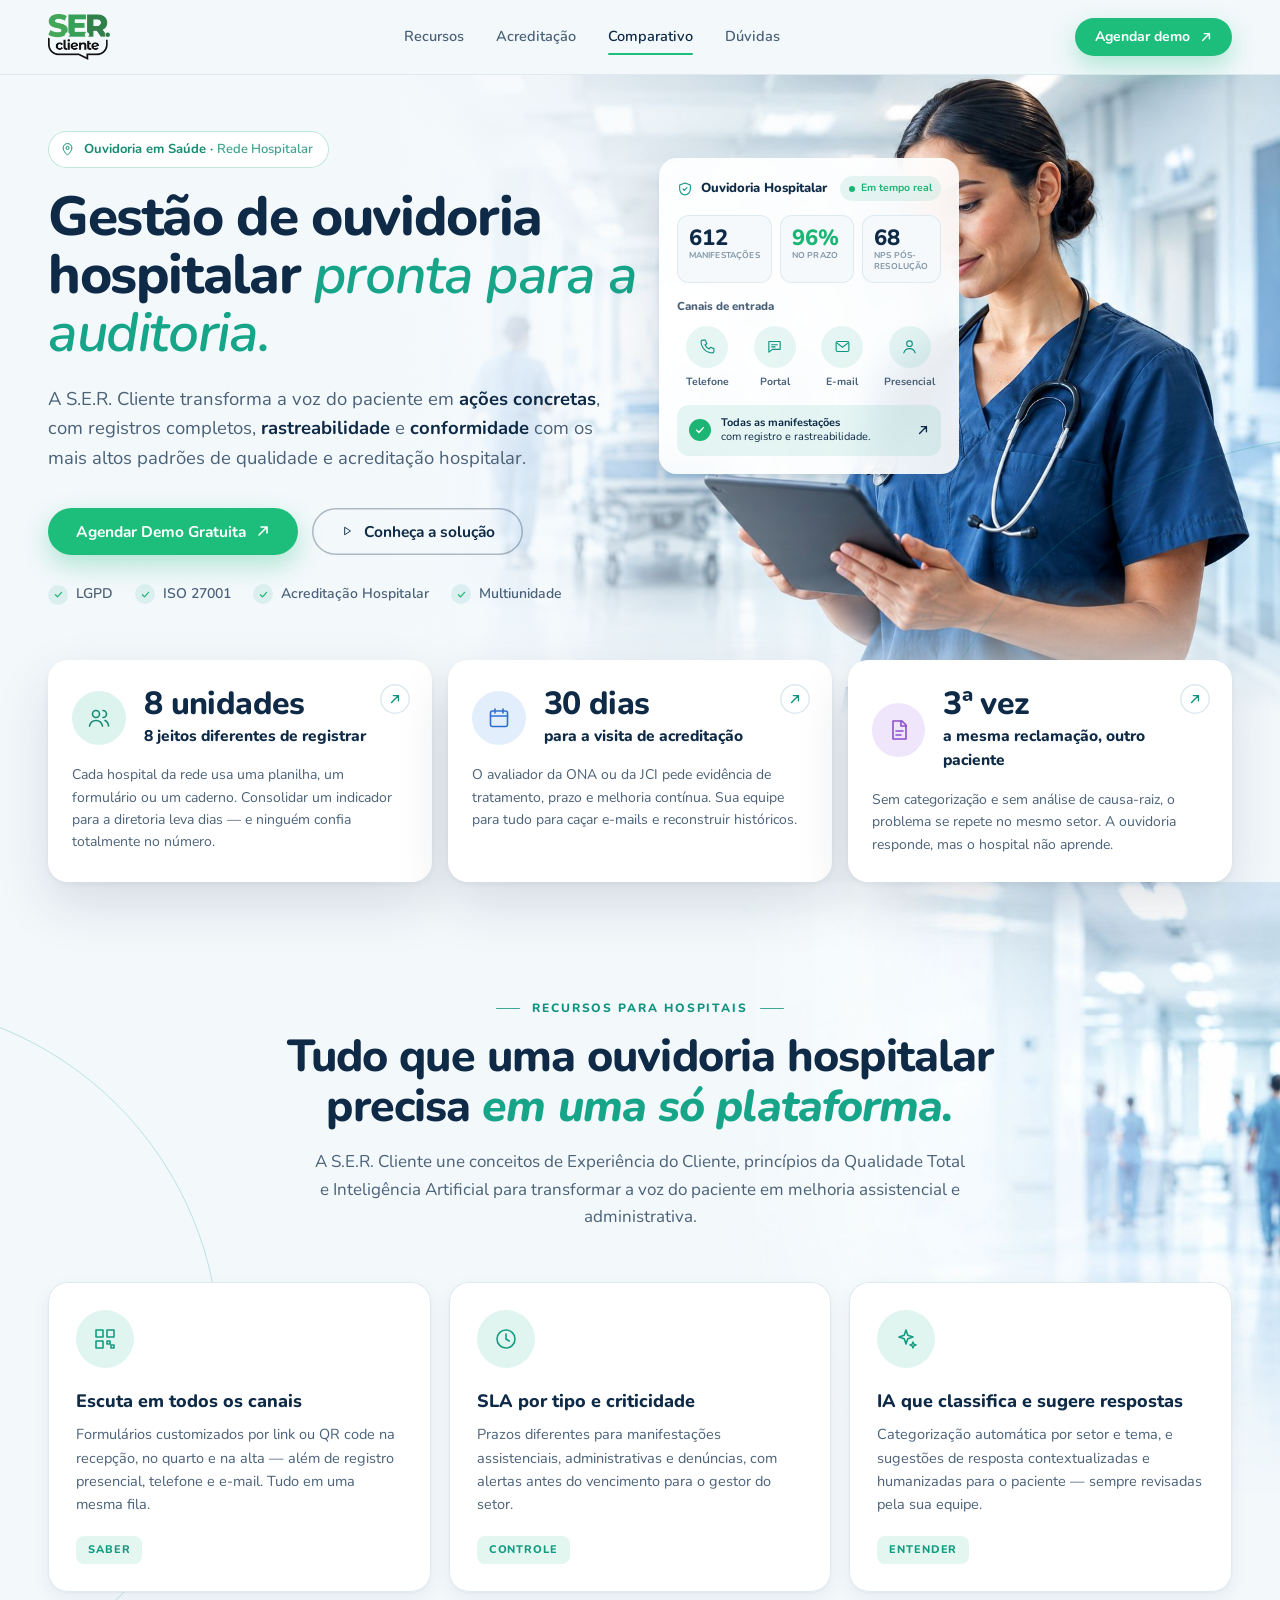
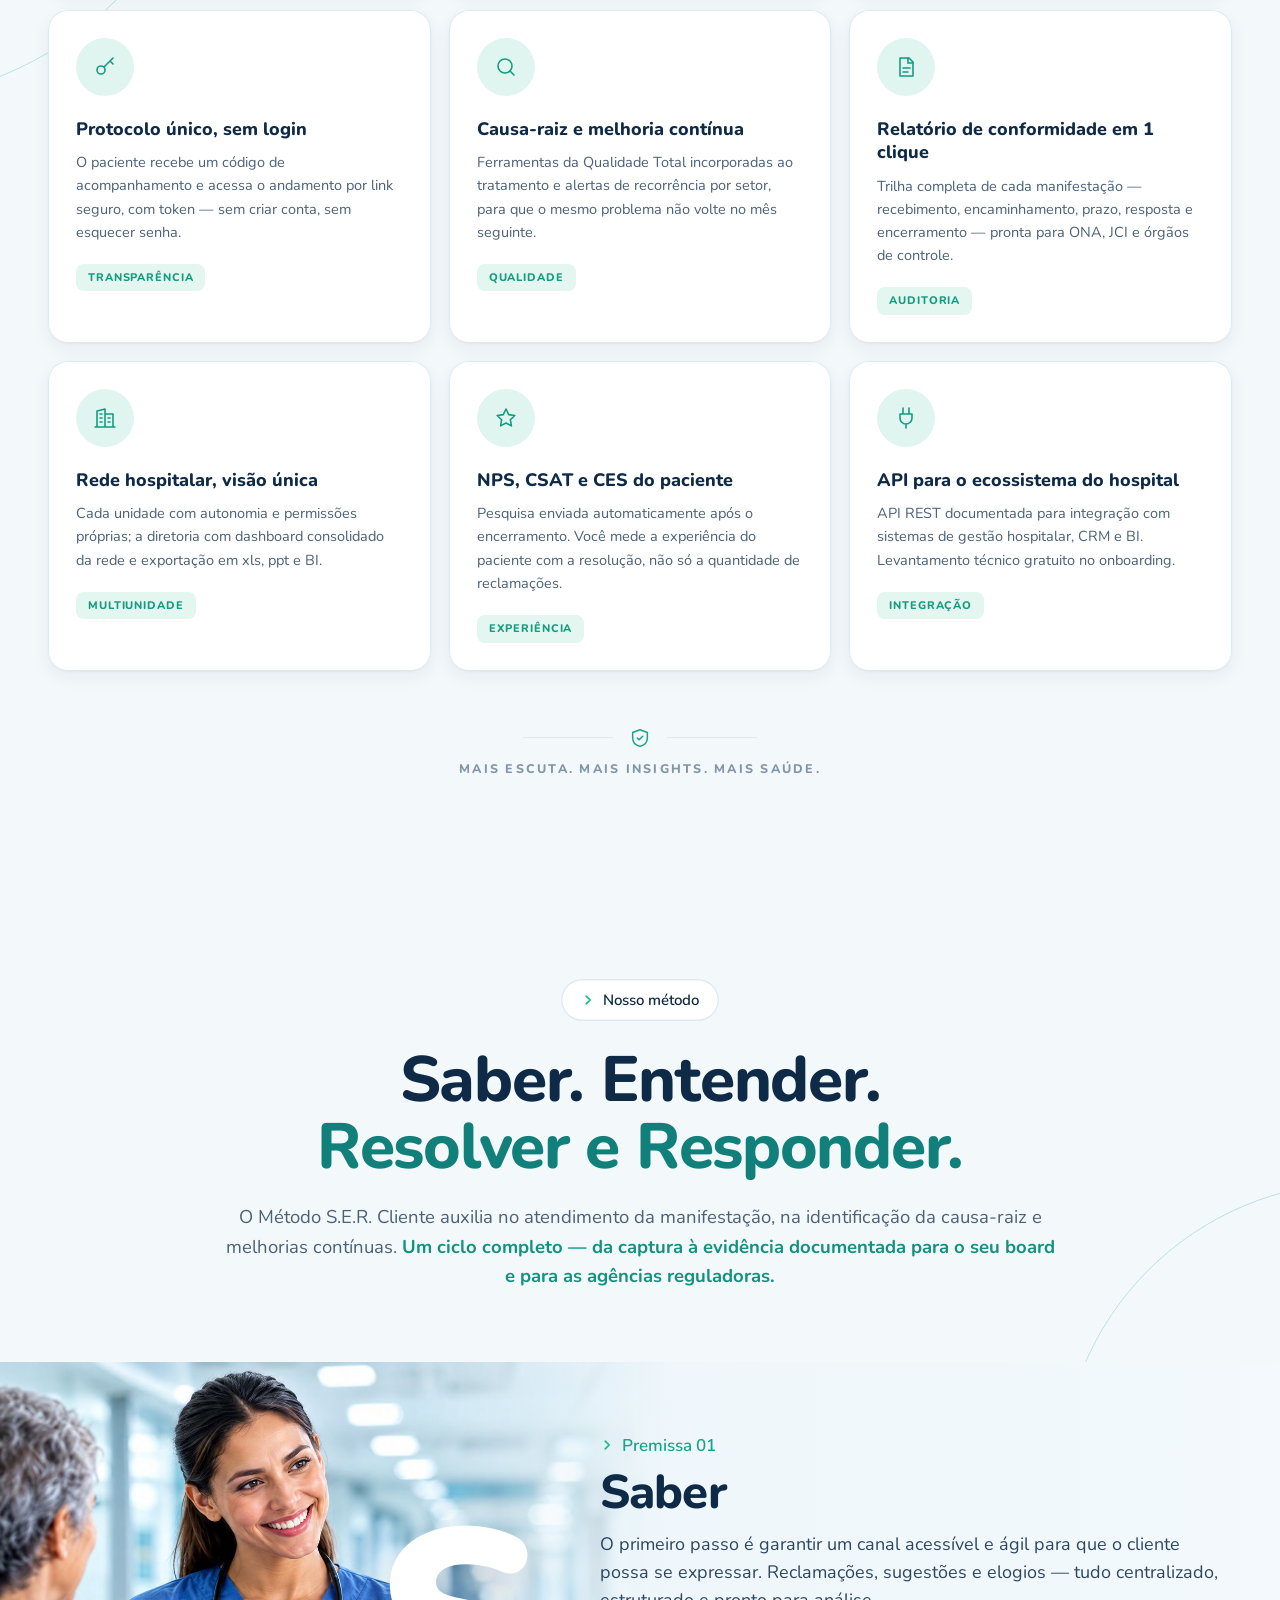
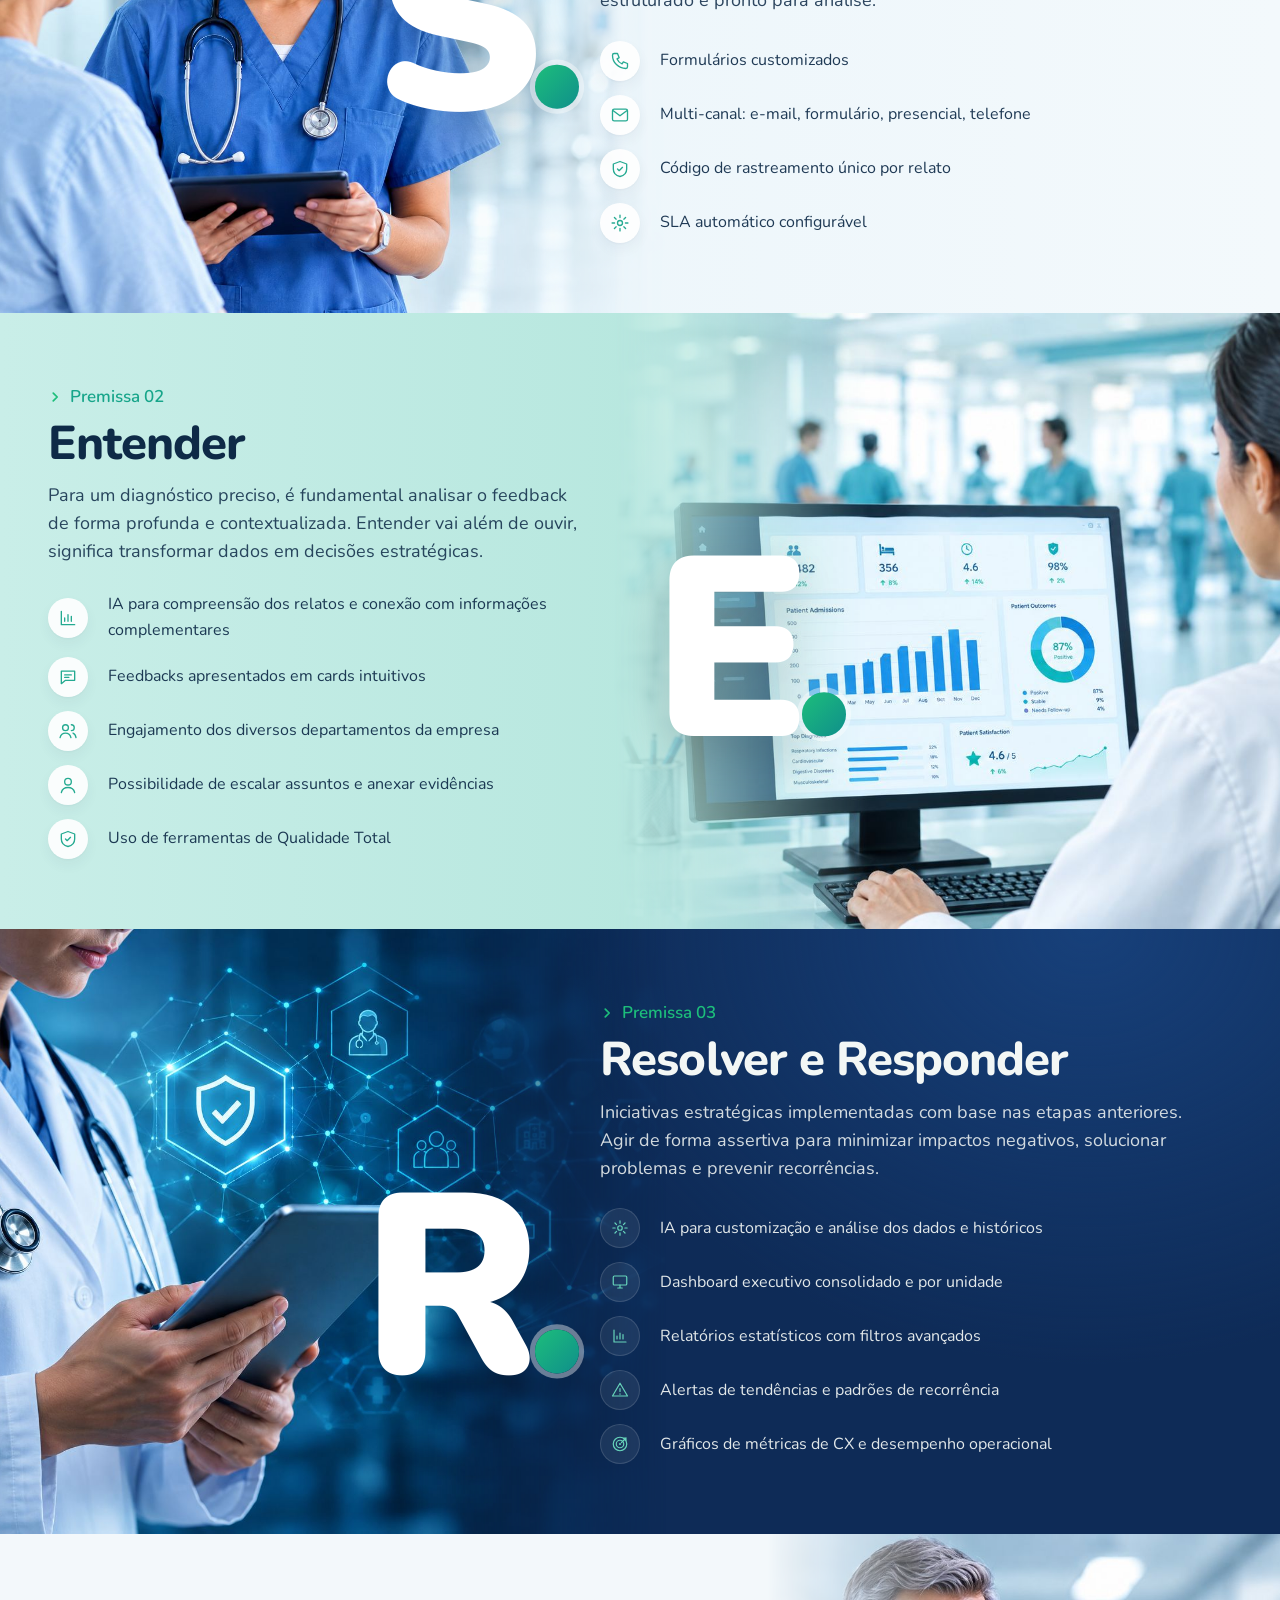
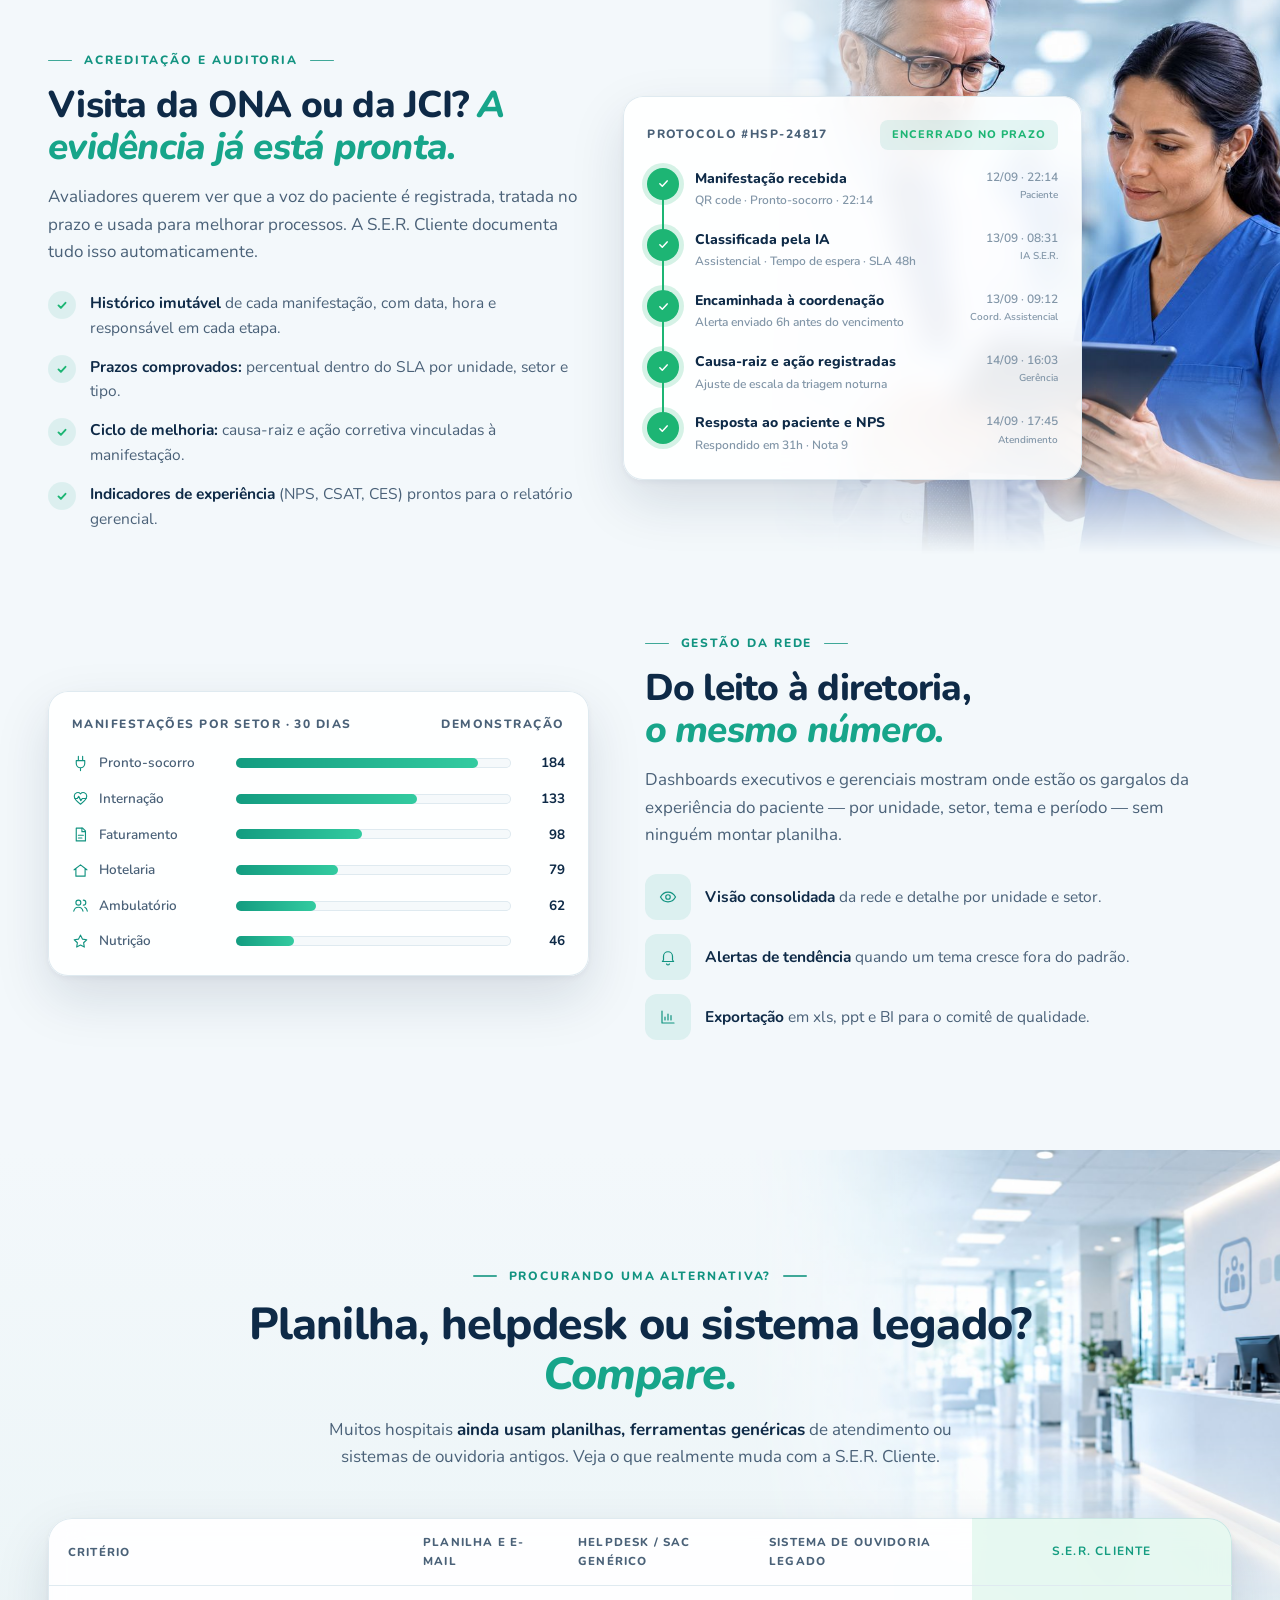
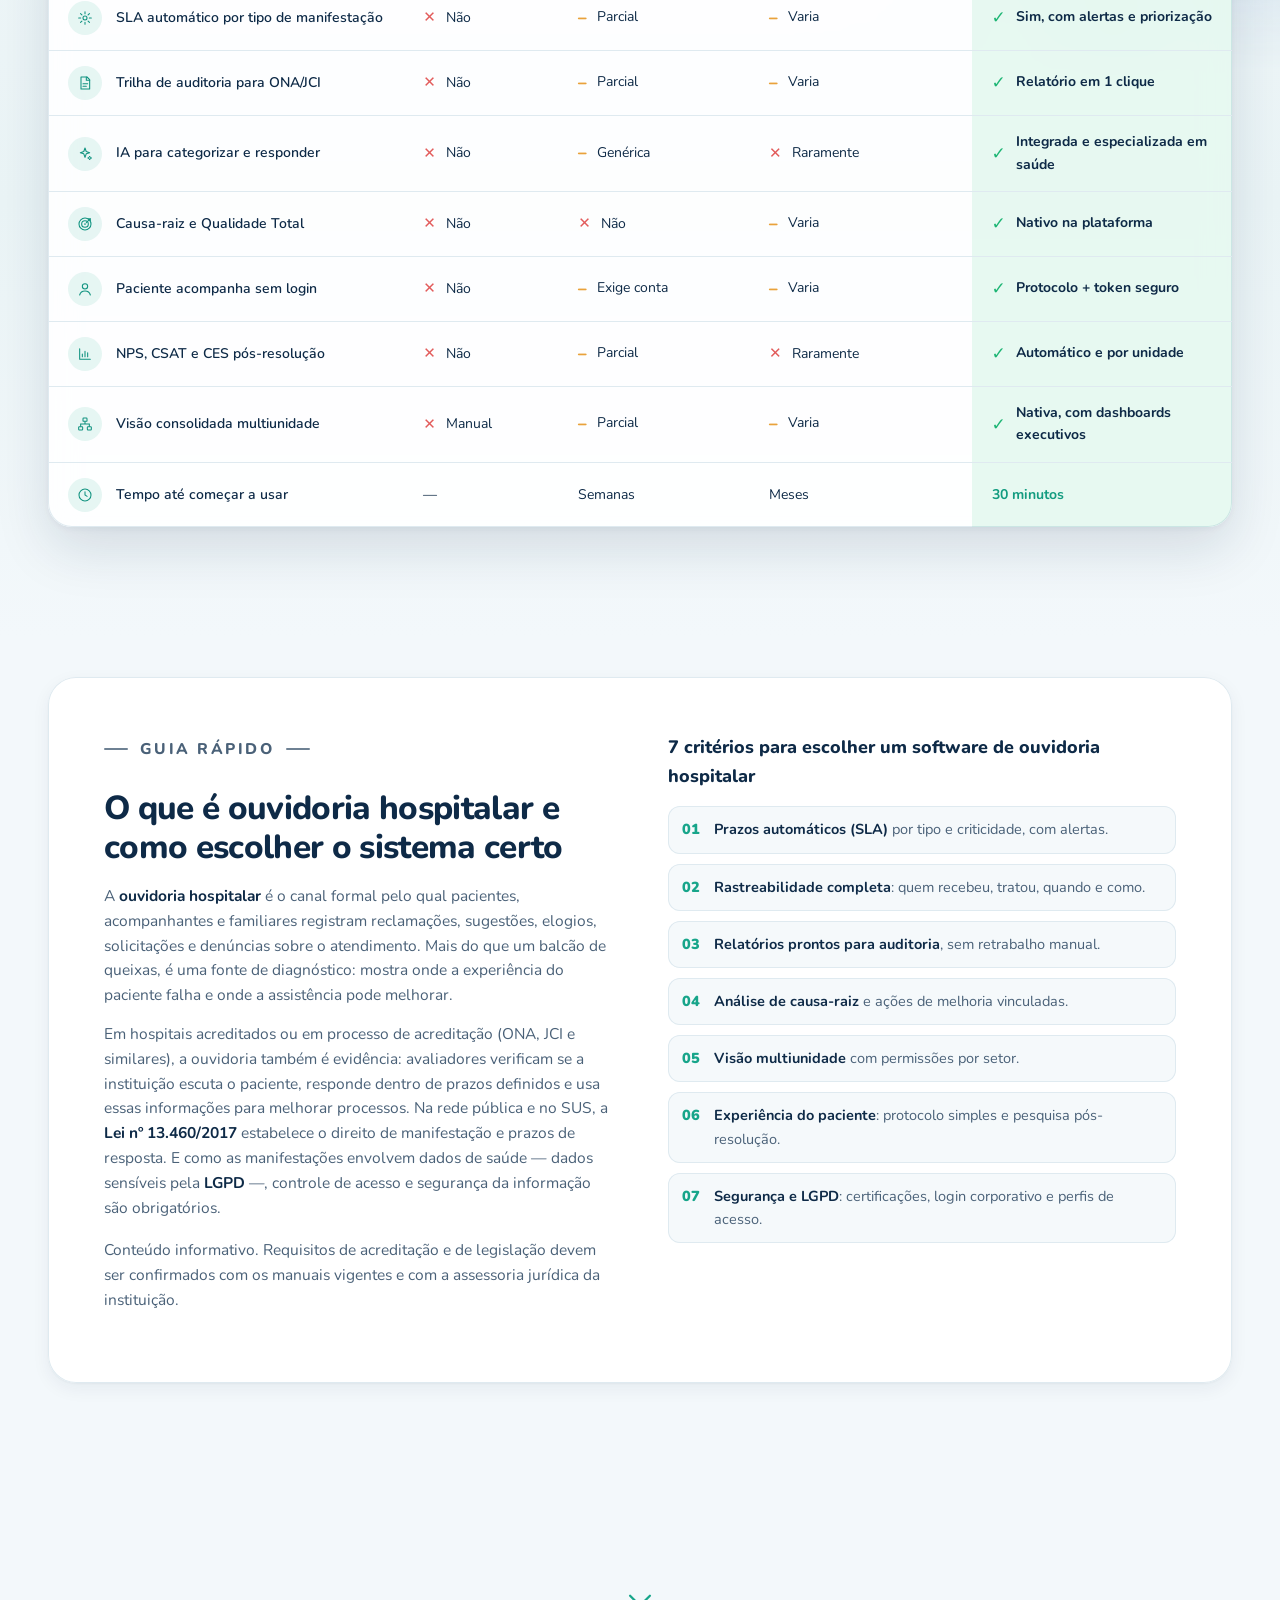
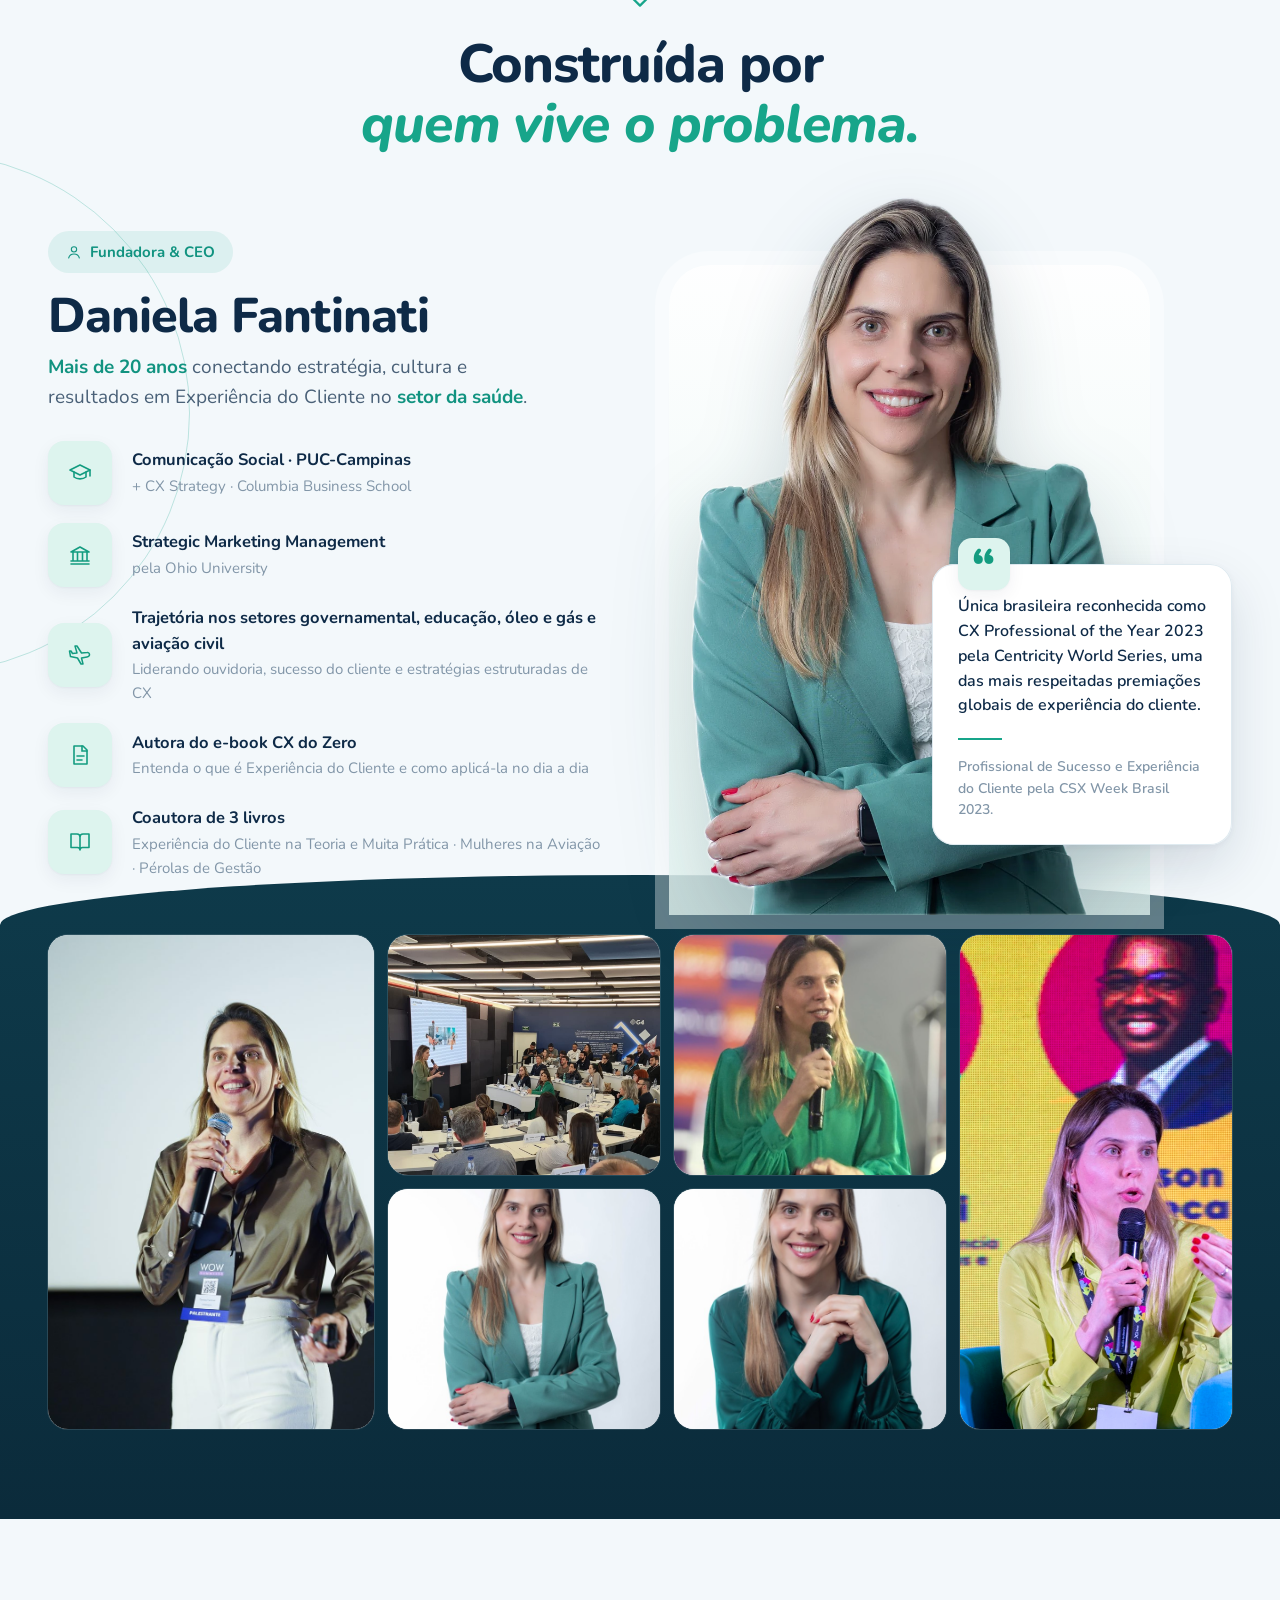
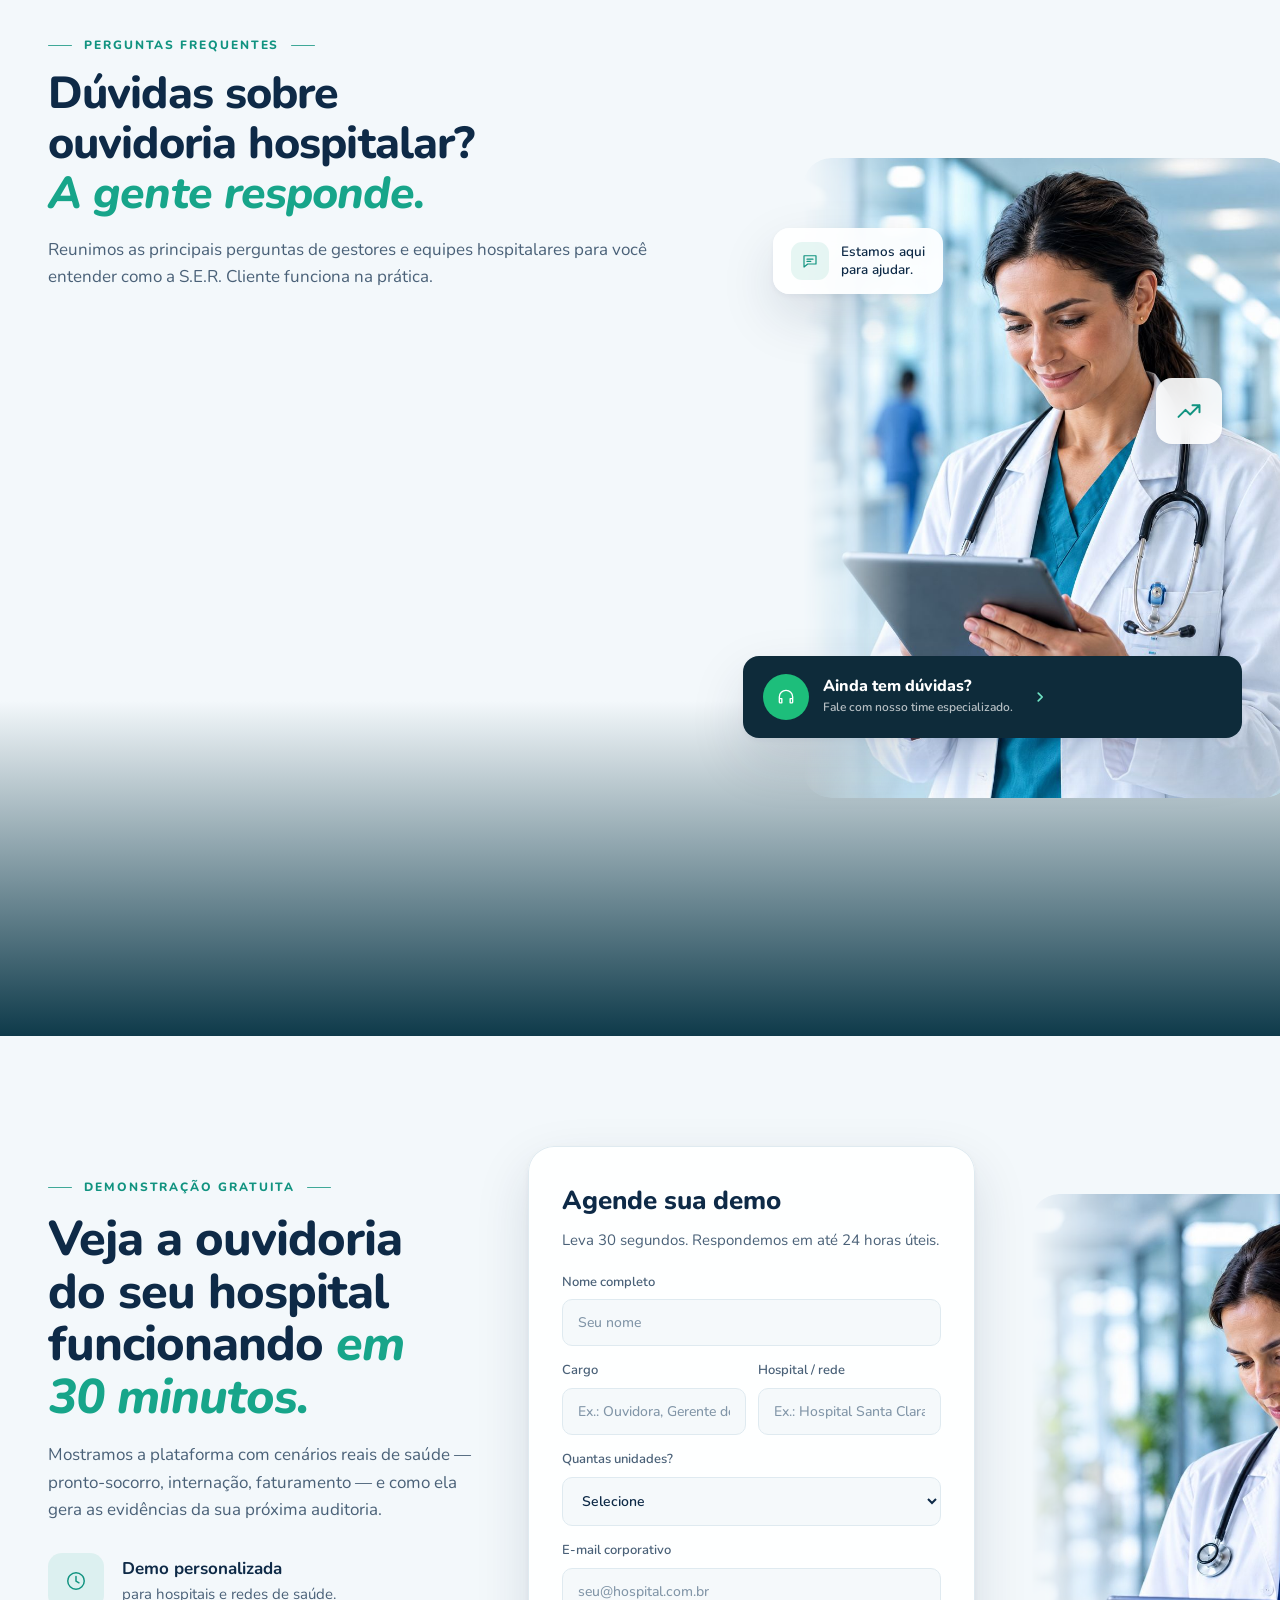
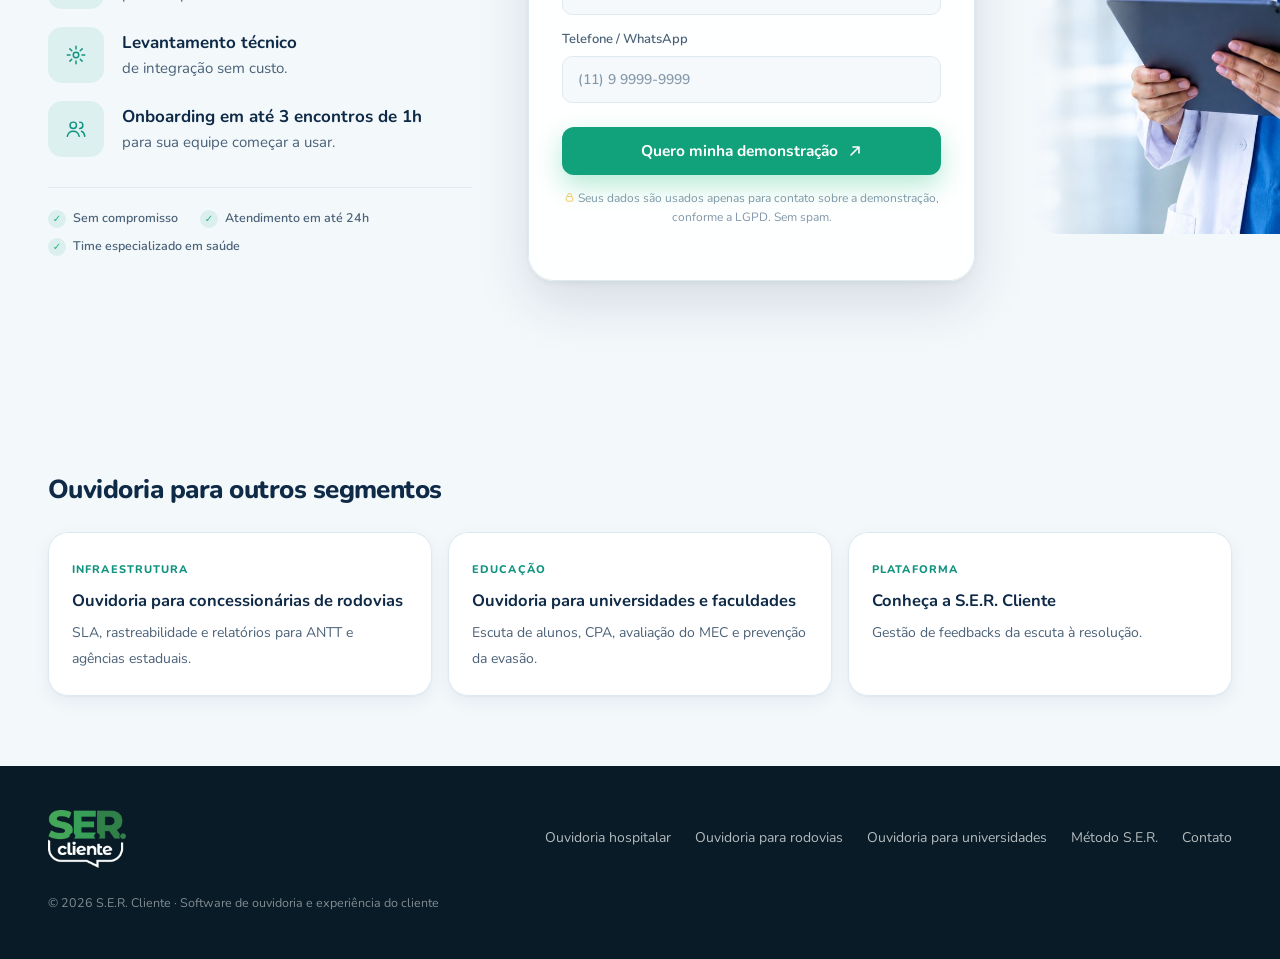
==== lp/hospitalar/index.html @ aada0c7a "Move LPs para /lp/<setor> no domínio www.sercliente.com - lp/hospitalar, lp/rodovias e lp/universida" ====
<!DOCTYPE html>
<html lang="pt-BR">
<head>
<meta charset="UTF-8">
<meta name="viewport" content="width=device-width, initial-scale=1.0">
<title>Sistema de Ouvidoria Hospitalar com IA | S.E.R. Cliente</title>
<meta name="description" content="Software de ouvidoria hospitalar pronto para ONA, JCI e SUS: SLA automático, trilha de auditoria, IA e NPS do paciente. Agende uma demo gratuita.">
<meta name="keywords" content="ouvidoria hospitalar, sistema de ouvidoria hospitalar, software de ouvidoria para hospitais, ouvidoria em saúde, gestão de reclamações de pacientes, acreditação ONA, JCI, experiência do paciente">
<link rel="canonical" href="https://www.sercliente.com/lp/hospitalar/">
<link rel="alternate" hreflang="pt-BR" href="https://www.sercliente.com/lp/hospitalar/">
<meta name="robots" content="index, follow, max-image-preview:large">
<meta name="theme-color" content="#F5FAF9">

<meta property="og:type" content="website">
<meta property="og:locale" content="pt_BR">
<meta property="og:site_name" content="S.E.R. Cliente">
<meta property="og:title" content="Sistema de Ouvidoria Hospitalar pronto para ONA e JCI | S.E.R. Cliente">
<meta property="og:description" content="Cada manifestação do paciente registrada, tratada no prazo e documentada para a auditoria. SLA automático, IA e NPS pós-resolução.">
<meta property="og:url" content="https://www.sercliente.com/lp/hospitalar/">
<meta property="og:image" content="https://www.sercliente.com/lp/assets/hospitalar/hero.jpg">
<meta name="twitter:card" content="summary_large_image">

<link rel="preconnect" href="https://fonts.googleapis.com">
<link rel="preconnect" href="https://fonts.gstatic.com" crossorigin>
<link href="https://fonts.googleapis.com/css2?family=Nunito:ital,wght@0,400;0,600;0,700;0,800;0,900;1,500;1,600;1,700;1,800&display=swap" rel="stylesheet">
<link rel="stylesheet" href="../assets/lp-ser.css">
<link rel="preload" as="image" href="../assets/hospitalar/hero.jpg">

<script type="application/ld+json">
{
  "@context": "https://schema.org",
  "@graph": [
    {
      "@type": "Organization",
      "@id": "https://www.sercliente.com/#org",
      "name": "S.E.R. Cliente",
      "url": "https://www.sercliente.com/",
      "founder": { "@type": "Person", "name": "Daniela Fantinati", "jobTitle": "Fundadora & CEO" }
    },
    {
      "@type": "WebPage",
      "@id": "https://www.sercliente.com/lp/hospitalar/#webpage",
      "url": "https://www.sercliente.com/lp/hospitalar/",
      "name": "Sistema de Ouvidoria Hospitalar com IA | S.E.R. Cliente",
      "inLanguage": "pt-BR",
      "isPartOf": { "@id": "https://www.sercliente.com/#org" },
      "about": { "@id": "https://www.sercliente.com/lp/hospitalar/#software" },
      "breadcrumb": { "@id": "https://www.sercliente.com/lp/hospitalar/#breadcrumb" }
    },
    {
      "@type": "BreadcrumbList",
      "@id": "https://www.sercliente.com/lp/hospitalar/#breadcrumb",
      "itemListElement": [
        { "@type": "ListItem", "position": 1, "name": "S.E.R. Cliente", "item": "https://www.sercliente.com/" },
        { "@type": "ListItem", "position": 2, "name": "Ouvidoria hospitalar", "item": "https://www.sercliente.com/lp/hospitalar/" }
      ]
    },
    {
      "@type": "SoftwareApplication",
      "@id": "https://www.sercliente.com/lp/hospitalar/#software",
      "name": "S.E.R. Cliente — Ouvidoria Hospitalar",
      "applicationCategory": "BusinessApplication",
      "applicationSubCategory": "Software de ouvidoria",
      "operatingSystem": "Web, iOS, Android (navegador)",
      "description": "Plataforma SaaS de ouvidoria hospitalar com SLA automático, trilha de auditoria para acreditação ONA e JCI, inteligência artificial para categorização e respostas, e NPS, CSAT e CES pós-resolução.",
      "audience": { "@type": "BusinessAudience", "audienceType": "Hospitais, redes hospitalares, clínicas e operadoras de saúde" },
      "featureList": "SLA automático por tipo de manifestação; Trilha de auditoria completa; Relatório de conformidade em 1 clique; IA para categorização e sugestão de resposta; Código de protocolo único para o paciente; Acesso por token sem login; Dashboard multiunidade; NPS, CSAT e CES pós-resolução; API REST; LGPD, ISO 27001 e SOC 2",
      "provider": { "@id": "https://www.sercliente.com/#org" }
    },
    {
      "@type": "FAQPage",
      "@id": "https://www.sercliente.com/lp/hospitalar/#faq",
      "mainEntity": [
        { "@type": "Question", "name": "O que é um sistema de ouvidoria hospitalar?",
          "acceptedAnswer": { "@type": "Answer", "text": "É um software que centraliza reclamações, sugestões, elogios e denúncias de pacientes e acompanhantes, distribui cada manifestação ao setor responsável, controla prazos (SLA) e registra todo o histórico até a resposta final, gerando indicadores e evidências para a gestão e para auditorias de acreditação." } },
        { "@type": "Question", "name": "A S.E.R. Cliente ajuda na acreditação ONA e JCI?",
          "acceptedAnswer": { "@type": "Answer", "text": "Sim. A plataforma não certifica o hospital, mas gera exatamente as evidências que avaliadores pedem: trilha completa de cada manifestação, prazos cumpridos, análise de causa-raiz, ações de melhoria e indicadores de satisfação, tudo exportável em relatório de conformidade com um clique." } },
        { "@type": "Question", "name": "Como o paciente acompanha a própria manifestação?",
          "acceptedAnswer": { "@type": "Answer", "text": "Cada registro recebe um código de protocolo único. O paciente acompanha o andamento por um link seguro com token de acesso, sem precisar criar login ou senha." } },
        { "@type": "Question", "name": "A plataforma funciona para redes com várias unidades?",
          "acceptedAnswer": { "@type": "Answer", "text": "Sim. Cada hospital ou unidade opera com autonomia, com perfis e permissões próprios, e a diretoria tem um dashboard consolidado da rede inteira, sem perder o detalhe de cada unidade e setor." } },
        { "@type": "Question", "name": "Como ficam os dados de saúde em relação à LGPD?",
          "acceptedAnswer": { "@type": "Answer", "text": "A S.E.R. Cliente segue a LGPD e padrões como ISO 27001 e SOC 2. Perfis de acesso garantem que cada setor veja apenas o necessário, e o login corporativo pode ser feito via Microsoft Active Directory ou Google SSO." } },
        { "@type": "Question", "name": "Quanto tempo leva para trocar de sistema de ouvidoria?",
          "acceptedAnswer": { "@type": "Answer", "text": "O acesso à plataforma é liberado em 30 minutos e o onboarding é feito em até três encontros de 1 hora. Integrações via API e a importação do histórico são avaliadas em um levantamento técnico gratuito." } },
        { "@type": "Question", "name": "Quanto custa um sistema de ouvidoria hospitalar?",
          "acceptedAnswer": { "@type": "Answer", "text": "A assinatura da S.E.R. Cliente varia conforme o volume de manifestações, com pacotes fixos e variáveis. Os planos e condições são apresentados na demonstração gratuita." } }
      ]
    }
  ]
}
</script>
<body class="t-saude">

<svg width="0" height="0" style="position:absolute" aria-hidden="true">
  <defs>
    <symbol id="i-arrow" viewBox="0 0 14 14"><path d="M3 11L11 3M11 3H5M11 3V9" fill="none" stroke="currentColor" stroke-width="1.6" stroke-linecap="round" stroke-linejoin="round"/></symbol>
    <symbol id="i-check" viewBox="0 0 16 16"><path d="M3.5 8.4l3 3 6-6.6" fill="none" stroke="currentColor" stroke-width="1.8" stroke-linecap="round" stroke-linejoin="round"/></symbol>
    <symbol id="i-chat" viewBox="0 0 24 24"><path d="M4 5h16v11H9l-5 4z" fill="none" stroke="currentColor" stroke-width="1.6" stroke-linejoin="round"/><path d="M8 9.5h8M8 12.5h5" fill="none" stroke="currentColor" stroke-width="1.6" stroke-linecap="round"/></symbol>
    <symbol id="i-clock" viewBox="0 0 24 24"><circle cx="12" cy="12" r="9" fill="none" stroke="currentColor" stroke-width="1.6"/><path d="M12 7v5l3.2 2" fill="none" stroke="currentColor" stroke-width="1.6" stroke-linecap="round"/></symbol>
    <symbol id="i-shield" viewBox="0 0 24 24"><path d="M12 3l8 3v6c0 5-3.5 8-8 9-4.5-1-8-4-8-9V6z" fill="none" stroke="currentColor" stroke-width="1.6" stroke-linejoin="round"/><path d="M9 12l2 2 4-4" fill="none" stroke="currentColor" stroke-width="1.6" stroke-linecap="round" stroke-linejoin="round"/></symbol>
    <symbol id="i-ai" viewBox="0 0 24 24"><path d="M12 3l1.8 5.2L19 10l-5.2 1.8L12 17l-1.8-5.2L5 10l5.2-1.8z" fill="none" stroke="currentColor" stroke-width="1.6" stroke-linejoin="round"/><path d="M19 15l.8 2.2L22 18l-2.2.8L19 21l-.8-2.2L16 18l2.2-.8z" fill="none" stroke="currentColor" stroke-width="1.4" stroke-linejoin="round"/></symbol>
    <symbol id="i-building" viewBox="0 0 24 24"><path d="M4 21V5l8-2v18M12 8h8v13M2 21h20M7 8h2M7 12h2M7 16h2M15 12h2M15 16h2" fill="none" stroke="currentColor" stroke-width="1.6" stroke-linecap="round" stroke-linejoin="round"/></symbol>
    <symbol id="i-doc" viewBox="0 0 24 24"><path d="M6 3h9l4 4v14H6z" fill="none" stroke="currentColor" stroke-width="1.6" stroke-linejoin="round"/><path d="M14 3v5h5M9 13h7M9 17h5" fill="none" stroke="currentColor" stroke-width="1.6" stroke-linecap="round"/></symbol>
    <symbol id="i-key" viewBox="0 0 24 24"><circle cx="8" cy="15" r="4" fill="none" stroke="currentColor" stroke-width="1.6"/><path d="M11 12l9-9M17 6l3 3" fill="none" stroke="currentColor" stroke-width="1.6" stroke-linecap="round"/></symbol>
    <symbol id="i-star" viewBox="0 0 24 24"><path d="M12 3l2.7 5.6 6.1.9-4.4 4.3 1 6.1L12 17l-5.4 2.9 1-6.1-4.4-4.3 6.1-.9z" fill="none" stroke="currentColor" stroke-width="1.6" stroke-linejoin="round"/></symbol>
    <symbol id="i-users" viewBox="0 0 24 24"><circle cx="9" cy="8" r="3.5" fill="none" stroke="currentColor" stroke-width="1.6"/><path d="M2.5 20c.8-3.5 3.4-5.5 6.5-5.5s5.7 2 6.5 5.5M16 4.5a3.5 3.5 0 010 7M18 14.5c2 .7 3.2 2.6 3.6 5.5" fill="none" stroke="currentColor" stroke-width="1.6" stroke-linecap="round"/></symbol>
    <symbol id="i-plug" viewBox="0 0 24 24"><path d="M9 2v6M15 2v6M6 8h12v4a6 6 0 01-12 0zM12 18v4" fill="none" stroke="currentColor" stroke-width="1.6" stroke-linecap="round" stroke-linejoin="round"/></symbol>
    <symbol id="i-search" viewBox="0 0 24 24"><circle cx="11" cy="11" r="7" fill="none" stroke="currentColor" stroke-width="1.6"/><path d="M20 20l-4-4" fill="none" stroke="currentColor" stroke-width="1.6" stroke-linecap="round"/></symbol>
    <symbol id="i-heart" viewBox="0 0 24 24"><path d="M20.8 8.6a5 5 0 00-8.8-3.2 5 5 0 00-8.8 3.2c0 5.4 8.8 11.4 8.8 11.4s8.8-6 8.8-11.4z" fill="none" stroke="currentColor" stroke-width="1.6" stroke-linejoin="round"/><path d="M4 12h3.5l2-3 3 6 2-3H20" fill="none" stroke="currentColor" stroke-width="1.6" stroke-linecap="round" stroke-linejoin="round"/></symbol>
    <symbol id="i-qr" viewBox="0 0 24 24"><path d="M3 3h7v7H3zM14 3h7v7h-7zM3 14h7v7H3zM14 14h3v3h-3zM18 18h3v3h-3z" fill="none" stroke="currentColor" stroke-width="1.6" stroke-linejoin="round"/></symbol>
    <symbol id="i-cloud" viewBox="0 0 24 24"><path d="M7 18a4.5 4.5 0 01-.6-9 6 6 0 0111.4 1.6A3.8 3.8 0 0117.5 18z" fill="none" stroke="currentColor" stroke-width="1.6" stroke-linejoin="round"/></symbol>
    <symbol id="i-road" viewBox="0 0 24 24"><path d="M8 3L4 21M16 3l4 18M12 4v3M12 11v3M12 18v2" fill="none" stroke="currentColor" stroke-width="1.6" stroke-linecap="round"/></symbol>
    <symbol id="i-cap" viewBox="0 0 24 24"><path d="M2 9l10-5 10 5-10 5z" fill="none" stroke="currentColor" stroke-width="1.6" stroke-linejoin="round"/><path d="M6 11v5c3 2.5 9 2.5 12 0v-5M22 9v6" fill="none" stroke="currentColor" stroke-width="1.6" stroke-linecap="round"/></symbol>
    <symbol id="i-book" viewBox="0 0 24 24"><path d="M3 4h6a3 3 0 013 3v13a2.5 2.5 0 00-2.5-2.5H3zM21 4h-6a3 3 0 00-3 3v13a2.5 2.5 0 012.5-2.5H21z" fill="none" stroke="currentColor" stroke-width="1.6" stroke-linejoin="round"/></symbol>
    <symbol id="i-trophy" viewBox="0 0 24 24"><path d="M7 4h10v5a5 5 0 01-10 0zM7 6H4a3 3 0 003 4M17 6h3a3 3 0 01-3 4M12 14v4M8 21h8M9 18h6" fill="none" stroke="currentColor" stroke-width="1.6" stroke-linecap="round" stroke-linejoin="round"/></symbol>
    <symbol id="i-brief" viewBox="0 0 24 24"><rect x="3" y="7" width="18" height="13" rx="2" fill="none" stroke="currentColor" stroke-width="1.6"/><path d="M9 7V5a2 2 0 012-2h2a2 2 0 012 2v2M3 12.5h18" fill="none" stroke="currentColor" stroke-width="1.6"/></symbol>
    <symbol id="i-play" viewBox="0 0 24 24"><path d="M8 5.5v13l10-6.5z" fill="none" stroke="currentColor" stroke-width="1.6" stroke-linejoin="round"/></symbol>
    <symbol id="i-phone" viewBox="0 0 24 24"><path d="M5 3h4l2 5-2.5 1.5a11 11 0 006 6L16 13l5 2v4a2 2 0 01-2 2A16 16 0 013 5a2 2 0 012-2z" fill="none" stroke="currentColor" stroke-width="1.6" stroke-linejoin="round"/></symbol>
    <symbol id="i-mail" viewBox="0 0 24 24"><rect x="3" y="5" width="18" height="14" rx="2" fill="none" stroke="currentColor" stroke-width="1.6"/><path d="M3.5 6.5L12 13l8.5-6.5" fill="none" stroke="currentColor" stroke-width="1.6" stroke-linejoin="round"/></symbol>
    <symbol id="i-user" viewBox="0 0 24 24"><circle cx="12" cy="8" r="4" fill="none" stroke="currentColor" stroke-width="1.6"/><path d="M4 21c1-4 4-6 8-6s7 2 8 6" fill="none" stroke="currentColor" stroke-width="1.6" stroke-linecap="round"/></symbol>
    <symbol id="i-gear" viewBox="0 0 24 24"><circle cx="12" cy="12" r="3" fill="none" stroke="currentColor" stroke-width="1.6"/><path d="M12 2.5v3M12 18.5v3M2.5 12h3M18.5 12h3M5.3 5.3l2.1 2.1M16.6 16.6l2.1 2.1M5.3 18.7l2.1-2.1M16.6 7.4l2.1-2.1" fill="none" stroke="currentColor" stroke-width="1.6" stroke-linecap="round"/></symbol>
    <symbol id="i-chart" viewBox="0 0 24 24"><path d="M4 20V4M4 20h16M8 16v-4M12 16V8M16 16v-6" fill="none" stroke="currentColor" stroke-width="1.6" stroke-linecap="round"/></symbol>
    <symbol id="i-bell" viewBox="0 0 24 24"><path d="M6 16V11a6 6 0 0112 0v5l1.5 2h-15zM10 20.5a2 2 0 004 0" fill="none" stroke="currentColor" stroke-width="1.6" stroke-linejoin="round"/></symbol>
    <symbol id="i-eye" viewBox="0 0 24 24"><path d="M2 12s3.5-6.5 10-6.5S22 12 22 12s-3.5 6.5-10 6.5S2 12 2 12z" fill="none" stroke="currentColor" stroke-width="1.6"/><circle cx="12" cy="12" r="3" fill="none" stroke="currentColor" stroke-width="1.6"/></symbol>
    <symbol id="i-alert" viewBox="0 0 24 24"><path d="M12 3l10 17H2zM12 10v4M12 17v.5" fill="none" stroke="currentColor" stroke-width="1.6" stroke-linecap="round" stroke-linejoin="round"/></symbol>
    <symbol id="i-headset" viewBox="0 0 24 24"><path d="M4 14v-2a8 8 0 0116 0v2M4 14h3v5H5a1 1 0 01-1-1zM20 14h-3v5h2a1 1 0 001-1z" fill="none" stroke="currentColor" stroke-width="1.6" stroke-linejoin="round"/></symbol>
    <symbol id="i-lock" viewBox="0 0 24 24"><rect x="5" y="10" width="14" height="10" rx="2" fill="none" stroke="currentColor" stroke-width="1.6"/><path d="M8 10V7a4 4 0 018 0v3" fill="none" stroke="currentColor" stroke-width="1.6"/></symbol>
    <symbol id="i-pin" viewBox="0 0 24 24"><path d="M12 21s7-6.2 7-11.5A7 7 0 005 9.5C5 14.8 12 21 12 21z" fill="none" stroke="currentColor" stroke-width="1.6" stroke-linejoin="round"/><circle cx="12" cy="9.5" r="2.5" fill="none" stroke="currentColor" stroke-width="1.6"/></symbol>
    <symbol id="i-share" viewBox="0 0 24 24"><circle cx="6" cy="12" r="2.8" fill="none" stroke="currentColor" stroke-width="1.6"/><circle cx="18" cy="5.5" r="2.8" fill="none" stroke="currentColor" stroke-width="1.6"/><circle cx="18" cy="18.5" r="2.8" fill="none" stroke="currentColor" stroke-width="1.6"/><path d="M8.5 10.7l7-3.9M8.5 13.3l7 3.9" fill="none" stroke="currentColor" stroke-width="1.6"/></symbol>
    <symbol id="i-target" viewBox="0 0 24 24"><circle cx="12" cy="12" r="9" fill="none" stroke="currentColor" stroke-width="1.6"/><circle cx="12" cy="12" r="5" fill="none" stroke="currentColor" stroke-width="1.6"/><circle cx="12" cy="12" r="1.3" fill="currentColor"/><path d="M14 10l6-6M17 4h3v3" fill="none" stroke="currentColor" stroke-width="1.6" stroke-linecap="round"/></symbol>
    <symbol id="i-bank" viewBox="0 0 24 24"><path d="M3 9l9-5 9 5zM5 9v9M9.5 9v9M14.5 9v9M19 9v9M3 21h18M3 18h18" fill="none" stroke="currentColor" stroke-width="1.6" stroke-linejoin="round" stroke-linecap="round"/></symbol>
    <symbol id="i-plane" viewBox="0 0 24 24"><path d="M2.5 13.5l7 1.5 3.5 6h2l-1.5-6 5.5-1c1.5-.3 2.5-1.3 2.5-2.5s-1-2.2-2.5-2l-5.5.5L9 3H7l2 7-4.5.5L3 8H1.5l1 5.5z" fill="none" stroke="currentColor" stroke-width="1.5" stroke-linejoin="round"/></symbol>
    <symbol id="i-trend" viewBox="0 0 24 24"><path d="M3 17l6-6 4 4 8-8M15 7h6v6" fill="none" stroke="currentColor" stroke-width="1.7" stroke-linecap="round" stroke-linejoin="round"/></symbol>
    <symbol id="i-db" viewBox="0 0 24 24"><ellipse cx="12" cy="5.5" rx="7.5" ry="2.8" fill="none" stroke="currentColor" stroke-width="1.6"/><path d="M4.5 5.5v13c0 1.5 3.4 2.8 7.5 2.8s7.5-1.3 7.5-2.8v-13M4.5 12c0 1.5 3.4 2.8 7.5 2.8s7.5-1.3 7.5-2.8" fill="none" stroke="currentColor" stroke-width="1.6"/></symbol>
    <symbol id="i-screen" viewBox="0 0 24 24"><rect x="3" y="4" width="18" height="12" rx="1.5" fill="none" stroke="currentColor" stroke-width="1.6"/><path d="M9 20h6M12 16v4" fill="none" stroke="currentColor" stroke-width="1.6" stroke-linecap="round"/></symbol>
    <symbol id="i-org" viewBox="0 0 24 24"><rect x="9" y="3" width="6" height="5" rx="1" fill="none" stroke="currentColor" stroke-width="1.6"/><rect x="2.5" y="16" width="6" height="5" rx="1" fill="none" stroke="currentColor" stroke-width="1.6"/><rect x="15.5" y="16" width="6" height="5" rx="1" fill="none" stroke="currentColor" stroke-width="1.6"/><path d="M12 8v4M5.5 16v-4h13v4" fill="none" stroke="currentColor" stroke-width="1.6"/></symbol>
    <symbol id="i-chev" viewBox="0 0 16 16"><path d="M6 3.5l4.5 4.5L6 12.5" fill="none" stroke="currentColor" stroke-width="2" stroke-linecap="round" stroke-linejoin="round"/></symbol>
    <symbol id="i-down" viewBox="0 0 24 24"><path d="M5 9l7 7 7-7" fill="none" stroke="currentColor" stroke-width="1.6" stroke-linecap="round" stroke-linejoin="round"/></symbol>
    <symbol id="i-cal" viewBox="0 0 24 24"><rect x="3.5" y="5" width="17" height="15.5" rx="2" fill="none" stroke="currentColor" stroke-width="1.6"/><path d="M3.5 10h17M8 3v4M16 3v4" fill="none" stroke="currentColor" stroke-width="1.6" stroke-linecap="round"/></symbol>
    <symbol id="i-cone" viewBox="0 0 24 24"><path d="M10 3h4l5 16H5zM7.5 11h9M6 15.5h12M3 21h18" fill="none" stroke="currentColor" stroke-width="1.6" stroke-linejoin="round" stroke-linecap="round"/></symbol>
    <symbol id="i-car" viewBox="0 0 24 24"><path d="M5 16V11l2-5h10l2 5v5M3 16h18v3h-3v-1.5H6V19H3zM5 11h14" fill="none" stroke="currentColor" stroke-width="1.6" stroke-linejoin="round"/><circle cx="7.5" cy="13.5" r="1" fill="currentColor"/><circle cx="16.5" cy="13.5" r="1" fill="currentColor"/></symbol>
    <symbol id="i-home" viewBox="0 0 24 24"><path d="M3 11l9-7 9 7M5.5 9.5V20h13V9.5" fill="none" stroke="currentColor" stroke-width="1.6" stroke-linejoin="round" stroke-linecap="round"/></symbol>
    <symbol id="i-cpu" viewBox="0 0 24 24"><rect x="6" y="6" width="12" height="12" rx="2" fill="none" stroke="currentColor" stroke-width="1.6"/><path d="M9 2.5V6M15 2.5V6M9 18v3.5M15 18v3.5M2.5 9H6M2.5 15H6M18 9h3.5M18 15h3.5M10 10h4v4h-4z" fill="none" stroke="currentColor" stroke-width="1.6" stroke-linecap="round"/></symbol>
    <symbol id="i-quote" viewBox="0 0 24 24"><path d="M4 18v-5c0-4 2-7 6-8l.7 1.6C8.6 7.6 7.6 9.2 7.5 11H10v7zM14 18v-5c0-4 2-7 6-8l.7 1.6c-2.1 1-3.1 2.6-3.2 4.4H20v7z" fill="currentColor"/></symbol>
  </defs>
</svg>

<div class="progress" aria-hidden="true"></div>

<header class="nav">
  <a class="logo" href="/" aria-label="S.E.R. Cliente — página inicial"><img src="../assets/brand/ser-cliente-logo.png" width="242" height="180" alt="S.E.R. Cliente"></a>
  <nav class="nav-links" aria-label="Seções">
    <a href="#recursos">Recursos</a>
    <a href="#acreditacao">Acreditação</a>
    <a href="#comparativo">Comparativo</a>
    <a href="#faq">Dúvidas</a>
  </nav>
  <a class="btn btn-primary btn-sm" href="#demo">Agendar demo <svg width="12" height="12"><use href="#i-arrow"/></svg></a>
</header>

<main>
<!-- ══════════ HERO ══════════ -->
<section class="hero" aria-labelledby="h1" style="padding-bottom:110px">
  <div class="hero-bg" style="--img:url('../assets/hospitalar/hero.jpg')" role="img" aria-label="Enfermeira consultando a ouvidoria hospitalar em um tablet"></div>
  <div class="wrap hero-grid">
    <div class="hero-copy">
      <nav class="crumbs sr-only" aria-label="Você está em">
        <ol><li><a href="/">S.E.R. Cliente</a></li><li aria-current="page">Ouvidoria hospitalar</li></ol>
      </nav>
      <div class="badge in d1"><svg width="15" height="15"><use href="#i-pin"/></svg><span>Ouvidoria em Saúde · <span style="font-weight:600;opacity:.8">Rede Hospitalar</span></span></div>
      <h1 id="h1" class="in d2">Gestão de ouvidoria hospitalar <em>pronta para a auditoria.</em></h1>
      <p class="hero-sub in d3">A S.E.R. Cliente transforma a voz do paciente em <strong>ações concretas</strong>, com registros completos, <strong>rastreabilidade</strong> e <strong>conformidade</strong> com os mais altos padrões de qualidade e acreditação hospitalar.</p>
      <div class="hero-actions in d4">
        <a class="btn btn-primary" href="#demo">Agendar Demo Gratuita <svg width="14" height="14"><use href="#i-arrow"/></svg></a>
        <a class="btn btn-ghost" href="#metodo"><svg width="14" height="14"><use href="#i-play"/></svg>Conheça a solução</a>
      </div>
      <ul class="hero-proof in d5">
        <li><i><svg width="11" height="11"><use href="#i-check"/></svg></i>LGPD</li>
        <li><i><svg width="11" height="11"><use href="#i-check"/></svg></i>ISO 27001</li>
        <li><i><svg width="11" height="11"><use href="#i-check"/></svg></i>Acreditação Hospitalar</li>
        <li><i><svg width="11" height="11"><use href="#i-check"/></svg></i>Multiunidade</li>
      </ul>
    </div>

    <div class="hero-media" style="height:420px">
      <div class="mock in d6" style="left:-30px;top:0;width:300px" role="img" aria-label="Painel da S.E.R. Cliente com manifestações, prazos e canais de entrada">
        <div class="mock-bar"><span class="mock-title"><svg width="16" height="16"><use href="#i-shield"/></svg>Ouvidoria Hospitalar</span><span class="mock-live"><i></i>Em tempo real</span></div>
        <div class="mock-kpis">
          <div class="mock-kpi"><b data-count="612">612</b><span>Manifestações</span></div>
          <div class="mock-kpi"><b class="ac"><span data-count="96">96</span>%</b><span>No prazo</span></div>
          <div class="mock-kpi"><b data-count="68">68</b><span>NPS pós-resolução</span></div>
        </div>
        <p class="mock-label">Canais de entrada</p>
        <div class="channels">
          <span><i><svg width="17" height="17"><use href="#i-phone"/></svg></i>Telefone</span>
          <span><i><svg width="17" height="17"><use href="#i-chat"/></svg></i>Portal</span>
          <span><i><svg width="17" height="17"><use href="#i-mail"/></svg></i>E-mail</span>
          <span><i><svg width="17" height="17"><use href="#i-user"/></svg></i>Presencial</span>
        </div>
        <div class="mock-confirm"><span><svg width="12" height="12"><use href="#i-check"/></svg></span><p><b>Todas as manifestações</b><br>com registro e rastreabilidade.</p><svg width="12" height="12"><use href="#i-arrow"/></svg></div>
      </div>
    </div>
  </div>
  <span class="arc" style="width:900px;height:900px;right:-520px;bottom:-620px" aria-hidden="true"></span>
</section>

<!-- ══════════ DORES ══════════ -->
<section class="stats" aria-label="Problemas comuns da ouvidoria hospitalar">
  <div class="wrap stats-grid">
    <article class="stat rv"><div class="stat-head"><span class="stat-ico"><svg width="24" height="24"><use href="#i-users"/></svg></span><div><div class="stat-n"><span data-count="8">8</span> unidades</div><h3>8 jeitos diferentes de registrar</h3></div></div><p>Cada hospital da rede usa uma planilha, um formulário ou um caderno. Consolidar um indicador para a diretoria leva dias — e ninguém confia totalmente no número.</p><a class="stat-go" href="#recursos" aria-label="Ver como resolvemos"><svg width="12" height="12"><use href="#i-arrow"/></svg></a></article>
    <article class="stat rv rv-d1 c2"><div class="stat-head"><span class="stat-ico"><svg width="24" height="24"><use href="#i-cal"/></svg></span><div><div class="stat-n"><span data-count="30">30</span> dias</div><h3>para a visita de acreditação</h3></div></div><p>O avaliador da ONA ou da JCI pede evidência de tratamento, prazo e melhoria contínua. Sua equipe para tudo para caçar e-mails e reconstruir históricos.</p><a class="stat-go" href="#acreditacao" aria-label="Ver como resolvemos"><svg width="12" height="12"><use href="#i-arrow"/></svg></a></article>
    <article class="stat rv rv-d2 c3"><div class="stat-head"><span class="stat-ico"><svg width="24" height="24"><use href="#i-doc"/></svg></span><div><div class="stat-n"><span data-count="3">3</span>ª vez</div><h3>a mesma reclamação, outro paciente</h3></div></div><p>Sem categorização e sem análise de causa-raiz, o problema se repete no mesmo setor. A ouvidoria responde, mas o hospital não aprende.</p><a class="stat-go" href="#metodo" aria-label="Ver como resolvemos"><svg width="12" height="12"><use href="#i-arrow"/></svg></a></article>
  </div>
</section>

<!-- ══════════ RECURSOS ══════════ -->
<section class="sec" id="recursos" aria-labelledby="rec">
  <div class="sec-photo" style="--img:url('../assets/hospitalar/recursos.jpg');width:44%;max-height:620px" aria-hidden="true"></div>
  <span class="arc" style="width:700px;height:700px;left:-480px;top:120px" aria-hidden="true"></span>
  <div class="wrap">
    <div class="center rv">
      <p class="eyebrow">Recursos para hospitais</p>
      <h2 class="h2" id="rec">Tudo que uma ouvidoria hospitalar <br>precisa <em>em uma só plataforma.</em></h2>
      <p class="lead">A S.E.R. Cliente une conceitos de Experiência do Cliente, princípios da Qualidade Total e Inteligência Artificial para transformar a voz do paciente em melhoria assistencial e administrativa.</p>
    </div>
    <div class="feat-grid">
      <article class="feat rv"><div class="feat-ico"><svg width="24" height="24"><use href="#i-qr"/></svg></div><h3>Escuta em todos os canais</h3><p>Formulários customizados por link ou QR code na recepção, no quarto e na alta — além de registro presencial, telefone e e-mail. Tudo em uma mesma fila.</p><span class="feat-tag">Saber</span></article>
      <article class="feat rv rv-d1"><div class="feat-ico"><svg width="24" height="24"><use href="#i-clock"/></svg></div><h3>SLA por tipo e criticidade</h3><p>Prazos diferentes para manifestações assistenciais, administrativas e denúncias, com alertas antes do vencimento para o gestor do setor.</p><span class="feat-tag">Controle</span></article>
      <article class="feat rv rv-d2"><div class="feat-ico"><svg width="24" height="24"><use href="#i-ai"/></svg></div><h3>IA que classifica e sugere respostas</h3><p>Categorização automática por setor e tema, e sugestões de resposta contextualizadas e humanizadas para o paciente — sempre revisadas pela sua equipe.</p><span class="feat-tag">Entender</span></article>
      <article class="feat rv"><div class="feat-ico"><svg width="24" height="24"><use href="#i-key"/></svg></div><h3>Protocolo único, sem login</h3><p>O paciente recebe um código de acompanhamento e acessa o andamento por link seguro, com token — sem criar conta, sem esquecer senha.</p><span class="feat-tag">Transparência</span></article>
      <article class="feat rv rv-d1"><div class="feat-ico"><svg width="24" height="24"><use href="#i-search"/></svg></div><h3>Causa-raiz e melhoria contínua</h3><p>Ferramentas da Qualidade Total incorporadas ao tratamento e alertas de recorrência por setor, para que o mesmo problema não volte no mês seguinte.</p><span class="feat-tag">Qualidade</span></article>
      <article class="feat rv rv-d2"><div class="feat-ico"><svg width="24" height="24"><use href="#i-doc"/></svg></div><h3>Relatório de conformidade em 1 clique</h3><p>Trilha completa de cada manifestação — recebimento, encaminhamento, prazo, resposta e encerramento — pronta para ONA, JCI e órgãos de controle.</p><span class="feat-tag">Auditoria</span></article>
      <article class="feat rv"><div class="feat-ico"><svg width="24" height="24"><use href="#i-building"/></svg></div><h3>Rede hospitalar, visão única</h3><p>Cada unidade com autonomia e permissões próprias; a diretoria com dashboard consolidado da rede e exportação em xls, ppt e BI.</p><span class="feat-tag">Multiunidade</span></article>
      <article class="feat rv rv-d1"><div class="feat-ico"><svg width="24" height="24"><use href="#i-star"/></svg></div><h3>NPS, CSAT e CES do paciente</h3><p>Pesquisa enviada automaticamente após o encerramento. Você mede a experiência do paciente com a resolução, não só a quantidade de reclamações.</p><span class="feat-tag">Experiência</span></article>
      <article class="feat rv rv-d2"><div class="feat-ico"><svg width="24" height="24"><use href="#i-plug"/></svg></div><h3>API para o ecossistema do hospital</h3><p>API REST documentada para integração com sistemas de gestão hospitalar, CRM e BI. Levantamento técnico gratuito no onboarding.</p><span class="feat-tag">Integração</span></article>
    </div>
    <p class="tagline rv"><svg width="22" height="22"><use href="#i-shield"/></svg></p>
    <p class="tagline plain rv" style="margin-top:10px">Mais escuta. Mais insights. Mais saúde.</p>
  </div>
</section>

<!-- ══════════ MÉTODO S.E.R. ══════════ -->
<section id="metodo" aria-labelledby="met">
  <div class="method-intro">
    <span class="arc" style="width:600px;height:600px;right:-380px;bottom:-420px" aria-hidden="true"></span>
    <div class="wrap center rv">
      <span class="chev"><svg width="14" height="14"><use href="#i-chev"/></svg>Nosso método</span>
      <h2 class="h2" id="met"><span>Saber. Entender.</span> <em>Resolver e Responder.</em></h2>
      <p class="lead">O Método S.E.R. Cliente auxilia no atendimento da manifestação, na identificação da causa-raiz e melhorias contínuas. <strong class="hl">Um ciclo completo — da captura à evidência documentada para o seu board e para as agências reguladoras.</strong></p>
    </div>
  </div>

  <div class="band band-s">
    <div class="band-media"><div class="band-photo" style="--img:url('../assets/hospitalar/saber.jpg')" role="img" aria-label="Enfermeira acolhendo a manifestação de uma paciente"></div></div>
    <span class="letter" data-parallax=".1" aria-hidden="true">S<i class="dot"></i></span>
    <div class="wrap band-grid">
      <div class="band-copy">
        <span class="prem"><svg width="14" height="14"><use href="#i-chev"/></svg>Premissa 01</span>
        <h3>Saber</h3>
        <p>O primeiro passo é garantir um canal acessível e ágil para que o cliente possa se expressar. Reclamações, sugestões e elogios — tudo centralizado, estruturado e pronto para análise.</p>
        <ul class="band-list">
          <li><i><svg width="20" height="20"><use href="#i-phone"/></svg></i>Formulários customizados</li>
          <li><i><svg width="20" height="20"><use href="#i-mail"/></svg></i>Multi-canal: e-mail, formulário, presencial, telefone</li>
          <li><i><svg width="20" height="20"><use href="#i-shield"/></svg></i>Código de rastreamento único por relato</li>
          <li><i><svg width="20" height="20"><use href="#i-gear"/></svg></i>SLA automático configurável</li>
        </ul>
      </div>
    </div>
  </div>

  <div class="band band-e right">
    <div class="band-media"><div class="band-photo" style="--img:url('../assets/hospitalar/entender.jpg')" role="img" aria-label="Médica analisando o dashboard de manifestações"></div></div>
    <span class="letter" data-parallax=".1" aria-hidden="true">E<i class="dot"></i></span>
    <div class="wrap band-grid">
      <div class="band-copy">
        <span class="prem"><svg width="14" height="14"><use href="#i-chev"/></svg>Premissa 02</span>
        <h3>Entender</h3>
        <p>Para um diagnóstico preciso, é fundamental analisar o feedback de forma profunda e contextualizada. Entender vai além de ouvir, significa transformar dados em decisões estratégicas.</p>
        <ul class="band-list">
          <li><i><svg width="20" height="20"><use href="#i-chart"/></svg></i>IA para compreensão dos relatos e conexão com informações complementares</li>
          <li><i><svg width="20" height="20"><use href="#i-chat"/></svg></i>Feedbacks apresentados em cards intuitivos</li>
          <li><i><svg width="20" height="20"><use href="#i-users"/></svg></i>Engajamento dos diversos departamentos da empresa</li>
          <li><i><svg width="20" height="20"><use href="#i-user"/></svg></i>Possibilidade de escalar assuntos e anexar evidências</li>
          <li><i><svg width="20" height="20"><use href="#i-shield"/></svg></i>Uso de ferramentas de Qualidade Total</li>
        </ul>
      </div>
    </div>
  </div>

  <div class="band band-r dark">
    <div class="band-media"><div class="band-photo" style="--img:url('../assets/hospitalar/resolver.jpg')" role="img" aria-label="Médico respondendo ao paciente pelo tablet"></div></div>
    <span class="letter" data-parallax=".1" aria-hidden="true">R<i class="dot"></i></span>
    <div class="wrap band-grid">
      <div class="band-copy">
        <span class="prem"><svg width="14" height="14"><use href="#i-chev"/></svg>Premissa 03</span>
        <h3>Resolver e Responder</h3>
        <p>Iniciativas estratégicas implementadas com base nas etapas anteriores. Agir de forma assertiva para minimizar impactos negativos, solucionar problemas e prevenir recorrências.</p>
        <ul class="band-list">
          <li><i><svg width="18" height="18"><use href="#i-gear"/></svg></i>IA para customização e análise dos dados e históricos</li>
          <li><i><svg width="18" height="18"><use href="#i-screen"/></svg></i>Dashboard executivo consolidado e por unidade</li>
          <li><i><svg width="18" height="18"><use href="#i-chart"/></svg></i>Relatórios estatísticos com filtros avançados</li>
          <li><i><svg width="18" height="18"><use href="#i-alert"/></svg></i>Alertas de tendências e padrões de recorrência</li>
          <li><i><svg width="18" height="18"><use href="#i-target"/></svg></i>Gráficos de métricas de CX e desempenho operacional</li>
        </ul>
      </div>
    </div>
  </div>
</section>

<!-- ══════════ ACREDITAÇÃO ══════════ -->
<section class="sec" id="acreditacao" aria-labelledby="acr">
  <div class="proof-photo" style="--img:url('../assets/hospitalar/acreditacao.jpg')" role="img" aria-label="Médico e enfermeira revisando o histórico de uma manifestação no tablet"></div>
  <div class="wrap">
    <div class="split acr">
      <div class="rv">
        <p class="eyebrow">Acreditação e auditoria</p>
        <h2 class="h2" id="acr">Visita da ONA ou da JCI? <em>A evidência já está pronta.</em></h2>
        <p class="lead">Avaliadores querem ver que a voz do paciente é registrada, tratada no prazo e usada para melhorar processos. A S.E.R. Cliente documenta tudo isso automaticamente.</p>
        <ul class="checks">
          <li><span><strong>Histórico imutável</strong> de cada manifestação, com data, hora e responsável em cada etapa.</span></li>
          <li><span><strong>Prazos comprovados:</strong> percentual dentro do SLA por unidade, setor e tipo.</span></li>
          <li><span><strong>Ciclo de melhoria:</strong> causa-raiz e ação corretiva vinculadas à manifestação.</span></li>
          <li><span><strong>Indicadores de experiência</strong> (NPS, CSAT, CES) prontos para o relatório gerencial.</span></li>
        </ul>
      </div>
      <div class="panel rv rv-d1">
        <div class="panel-h"><span>Protocolo #HSP-24817</span><span class="ok">Encerrado no prazo</span></div>
        <div class="tl">
          <div class="tl-item"><span class="tl-dot"><svg width="13" height="13"><use href="#i-check"/></svg></span><div><b>Manifestação recebida</b><span>QR code · Pronto-socorro · 22:14</span></div><span class="tl-meta">12/09 · 22:14<small>Paciente</small></span></div>
          <div class="tl-item"><span class="tl-dot"><svg width="13" height="13"><use href="#i-check"/></svg></span><div><b>Classificada pela IA</b><span>Assistencial · Tempo de espera · SLA 48h</span></div><span class="tl-meta">13/09 · 08:31<small>IA S.E.R.</small></span></div>
          <div class="tl-item"><span class="tl-dot"><svg width="13" height="13"><use href="#i-check"/></svg></span><div><b>Encaminhada à coordenação</b><span>Alerta enviado 6h antes do vencimento</span></div><span class="tl-meta">13/09 · 09:12<small>Coord. Assistencial</small></span></div>
          <div class="tl-item"><span class="tl-dot"><svg width="13" height="13"><use href="#i-check"/></svg></span><div><b>Causa-raiz e ação registradas</b><span>Ajuste de escala da triagem noturna</span></div><span class="tl-meta">14/09 · 16:03<small>Gerência</small></span></div>
          <div class="tl-item"><span class="tl-dot"><svg width="13" height="13"><use href="#i-check"/></svg></span><div><b>Resposta ao paciente e NPS</b><span>Respondido em 31h · Nota 9</span></div><span class="tl-meta">14/09 · 17:45<small>Atendimento</small></span></div>
        </div>
      </div>
      <div aria-hidden="true"></div>
    </div>

    <div class="split rev">
      <div class="panel rv">
        <div class="panel-h"><span>Manifestações por setor · 30 dias</span><span>Demonstração</span></div>
        <div class="bars">
          <div class="bar-row"><span><svg width="17" height="17"><use href="#i-plug"/></svg>Pronto-socorro</span><div class="bar-track"><div class="bar-fill" style="--w:88%"></div></div><b>184</b></div>
          <div class="bar-row"><span><svg width="17" height="17"><use href="#i-heart"/></svg>Internação</span><div class="bar-track"><div class="bar-fill" style="--w:66%"></div></div><b>133</b></div>
          <div class="bar-row"><span><svg width="17" height="17"><use href="#i-doc"/></svg>Faturamento</span><div class="bar-track"><div class="bar-fill" style="--w:46%"></div></div><b>98</b></div>
          <div class="bar-row"><span><svg width="17" height="17"><use href="#i-home"/></svg>Hotelaria</span><div class="bar-track"><div class="bar-fill" style="--w:37%"></div></div><b>79</b></div>
          <div class="bar-row"><span><svg width="17" height="17"><use href="#i-users"/></svg>Ambulatório</span><div class="bar-track"><div class="bar-fill" style="--w:29%"></div></div><b>62</b></div>
          <div class="bar-row"><span><svg width="17" height="17"><use href="#i-star"/></svg>Nutrição</span><div class="bar-track"><div class="bar-fill" style="--w:21%"></div></div><b>46</b></div>
        </div>
      </div>
      <div class="rv rv-d1">
        <p class="eyebrow">Gestão da rede</p>
        <h2 class="h2">Do leito à diretoria, <br><em>o mesmo número.</em></h2>
        <p class="lead">Dashboards executivos e gerenciais mostram onde estão os gargalos da experiência do paciente — por unidade, setor, tema e período — sem ninguém montar planilha.</p>
        <ul class="checks">
          <li class="ico"><i><svg width="18" height="18"><use href="#i-eye"/></svg></i><span><strong>Visão consolidada</strong> da rede e detalhe por unidade e setor.</span></li>
          <li class="ico"><i><svg width="18" height="18"><use href="#i-bell"/></svg></i><span><strong>Alertas de tendência</strong> quando um tema cresce fora do padrão.</span></li>
          <li class="ico"><i><svg width="18" height="18"><use href="#i-chart"/></svg></i><span><strong>Exportação</strong> em xls, ppt e BI para o comitê de qualidade.</span></li>
        </ul>
      </div>
    </div>
  </div>
</section>

<!-- ══════════ COMPARATIVO ══════════ -->
<section class="sec" id="comparativo" aria-labelledby="cmp" style="background:linear-gradient(180deg,var(--bg),var(--bg-2) 60%,var(--bg))">
  <div class="sec-photo" style="--img:url('../assets/hospitalar/comparativo.jpg');width:42%;max-height:520px" aria-hidden="true"></div>
  <div class="wrap">
    <div class="center rv">
      <p class="eyebrow">Procurando uma alternativa?</p>
      <h2 class="h2" id="cmp">Planilha, helpdesk ou sistema legado? <br><em>Compare.</em></h2>
      <p class="lead">Muitos hospitais <strong>ainda usam planilhas, ferramentas genéricas</strong> de atendimento ou sistemas de ouvidoria antigos. Veja o que realmente muda com a S.E.R. Cliente.</p>
    </div>
    <div class="cmp-card rv">
      <table class="cmp">
        <caption class="sr-only">Comparativo entre formas de gerir a ouvidoria hospitalar</caption>
        <thead><tr><th scope="col">Critério</th><th scope="col">Planilha e e-mail</th><th scope="col">Helpdesk / SAC genérico</th><th scope="col">Sistema de ouvidoria legado</th><th scope="col" class="us">S.E.R. Cliente</th></tr></thead>
        <tbody>
          <tr><th scope="row"><span><i><svg width="16" height="16"><use href="#i-gear"/></svg></i>SLA automático por tipo de manifestação</span></th><td><span class="n">Não</span></td><td><span class="p">Parcial</span></td><td><span class="p">Varia</span></td><td class="us"><span class="y">Sim, com alertas e priorização</span></td></tr>
          <tr><th scope="row"><span><i><svg width="16" height="16"><use href="#i-doc"/></svg></i>Trilha de auditoria para ONA/JCI</span></th><td><span class="n">Não</span></td><td><span class="p">Parcial</span></td><td><span class="p">Varia</span></td><td class="us"><span class="y">Relatório em 1 clique</span></td></tr>
          <tr><th scope="row"><span><i><svg width="16" height="16"><use href="#i-ai"/></svg></i>IA para categorizar e responder</span></th><td><span class="n">Não</span></td><td><span class="p">Genérica</span></td><td><span class="n">Raramente</span></td><td class="us"><span class="y">Integrada e especializada em saúde</span></td></tr>
          <tr><th scope="row"><span><i><svg width="16" height="16"><use href="#i-target"/></svg></i>Causa-raiz e Qualidade Total</span></th><td><span class="n">Não</span></td><td><span class="n">Não</span></td><td><span class="p">Varia</span></td><td class="us"><span class="y">Nativo na plataforma</span></td></tr>
          <tr><th scope="row"><span><i><svg width="16" height="16"><use href="#i-user"/></svg></i>Paciente acompanha sem login</span></th><td><span class="n">Não</span></td><td><span class="p">Exige conta</span></td><td><span class="p">Varia</span></td><td class="us"><span class="y">Protocolo + token seguro</span></td></tr>
          <tr><th scope="row"><span><i><svg width="16" height="16"><use href="#i-chart"/></svg></i>NPS, CSAT e CES pós-resolução</span></th><td><span class="n">Não</span></td><td><span class="p">Parcial</span></td><td><span class="n">Raramente</span></td><td class="us"><span class="y">Automático e por unidade</span></td></tr>
          <tr><th scope="row"><span><i><svg width="16" height="16"><use href="#i-org"/></svg></i>Visão consolidada multiunidade</span></th><td><span class="n">Manual</span></td><td><span class="p">Parcial</span></td><td><span class="p">Varia</span></td><td class="us"><span class="y">Nativa, com dashboards executivos</span></td></tr>
          <tr><th scope="row"><span><i><svg width="16" height="16"><use href="#i-clock"/></svg></i>Tempo até começar a usar</span></th><td>—</td><td>Semanas</td><td>Meses</td><td class="us" style="color:#139C80">30 minutos</td></tr>
        </tbody>
      </table>
    </div>
  </div>
</section>

<!-- ══════════ GUIA (SEO) ══════════ -->
<section class="sec" style="padding-top:40px" aria-labelledby="guia">
  <div class="wrap">
    <article class="guide rv">
      <div>
        <p class="eyebrow">Guia rápido</p>
        <h2 id="guia">O que é ouvidoria hospitalar e como escolher o sistema certo</h2>
        <p>A <strong>ouvidoria hospitalar</strong> é o canal formal pelo qual pacientes, acompanhantes e familiares registram reclamações, sugestões, elogios, solicitações e denúncias sobre o atendimento. Mais do que um balcão de queixas, é uma fonte de diagnóstico: mostra onde a experiência do paciente falha e onde a assistência pode melhorar.</p>
        <p>Em hospitais acreditados ou em processo de acreditação (ONA, JCI e similares), a ouvidoria também é evidência: avaliadores verificam se a instituição escuta o paciente, responde dentro de prazos definidos e usa essas informações para melhorar processos. Na rede pública e no SUS, a <strong>Lei nº 13.460/2017</strong> estabelece o direito de manifestação e prazos de resposta. E como as manifestações envolvem dados de saúde — dados sensíveis pela <strong>LGPD</strong> —, controle de acesso e segurança da informação são obrigatórios.</p>
        <p class="note">Conteúdo informativo. Requisitos de acreditação e de legislação devem ser confirmados com os manuais vigentes e com a assessoria jurídica da instituição.</p>
      </div>
      <div>
        <h3>7 critérios para escolher um software de ouvidoria hospitalar</h3>
        <ol>
          <li><span><strong>Prazos automáticos (SLA)</strong> por tipo e criticidade, com alertas.</span></li>
          <li><span><strong>Rastreabilidade completa</strong>: quem recebeu, tratou, quando e como.</span></li>
          <li><span><strong>Relatórios prontos para auditoria</strong>, sem retrabalho manual.</span></li>
          <li><span><strong>Análise de causa-raiz</strong> e ações de melhoria vinculadas.</span></li>
          <li><span><strong>Visão multiunidade</strong> com permissões por setor.</span></li>
          <li><span><strong>Experiência do paciente</strong>: protocolo simples e pesquisa pós-resolução.</span></li>
          <li><span><strong>Segurança e LGPD</strong>: certificações, login corporativo e perfis de acesso.</span></li>
        </ol>
      </div>
    </article>
  </div>
</section>

<!-- ══════════ DANIELA ══════════ -->
<section class="founder" aria-labelledby="auth">
  <span class="arc" style="width:520px;height:520px;left:-330px;top:260px" aria-hidden="true"></span>
  <div class="wrap">
    <div class="center rv">
      <svg class="down" width="34" height="34"><use href="#i-down"/></svg>
      <h2 class="h2" id="auth" style="font-size:clamp(36px,4.2vw,58px)">Construída por <br><em>quem vive o problema.</em></h2>
    </div>
    <div class="founder-grid">
      <div class="rv">
        <span class="role"><svg width="16" height="16"><use href="#i-user"/></svg>Fundadora &amp; CEO</span>
        <p class="f-name">Daniela Fantinati</p>
        <p class="f-tag"><b>Mais de 20 anos</b> conectando estratégia, cultura e resultados em Experiência do Cliente no <b>setor da saúde</b>.</p>
        <ul class="creds">
          <li><span class="ci"><svg width="24" height="24"><use href="#i-cap"/></svg></span><span><strong>Comunicação Social · PUC-Campinas</strong>+ CX Strategy · Columbia Business School</span></li>
          <li><span class="ci"><svg width="24" height="24"><use href="#i-bank"/></svg></span><span><strong>Strategic Marketing Management</strong>pela Ohio University</span></li>
          <li><span class="ci"><svg width="24" height="24"><use href="#i-plane"/></svg></span><span><strong>Trajetória nos setores governamental, educação, óleo e gás e aviação civil</strong>Liderando ouvidoria, sucesso do cliente e estratégias estruturadas de CX</span></li>
          <li><span class="ci"><svg width="24" height="24"><use href="#i-doc"/></svg></span><span><strong>Autora do e-book CX do Zero</strong>Entenda o que é Experiência do Cliente e como aplicá-la no dia a dia</span></li>
          <li><span class="ci"><svg width="24" height="24"><use href="#i-book"/></svg></span><span><strong>Coautora de 3 livros</strong>Experiência do Cliente na Teoria e Muita Prática · Mulheres na Aviação · Pérolas de Gestão</span></li>
        </ul>
      </div>
      <div class="f-photo rv rv-d1">
        <div class="f-frame" aria-hidden="true"></div>
        <picture><source srcset="../assets/dani/daniela-recorte.webp" type="image/webp"><img src="../assets/dani/daniela-recorte.png" width="900" height="1320" loading="lazy" alt="Daniela Fantinati, fundadora e CEO da S.E.R. Cliente"></picture>
        <div class="quote">Única brasileira reconhecida como CX Professional of the Year 2023 pela Centricity World Series, uma das mais respeitadas premiações globais de experiência do cliente.<hr><small>Profissional de Sucesso e Experiência do Cliente pela CSX Week Brasil 2023.</small></div>
      </div>
    </div>
  </div>
  <div class="gallery-band">
    <div class="wrap">
      <div class="gallery" aria-label="Daniela Fantinati em eventos de Experiência do Cliente">
        <figure class="rv"><img src="../assets/dani/palco-v.jpg" loading="lazy" alt="Daniela Fantinati palestrando em evento de Experiência do Cliente"></figure>
        <figure class="rv rv-d1"><img src="../assets/dani/sala.jpg" loading="lazy" alt="Daniela Fantinati conduzindo workshop de ouvidoria e CX"></figure>
        <figure class="rv rv-d2"><img src="../assets/dani/evento-1.jpg" loading="lazy" alt="Daniela Fantinati palestrando com microfone"></figure>
        <figure class="rv rv-d3"><img src="../assets/dani/wow-1.jpg" loading="lazy" alt="Daniela Fantinati em painel sobre Experiência do Cliente"></figure>
        <figure class="rv rv-d1"><img src="../assets/dani/evento-3.jpg" loading="lazy" alt="Retrato de Daniela Fantinati"></figure>
        <figure class="rv rv-d2"><img src="../assets/dani/evento-5.jpg" loading="lazy" alt="Daniela Fantinati, especialista em CX e ouvidoria"></figure>
      </div>
    </div>
  </div>
</section>

<!-- ══════════ FAQ ══════════ -->
<section class="sec" id="faq" aria-labelledby="faqh" style="background:linear-gradient(180deg,var(--bg) 70%,#0E3A4A)">
  <div class="wrap faq-grid">
    <div>
      <div class="rv">
        <p class="eyebrow">Perguntas frequentes</p>
        <h2 class="h2" id="faqh">Dúvidas sobre <br>ouvidoria hospitalar? <br><em>A gente responde.</em></h2>
        <p class="lead">Reunimos as principais perguntas de gestores e equipes hospitalares para você entender como a S.E.R. Cliente funciona na prática.</p>
      </div>
      <div class="faq rv rv-d1">
        <details><summary><span class="q-ico"><svg width="18" height="18"><use href="#i-chat"/></svg></span><span class="q">O que é um sistema de ouvidoria hospitalar?</span></summary><div class="ans">É um software que centraliza reclamações, sugestões, elogios e denúncias de pacientes e acompanhantes, distribui cada manifestação ao setor responsável, controla prazos (SLA) e registra todo o histórico até a resposta final, gerando indicadores e evidências para a gestão e para auditorias de acreditação.</div></details>
        <details><summary><span class="q-ico"><svg width="18" height="18"><use href="#i-shield"/></svg></span><span class="q">A S.E.R. Cliente ajuda na acreditação ONA e JCI?</span></summary><div class="ans">Sim. A plataforma não certifica o hospital, mas gera exatamente as evidências que avaliadores pedem: <strong>trilha completa de cada manifestação, prazos cumpridos, análise de causa-raiz, ações de melhoria e indicadores de satisfação</strong>, tudo exportável em relatório de conformidade com um clique.</div></details>
        <details><summary><span class="q-ico"><svg width="18" height="18"><use href="#i-users"/></svg></span><span class="q">Como o paciente acompanha a própria manifestação?</span></summary><div class="ans">Cada registro recebe um código de protocolo único. O paciente acompanha o andamento por um link seguro com token de acesso, sem precisar criar login ou senha.</div></details>
        <details><summary><span class="q-ico"><svg width="18" height="18"><use href="#i-org"/></svg></span><span class="q">A plataforma funciona para redes com várias unidades?</span></summary><div class="ans">Sim. Cada hospital ou unidade opera com autonomia, com perfis e permissões próprios, e a diretoria tem um dashboard consolidado da rede inteira, sem perder o detalhe de cada unidade e setor.</div></details>
        <details><summary><span class="q-ico"><svg width="18" height="18"><use href="#i-lock"/></svg></span><span class="q">Como ficam os dados de saúde em relação à LGPD?</span></summary><div class="ans">A S.E.R. Cliente segue a LGPD e padrões como ISO 27001 e SOC 2. Perfis de acesso garantem que cada setor veja apenas o necessário, e o login corporativo pode ser feito via Microsoft Active Directory ou Google SSO.</div></details>
        <details><summary><span class="q-ico"><svg width="18" height="18"><use href="#i-clock"/></svg></span><span class="q">Quanto tempo leva para trocar de sistema de ouvidoria?</span></summary><div class="ans">O acesso à plataforma é liberado em <strong>30 minutos</strong> e o onboarding é feito em até três encontros de 1 hora. Integrações via API e a importação do histórico são avaliadas em um levantamento técnico gratuito.</div></details>
        <details><summary><span class="q-ico"><svg width="18" height="18"><use href="#i-db"/></svg></span><span class="q">Quanto custa um sistema de ouvidoria hospitalar?</span></summary><div class="ans">A assinatura da S.E.R. Cliente varia conforme o volume de manifestações, com pacotes fixos e variáveis. Os planos e condições são apresentados na demonstração gratuita.</div></details>
      </div>
    </div>
    <div class="faq-media rv rv-d2">
      <div class="ph" style="--img:url('../assets/hospitalar/faq.jpg')" role="img" aria-label="Médica sorrindo enquanto consulta o tablet"></div>
      <div class="float f-help bob"><span class="fi"><svg width="18" height="18"><use href="#i-chat"/></svg></span><div><b style="font-weight:600">Estamos aqui<br>para ajudar.</b></div></div>
      <div class="float f-chart bob" style="animation-delay:-2s" aria-hidden="true"><span class="fi"><svg width="28" height="28"><use href="#i-trend"/></svg></span></div>
      <a class="float f-dark" href="#demo"><span class="fi"><svg width="20" height="20"><use href="#i-headset"/></svg></span><div><b>Ainda tem dúvidas?</b><span>Fale com nosso time especializado.</span></div><svg width="14" height="14"><use href="#i-chev"/></svg></a>
    </div>
  </div>
</section>

<!-- ══════════ CTA / FORM ══════════ -->
<section class="cta" aria-labelledby="ctah">
  <div class="wrap">
    <div class="cta-grid">
      <div class="rv">
        <p class="eyebrow">Demonstração gratuita</p>
        <h2 id="ctah">Veja a ouvidoria do seu hospital funcionando <em>em 30 minutos.</em></h2>
        <p class="lead">Mostramos a plataforma com cenários reais de saúde — pronto-socorro, internação, faturamento — e como ela gera as evidências da sua próxima auditoria.</p>
        <ul class="perks">
          <li><i><svg width="22" height="22"><use href="#i-clock"/></svg></i><span><strong>Demo personalizada</strong>para hospitais e redes de saúde.</span></li>
          <li><i><svg width="22" height="22"><use href="#i-gear"/></svg></i><span><strong>Levantamento técnico</strong>de integração sem custo.</span></li>
          <li><i><svg width="22" height="22"><use href="#i-users"/></svg></i><span><strong>Onboarding em até 3 encontros de 1h</strong>para sua equipe começar a usar.</span></li>
        </ul>
        <ul class="mini"><li>Sem compromisso</li><li>Atendimento em até 24h</li><li>Time especializado em saúde</li></ul>
      </div>
      <form class="form rv rv-d1" id="demo" data-segmento="hospitais" novalidate>
        <div class="form-body">
          <h3>Agende sua demo</h3>
          <p>Leva 30 segundos. Respondemos em até 24 horas úteis.</p>
          <div class="fg"><label for="f-nome">Nome completo</label><input id="f-nome" name="nome" type="text" autocomplete="name" placeholder="Seu nome" required></div>
          <div class="f-row">
            <div class="fg"><label for="f-cargo">Cargo</label><input id="f-cargo" name="cargo" type="text" autocomplete="organization-title" placeholder="Ex.: Ouvidora, Gerente de Qualidade" required></div>
            <div class="fg"><label for="f-org">Hospital / rede</label><input id="f-org" name="empresa" type="text" autocomplete="organization" placeholder="Ex.: Hospital Santa Clara" required></div>
          </div>
          <div class="fg"><label for="f-un">Quantas unidades?</label>
            <select id="f-un" name="unidades" required>
              <option value="">Selecione</option><option>1 hospital</option><option>2 a 5 unidades</option><option>6 a 20 unidades</option><option>Mais de 20 unidades</option>
            </select>
          </div>
          <div class="fg"><label for="f-email">E-mail corporativo</label><input id="f-email" name="email" type="email" autocomplete="email" placeholder="seu@hospital.com.br" required></div>
          <div class="fg"><label for="f-tel">Telefone / WhatsApp</label><input id="f-tel" name="telefone" type="tel" autocomplete="tel" placeholder="(11) 9 9999-9999" required></div>
          <button class="btn btn-primary" type="submit" style="background:#11A27C">Quero minha demonstração <svg width="14" height="14"><use href="#i-arrow"/></svg></button>
          <p class="form-note"><svg width="11" height="11"><use href="#i-lock"/></svg> Seus dados são usados apenas para contato sobre a demonstração, conforme a LGPD. Sem spam.</p>
        </div>
        <div class="form-ok" role="status">
          <svg width="48" height="48"><use href="#i-shield"/></svg>
          <b>Pedido recebido!</b>
          <p>Nossa equipe entra em contato em até 24 horas úteis para agendar sua demonstração.</p>
        </div>
      </form>
      <div class="cta-side rv rv-d2" style="--img:url('../assets/hospitalar/demo.jpg')" role="img" aria-label="Médica usando a plataforma de ouvidoria no tablet"></div>
    </div>
  </div>
</section>

<!-- ══════════ OUTROS SEGMENTOS ══════════ -->
<section class="sec" style="padding:70px 0" aria-labelledby="outros">
  <div class="wrap">
    <h2 class="h2" id="outros" style="font-size:26px">Ouvidoria para outros segmentos</h2>
    <div class="others">
      <a class="other rv" href="/lp/rodovias/"><small>Infraestrutura</small><b>Ouvidoria para concessionárias de rodovias</b><span>SLA, rastreabilidade e relatórios para ANTT e agências estaduais.</span></a>
      <a class="other rv rv-d1" href="/lp/universidades/"><small>Educação</small><b>Ouvidoria para universidades e faculdades</b><span>Escuta de alunos, CPA, avaliação do MEC e prevenção da evasão.</span></a>
      <a class="other rv rv-d2" href="/"><small>Plataforma</small><b>Conheça a S.E.R. Cliente</b><span>Gestão de feedbacks da escuta à resolução.</span></a>
    </div>
  </div>
</section>
</main>

<footer class="foot">
  <div class="wrap">
    <div class="foot-grid">
      <a class="logo" href="/" aria-label="S.E.R. Cliente"><img src="../assets/brand/ser-cliente-logo-branco.png" width="242" height="180" alt="S.E.R. Cliente" loading="lazy"></a>
      <nav aria-label="Rodapé">
        <a href="/lp/hospitalar/">Ouvidoria hospitalar</a>
        <a href="/lp/rodovias/">Ouvidoria para rodovias</a>
        <a href="/lp/universidades/">Ouvidoria para universidades</a>
        <a href="#metodo">Método S.E.R.</a>
        <a href="#demo">Contato</a>
      </nav>
    </div>
    <small>© 2026 S.E.R. Cliente · Software de ouvidoria e experiência do cliente</small>
  </div>
</footer>

<div class="sticky-cta"><a class="btn btn-primary" href="#demo">Agendar demo gratuita <svg width="14" height="14"><use href="#i-arrow"/></svg></a></div>

<script src="../assets/lp.js" defer></script>
</body>
</html>
---- lp/assets/lp-ser.css ----
/* S.E.R. Cliente — LPs por segmento (v3, fiel às artes)
   Tema por classe no <body>: .t-saude (claro/azul) · .t-road (escuro/dourado) · .t-edu (claro/verde)
   .dark / .light dentro de uma seção trocam os tokens localmente. */
:root{
  --bg:#F3F8FB;--bg-2:#EAF4F6;--surface:#fff;--surface-2:#F5F9FB;
  --ink:#0E2A47;--ink-2:#4A6178;--ink-3:#8296A8;--line:#DFEAF0;
  --accent:#17A58A;--accent-2:#119380;--accent-soft:rgba(23,165,138,.1);
  --btn:#1DBE7B;--btn-h:#14A96A;--btn-ink:#fff;--btn-sh:rgba(29,190,123,.32);
  --ok:#1DB574;--warn:#E9A23B;--bad:#E25B5B;--gold:#F5B83D;
  --deep:#0E2B57;
  --r:20px;--r-sm:12px;
  --sh-1:0 1px 2px rgba(14,42,71,.04),0 6px 18px rgba(14,42,71,.06);
  --sh-2:0 2px 6px rgba(14,42,71,.05),0 22px 54px rgba(14,42,71,.13);
  --glass:rgba(255,255,255,.9);
  --ease:cubic-bezier(.2,.7,.2,1);--spring:cubic-bezier(.34,1.56,.64,1);
  --sans:'Nunito',system-ui,-apple-system,sans-serif;
}
.t-edu{--bg:#F2F9F7;--bg-2:#E7F4EF;--surface-2:#F4FAF8;--ink:#0E2533;--ink-2:#4B6170;--ink-3:#84979F;--line:#DCEBE5;
  --accent:#0F7B5A;--accent-2:#12805E;--accent-soft:rgba(18,128,94,.1);--btn:#13A15E;--btn-h:#0E8A4F;--btn-sh:rgba(19,161,94,.3);--ok:#13A15E;--deep:#062A20}
.t-road,.dark{--bg:#06110D;--bg-2:#081812;--surface:rgba(18,44,34,.55);--surface-2:rgba(255,255,255,.04);
  --ink:#F3F7F5;--ink-2:rgba(228,240,234,.74);--ink-3:rgba(228,240,234,.5);--line:rgba(130,210,170,.15);
  --accent:#F5B83D;--accent-2:#F5B83D;--accent-soft:rgba(245,184,61,.12);
  --btn:#2ED07F;--btn-h:#22B86C;--btn-ink:#06200F;--btn-sh:rgba(46,208,127,.28);--ok:#2ED07F;
  --sh-1:0 1px 0 rgba(255,255,255,.03) inset,0 10px 30px rgba(0,0,0,.25);--sh-2:0 20px 60px rgba(0,0,0,.45);--glass:rgba(10,28,22,.72)}
.t-road .teal,.dark .teal{color:#2BD3A6}
.t-saude .dark{--bg:#0E2B57;--accent:#6FE3C4;--accent-2:#6FE3C4;--accent-soft:rgba(111,227,196,.14);--btn-ink:#fff;--btn:#1DBE7B;--line:rgba(255,255,255,.14);--surface:rgba(255,255,255,.07)}
.t-edu .dark{--bg:#062A20;--accent:#34E08B;--accent-2:#34E08B;--accent-soft:rgba(52,224,139,.12);--btn:#22D883;--btn-h:#1BC173;--btn-ink:#04261A;--line:rgba(160,240,200,.16);--surface:rgba(10,52,39,.6)}
.light{--glass:rgba(255,255,255,.95);--bg:#F5F9FB;--surface:#fff;--surface-2:#F4F8F7;--ink:#0E2533;--ink-2:#4B6170;--ink-3:#8296A8;--line:#E3ECEA;--accent:#139670;--accent-2:#139670;--accent-soft:rgba(19,150,112,.1);--ok:#1DB574;--sh-1:0 1px 2px rgba(0,0,0,.04),0 6px 18px rgba(0,0,0,.06);--sh-2:0 22px 60px rgba(0,0,0,.35)}

*,*::before,*::after{box-sizing:border-box;margin:0;padding:0}
html{scroll-behavior:smooth;scroll-padding-top:84px}
body{font-family:var(--sans);background:var(--bg);color:var(--ink);font-size:16px;line-height:1.6;-webkit-font-smoothing:antialiased;overflow-x:hidden}
img{max-width:100%;display:block}
a{color:inherit}
svg{flex-shrink:0}
.wrap{max-width:1240px;margin:0 auto;padding:0 28px;position:relative;z-index:1}
.sr-only{position:absolute;width:1px;height:1px;overflow:hidden;clip:rect(0 0 0 0);white-space:nowrap}
em{font-style:italic;color:var(--accent)}
.dark,.light{color:var(--ink)}

/* ─── PROGRESSO + NAV ─── */
.progress{position:fixed;top:0;left:0;height:3px;width:100%;transform-origin:0 50%;transform:scaleX(var(--p,0));background:linear-gradient(90deg,var(--accent),var(--btn));z-index:200}
.nav{position:sticky;top:0;z-index:100;display:flex;align-items:center;justify-content:space-between;gap:24px;padding:14px max(28px,calc((100vw - 1240px)/2 + 28px));background:color-mix(in srgb,var(--bg) 82%,transparent);backdrop-filter:blur(16px) saturate(1.4);-webkit-backdrop-filter:blur(16px) saturate(1.4);border-bottom:1px solid var(--line);transition:padding .35s var(--ease),box-shadow .35s}
.nav.scrolled{padding-top:9px;padding-bottom:9px;box-shadow:0 8px 28px rgba(0,0,0,.08)}
.t-road .nav,.t-edu .nav.on-dark{background:rgba(5,16,12,.6)}
.logo{display:inline-flex;text-decoration:none;line-height:0}
.logo img{height:46px;width:auto;transition:height .35s var(--ease)}
.nav.scrolled .logo img{height:38px}
.nav-links{display:flex;gap:32px}
.nav-links a{position:relative;text-decoration:none;font-size:14.5px;font-weight:600;color:var(--ink-2);transition:color .2s}
.nav-links a::after{content:"";position:absolute;left:0;right:0;bottom:-6px;height:2px;border-radius:2px;background:var(--btn);transform:scaleX(0);transition:transform .3s var(--ease)}
.nav-links a:hover,.nav-links a.active{color:var(--ink)}
.nav-links a.active::after,.nav-links a:hover::after{transform:scaleX(1)}

/* ─── BOTÕES ─── */
.btn{position:relative;overflow:hidden;display:inline-flex;align-items:center;justify-content:center;gap:10px;padding:16px 28px;border-radius:999px;font:700 15.5px/1 var(--sans);text-decoration:none;border:0;cursor:pointer;transition:transform .35s var(--spring),box-shadow .3s,background .2s,color .2s}
.t-road .btn,.t-edu .btn{border-radius:12px}
.btn svg{transition:transform .35s var(--spring)}
.btn:hover svg{transform:translate(2px,-2px)}
.btn-primary{background:var(--btn);color:var(--btn-ink);box-shadow:0 10px 26px var(--btn-sh)}
.btn-primary::before{content:"";position:absolute;inset:0;background:linear-gradient(110deg,transparent 30%,rgba(255,255,255,.35) 50%,transparent 70%);transform:translateX(-120%);transition:transform .8s var(--ease)}
.btn-primary:hover{transform:translateY(-2px);background:var(--btn-h);box-shadow:0 16px 36px var(--btn-sh)}
.btn-primary:hover::before{transform:translateX(120%)}
.btn-ghost{background:transparent;color:var(--ink);box-shadow:inset 0 0 0 1.5px color-mix(in srgb,var(--ink) 30%,transparent)}
.btn-ghost:hover{transform:translateY(-2px);box-shadow:inset 0 0 0 1.5px var(--btn);color:var(--ink)}
.btn-ghost .play{width:26px;height:26px;border-radius:50%;display:grid;place-items:center;box-shadow:inset 0 0 0 1.5px currentColor}
.btn-sm{padding:12px 20px;font-size:14px}

/* ─── TIPOGRAFIA ─── */
.eyebrow{display:inline-flex;align-items:center;gap:12px;font-size:12px;font-weight:800;letter-spacing:.16em;text-transform:uppercase;color:var(--accent-2)}
.eyebrow::before,.eyebrow::after{content:"";width:24px;height:1.5px;border-radius:2px;background:currentColor;opacity:.8}
.center{text-align:center}
.center .eyebrow{justify-content:center}
.h2{font-size:clamp(30px,3.5vw,46px);line-height:1.12;font-weight:800;letter-spacing:-.02em;margin:14px 0 16px}
.h2 em{font-weight:800}
.lead{font-size:17px;color:var(--ink-2);max-width:660px}
.center .lead{margin:0 auto}
.lead strong{color:var(--ink)}
.lead .hl{color:var(--accent-2);font-weight:700}
.sec{padding:110px 0;position:relative;overflow:hidden}
.note{font-size:12.5px;color:var(--ink-3);margin-top:18px}
.chev{display:inline-flex;align-items:center;gap:8px;padding:9px 20px;border-radius:999px;background:var(--surface);box-shadow:inset 0 0 0 1.5px var(--line);font-size:15px;font-weight:600}
.chev svg,.prem svg{color:var(--btn)}

/* fundo fotográfico de seção (lado direito, com máscara) */
.sec-photo{position:absolute;top:0;right:0;width:48%;height:100%;max-height:760px;background:var(--img) center/cover no-repeat;-webkit-mask:linear-gradient(90deg,transparent,#000 45%),linear-gradient(180deg,#000 55%,transparent);-webkit-mask-composite:source-in;mask:linear-gradient(90deg,transparent,#000 45%) intersect,linear-gradient(180deg,#000 55%,transparent);pointer-events:none}
.sec-photo.full{width:100%;max-height:none;-webkit-mask:none;mask:none}
.sec-photo.full::after{content:"";position:absolute;inset:0;background:linear-gradient(90deg,var(--bg) 0%,color-mix(in srgb,var(--bg) 88%,transparent) 40%,color-mix(in srgb,var(--bg) 45%,transparent) 70%,color-mix(in srgb,var(--bg) 10%,transparent)),linear-gradient(0deg,var(--bg),transparent 30%),linear-gradient(180deg,color-mix(in srgb,var(--bg) 50%,transparent),transparent 25%)}
.arc{position:absolute;border-radius:50%;border:1.5px solid var(--accent);opacity:.25;pointer-events:none}
.t-road .arc,.dark .arc{border-color:#2ED07F;opacity:.35}

/* ─── HERO ─── */
.hero{position:relative;overflow:hidden;padding:56px 0 80px}
.hero-bg{position:absolute;inset:0;background:var(--img) right center/cover no-repeat;transform:scale(1.06);animation:heroBg 2.2s var(--ease) forwards}
@keyframes heroBg{to{transform:none}}
.hero-bg::after{content:"";position:absolute;inset:0}
.t-saude .hero-bg::after{background:linear-gradient(90deg,var(--bg) 0%,rgba(243,248,251,.95) 30%,rgba(243,248,251,.35) 52%,transparent 70%),linear-gradient(0deg,var(--bg) 0%,transparent 22%)}
.t-road .hero-bg::after{background:linear-gradient(90deg,#06110D 0%,rgba(6,17,13,.92) 34%,rgba(6,17,13,.35) 58%,rgba(6,17,13,.1)),linear-gradient(0deg,#06110D 0%,transparent 26%)}
.t-edu .hero-bg::after{background:linear-gradient(90deg,#04190F 0%,rgba(4,25,16,.9) 30%,rgba(4,25,16,.2) 52%,transparent 70%),linear-gradient(0deg,#04190F 0%,transparent 22%)}
.hero-grid{display:grid;grid-template-columns:1.05fr .95fr;gap:40px;align-items:center;position:relative}
.hero-grid>*,.split>*,.cta-grid>*,.founder-grid>*,.faq-grid>*,.band-grid>*{min-width:0}
.crumbs ol{display:flex;gap:10px;list-style:none;font-size:11.5px;font-weight:700;letter-spacing:.14em;text-transform:uppercase;color:var(--ink-3);margin-bottom:16px}
.crumbs li+li::before{content:"/";margin-right:10px;opacity:.6}
.crumbs a{text-decoration:none}
.badge{display:inline-flex;align-items:center;gap:9px;padding:8px 16px 8px 12px;border-radius:999px;background:var(--surface);box-shadow:inset 0 0 0 1px var(--line);font-size:13px;font-weight:700;color:var(--accent-2)}
.t-saude .badge{color:#178A72;box-shadow:inset 0 0 0 1px #BFE6DA}
.t-road .badge{color:#2ED07F;letter-spacing:.14em;text-transform:uppercase;font-size:12.5px;font-weight:800;background:rgba(46,208,127,.08);box-shadow:inset 0 0 0 1px rgba(46,208,127,.28)}
.t-road .badge i{width:30px;height:30px;margin:-4px 2px -4px -6px;border-radius:50%;display:grid;place-items:center;background:rgba(46,208,127,.14)}
.badge.uni{color:#AFA9FF;background:rgba(124,110,255,.12);box-shadow:inset 0 0 0 1px rgba(150,140,255,.5);letter-spacing:.04em}
.hero h1{font-size:clamp(38px,4.3vw,62px);line-height:1.06;font-weight:800;letter-spacing:-.025em;margin:20px 0 22px}
.hero h1 em{font-weight:800;color:var(--btn)}
.t-saude .hero h1 em{color:#17A58A;font-weight:600}
.t-road .hero h1 em{color:#2ED07F}
.hero-sub{font-size:18.5px;color:var(--ink-2);max-width:560px}
.hero-sub strong{color:var(--ink)}
.hero-actions{display:flex;flex-wrap:wrap;gap:14px;margin:34px 0 28px}
.hero-proof{display:flex;flex-wrap:wrap;gap:10px 22px;list-style:none;font-size:14px;font-weight:600;color:var(--ink-2)}
.hero-proof li{display:flex;align-items:center;gap:8px}
.hero-proof li+li{padding-left:22px;border-left:1px solid var(--line)}
.t-saude .hero-proof li+li{padding-left:0;border:0}
.hero-proof i{width:20px;height:20px;border-radius:50%;display:grid;place-items:center;background:var(--accent-soft);color:var(--ok)}
.hero-pts{display:flex;flex-wrap:wrap;gap:20px 40px;list-style:none;margin-top:6px}
.hero-pts li{display:flex;align-items:center;gap:14px;font-size:14px;color:var(--ink-2);line-height:1.4}
.hero-pts i{width:46px;height:46px;border-radius:12px;display:grid;place-items:center;color:#2ED07F;background:rgba(46,208,127,.08);box-shadow:inset 0 0 0 1px rgba(46,208,127,.35)}
.hero-media{position:relative;height:540px}
.hero .in{opacity:0;transform:translateY(22px);animation:in .9s var(--ease) forwards}
.hero .in.d1{animation-delay:.08s}.hero .in.d2{animation-delay:.16s}.hero .in.d3{animation-delay:.24s}.hero .in.d4{animation-delay:.32s}.hero .in.d5{animation-delay:.4s}.hero .in.d6{animation-delay:.6s}
@keyframes in{to{opacity:1;transform:none}}
.hero-feats{display:grid;grid-template-columns:repeat(4,1fr);gap:24px;margin-top:56px;padding-top:28px}
.hero-feats li{list-style:none;display:flex;gap:16px;align-items:flex-start}
.hero-feats i{width:60px;height:60px;border-radius:16px;display:grid;place-items:center;color:var(--accent);background:rgba(52,224,139,.06);box-shadow:inset 0 0 0 1px rgba(52,224,139,.32);transition:transform .45s var(--spring),background .3s}
.hero-feats li:hover i{transform:translateY(-4px) rotate(-6deg);background:rgba(52,224,139,.16)}
.hero-feats b{display:block;font-size:15.5px;margin-bottom:4px}
.hero-feats span{font-size:13.5px;color:var(--ink-2);line-height:1.5}

/* ─── MOCKS ─── */
.mock{position:absolute;padding:18px;border-radius:18px;background:var(--glass);backdrop-filter:blur(14px);-webkit-backdrop-filter:blur(14px);box-shadow:var(--sh-2);font-size:12px;z-index:2;color:var(--ink)}
.mock.in{animation-delay:.55s}
.mock-bar{display:flex;align-items:center;justify-content:space-between;gap:10px;margin-bottom:14px}
.mock-title{display:flex;align-items:center;gap:8px;font-weight:800;font-size:13px}
.mock-title svg{color:var(--accent-2)}
.mock-live{display:flex;align-items:center;gap:6px;padding:4px 9px;border-radius:999px;background:var(--accent-soft);font-size:10.5px;font-weight:700;color:var(--ok)}
.mock-live i{width:6px;height:6px;border-radius:50%;background:var(--ok);animation:ping 2s infinite}
@keyframes ping{0%{box-shadow:0 0 0 0 rgba(29,181,116,.5)}70%{box-shadow:0 0 0 8px rgba(29,181,116,0)}100%{box-shadow:0 0 0 0 rgba(29,181,116,0)}}
.mock-kpis{display:grid;grid-template-columns:repeat(3,1fr);gap:8px;margin-bottom:14px}
.mock-kpi{padding:11px 12px;border-radius:12px;background:var(--surface-2);box-shadow:inset 0 0 0 1px var(--line)}
.mock-kpi b{display:block;font-size:22px;font-weight:800;line-height:1.1}
.mock-kpi b.ac{color:var(--ok)}
.mock-kpi>span{display:block;font-size:8.5px;line-height:1.3;color:var(--ink-3);font-weight:700;text-transform:uppercase;letter-spacing:.02em}
.mock-kpi small{font-size:10px;color:var(--ok);font-weight:800;margin-left:4px}
.mock-label{font-size:11.5px;font-weight:800;color:var(--ink-2);margin:4px 0 10px}
.channels{display:grid;grid-template-columns:repeat(4,1fr);gap:6px;margin-bottom:14px}
.channels span{display:grid;justify-items:center;gap:6px;font-size:10.5px;font-weight:700;color:var(--ink-2);opacity:0;transform:translateY(8px);animation:in .6s var(--ease) forwards}
.channels span:nth-child(1){animation-delay:1s}.channels span:nth-child(2){animation-delay:1.1s}.channels span:nth-child(3){animation-delay:1.2s}.channels span:nth-child(4){animation-delay:1.3s}
.channels i{width:42px;height:42px;border-radius:50%;display:grid;place-items:center;background:var(--accent-soft);color:var(--accent-2);transition:transform .4s var(--spring),background .3s,color .3s}
.channels span:hover i{transform:scale(1.12);background:var(--accent);color:#fff}
.mock-confirm{display:flex;align-items:center;gap:10px;padding:11px 12px;border-radius:12px;background:var(--accent-soft);font-size:11px;line-height:1.35}
.mock-confirm>span{width:22px;height:22px;border-radius:50%;display:grid;place-items:center;background:var(--ok);color:#fff}
.mock-confirm p{flex:1}
.mock-row{display:flex;align-items:center;gap:12px;padding:10px 12px;border-radius:12px;opacity:0;transform:translateX(-10px);animation:in .6s var(--ease) forwards}
.mock-row+.mock-row{margin-top:6px}
.mock-rows .mock-row:nth-child(1){animation-delay:1s}.mock-rows .mock-row:nth-child(2){animation-delay:1.15s}.mock-rows .mock-row:nth-child(3){animation-delay:1.3s}.mock-rows .mock-row:nth-child(4){animation-delay:1.45s}
.mock-ico{width:34px;height:34px;border-radius:10px;display:grid;place-items:center;background:var(--accent-soft);color:var(--accent-2)}
.mock-ico.y{background:#FFF1D2;color:#C98300}.mock-ico.b{background:#E3ECFF;color:#3366D6}.mock-ico.o{background:#FFE8DA;color:#E0661D}.mock-ico.g{background:#DDF5E6;color:#1D9C5B}
.mock-row p{flex:1;font-weight:800;font-size:12px;line-height:1.35}
.mock-row small{display:block;font-weight:600;color:var(--ink-3);font-size:10.5px}
.chip{font-size:10.5px;font-weight:800;padding:5px 10px;border-radius:999px;white-space:nowrap}
.chip-warn{background:#FFF1D2;color:#A86C00}.chip-info{background:#E3ECFF;color:#2F5CC2}.chip-risk{background:#FDE3E3;color:#C23B3B}.chip-ok{background:#DDF5E6;color:#178A4F}
.dark .chip,.t-edu .hero .chip{background:transparent;box-shadow:inset 0 0 0 1px currentColor}
.dark .chip-warn,.t-edu .hero .chip-warn{color:#F5C14D}.dark .chip-info,.t-edu .hero .chip-info{color:#6FB5FF}.dark .chip-ok,.t-edu .hero .chip-ok{color:#3BE08F}.dark .chip-mut,.t-edu .hero .chip-mut{color:#fff}
.mock-ai{display:flex;align-items:center;gap:12px;margin-top:10px;padding:12px 14px;border-radius:12px;background:var(--accent-soft);box-shadow:inset 0 0 0 1px color-mix(in srgb,var(--accent) 30%,transparent);font-size:11.5px;line-height:1.45}
.mock-ai-ico{width:30px;height:30px;border-radius:9px;display:grid;place-items:center;background:var(--ok);color:#fff}
.mock-ai b{color:var(--accent-2);display:block;font-size:12.5px}
.mock-ai p{flex:1}
.typing::after{content:"";display:inline-block;width:2px;height:1em;margin-left:2px;vertical-align:-2px;background:var(--accent);animation:blink .8s steps(1) infinite}
@keyframes blink{50%{opacity:0}}
/* janela de app (rodovias) */
.app{position:absolute;right:30px;top:6px;width:500px;padding:0;overflow:hidden;border-radius:18px;background:#F7FAF9;box-shadow:0 0 0 1px rgba(46,208,127,.25),0 30px 80px rgba(0,0,0,.55)}
.app-top{display:flex;gap:6px;padding:12px 14px;background:#E9EFED}
.app-top i{width:9px;height:9px;border-radius:50%;background:#9AA9A4}
.app-body{display:grid;grid-template-columns:52px 1fr}
.app-side{display:grid;align-content:start;justify-items:center;gap:18px;padding:14px 0;background:#F0F5F3;color:#3F5A52}
.app-side img{width:36px;height:auto}
.app-side span{width:34px;height:34px;border-radius:9px;display:grid;place-items:center}
.app-side span.on{background:#DDF5E6;color:#178A4F}
.app-main{padding:16px 18px}
.app-tabs{display:flex;gap:22px;margin:4px 0 8px;font-size:11.5px;font-weight:700;color:var(--ink-3);border-bottom:1px solid var(--line)}
.app-tabs span{padding-bottom:8px}
.app-tabs .on{color:#178A4F;box-shadow:inset 0 -2px 0 #2ED07F}
.app .mock-row{padding:9px 4px;border-radius:0;border-bottom:1px solid var(--line)}
.app .mock-row+.mock-row{margin-top:0}
.app .mock-ai{margin-top:12px}
.pick{font-size:10.5px;font-weight:700;color:var(--ink-3);padding:4px 10px;border-radius:8px;box-shadow:inset 0 0 0 1px var(--line)}
/* chips flutuantes */
.float{position:absolute;display:flex;align-items:center;gap:12px;padding:14px 18px;border-radius:16px;background:var(--glass);backdrop-filter:blur(12px);-webkit-backdrop-filter:blur(12px);box-shadow:var(--sh-2);font-size:13px;z-index:3;text-decoration:none;color:var(--ink)}
.float .fi{width:38px;height:38px;border-radius:11px;display:grid;place-items:center;background:var(--accent-soft);color:var(--accent-2)}
.float b{display:block;font-weight:800;font-size:13.5px;line-height:1.3}
.float span{color:var(--ink-3);font-weight:600;font-size:12px}
.float>svg:last-child{margin-left:6px;color:var(--ink-3)}
@keyframes bob{50%{transform:translateY(-10px)}}
.float.in{animation:in .8s var(--ease) 1.4s forwards,bob 6s ease-in-out 2.2s infinite}
.float.bob{animation:bob 6s ease-in-out infinite}

/* ─── STATS (hospitalar) ─── */
.stats{position:relative;z-index:4;margin-top:-56px}
.stats-grid{display:grid;grid-template-columns:repeat(3,1fr);gap:16px}
.stat{position:relative;padding:28px 24px 26px;border-radius:var(--r);background:var(--surface);box-shadow:var(--sh-2);transition:transform .45s var(--spring)}
.stat:hover{transform:translateY(-6px)}
.stat-head{display:flex;gap:18px;align-items:center;margin-bottom:16px}
.stat-ico{width:54px;height:54px;border-radius:50%;display:grid;place-items:center;background:#DDF4EE;color:#178A72}
.stat.c2 .stat-ico{background:#E3EEFC;color:#2F6FD0}.stat.c3 .stat-ico{background:#F0E6FB;color:#8A4FD0}
.stat-n{font-size:32px;font-weight:800;line-height:1;letter-spacing:-.02em}
.stat h3{font-size:15.5px;font-weight:800;margin-top:4px}
.stat p{font-size:14px;color:var(--ink-2);line-height:1.6}
.stat-go{position:absolute;top:24px;right:22px;width:30px;height:30px;border-radius:50%;display:grid;place-items:center;color:var(--accent-2);box-shadow:inset 0 0 0 1.5px var(--line);transition:background .3s,color .3s,transform .4s var(--spring)}
.stat:hover .stat-go{background:var(--accent);color:#fff;transform:rotate(45deg)}

/* ─── DOR (cards) ─── */
.pains{display:grid;grid-template-columns:repeat(3,1fr);gap:20px;margin-top:44px}
.pain{position:relative;overflow:hidden;padding:28px;border-radius:var(--r);background:var(--surface);box-shadow:var(--sh-1),inset 0 0 0 1px var(--line);transition:transform .45s var(--spring),box-shadow .3s}
.t-road .pain{backdrop-filter:blur(10px);-webkit-backdrop-filter:blur(10px)}
.pain:hover{transform:translateY(-6px);box-shadow:var(--sh-2),inset 0 0 0 1px color-mix(in srgb,var(--btn) 45%,transparent)}
.pain-head{display:flex;gap:18px;align-items:center;margin-bottom:18px}
.pain-ico{width:52px;height:52px;border-radius:12px;display:grid;place-items:center;color:var(--accent);background:var(--accent-soft);box-shadow:inset 0 0 0 1px color-mix(in srgb,var(--accent) 35%,transparent)}
.t-road .pain-ico{color:#2BD3A6;background:rgba(43,211,166,.08);box-shadow:inset 0 0 0 1px rgba(43,211,166,.35)}
.pain-n{font-size:30px;font-weight:800;line-height:1.05;letter-spacing:-.02em}
.pain h3{font-size:15.5px;font-weight:800}
.pain p{font-size:14.5px;color:var(--ink-2);line-height:1.6}
.pain .hl{font-weight:700}
.pain.c1 .pain-n,.pain.c1 .hl{color:#2ED07F}.pain.c2 .pain-n,.pain.c2 .hl{color:var(--gold)}.pain.c3 .pain-n,.pain.c3 .hl{color:#FF7A7A}
.t-edu .pain{padding:26px 46% 26px 26px;min-height:270px;background:linear-gradient(120deg,#fff 45%,#EEF7F3)}
.t-edu .pain.c3{background:linear-gradient(120deg,#FFFDF8 45%,#FBF1E3)}
.t-edu .pain-head{display:block;margin-bottom:12px}
.t-edu .pain-ico{width:48px;height:48px;margin-bottom:18px;color:#12805E;background:#E5F4EE;box-shadow:none}
.t-edu .pain-n{font-size:34px;color:#0E5E45}
.pain-img{position:absolute;top:0;right:0;bottom:0;width:48%;background:var(--img) left center/cover no-repeat;-webkit-mask:linear-gradient(90deg,transparent,#000 22%);mask:linear-gradient(90deg,transparent,#000 22%);transition:transform 1s var(--ease)}
.pain:hover .pain-img{transform:scale(1.05)}

/* ─── RECURSOS ─── */
.feat-grid{display:grid;grid-template-columns:repeat(3,1fr);gap:18px;margin-top:52px;position:relative}
.feat{position:relative;padding:28px;border-radius:var(--r);background:var(--surface);box-shadow:var(--sh-1),inset 0 0 0 1px var(--line);overflow:hidden;transition:transform .45s var(--spring),box-shadow .3s}
.t-road .feat{background:rgba(9,34,32,.62);backdrop-filter:blur(10px);-webkit-backdrop-filter:blur(10px);box-shadow:inset 0 0 0 1px rgba(80,200,190,.2)}
.feat::before{content:"";position:absolute;inset:0;background:radial-gradient(340px circle at var(--mx,50%) var(--my,0),color-mix(in srgb,var(--btn) 14%,transparent),transparent 60%);opacity:0;transition:opacity .3s;pointer-events:none}
.feat:hover{transform:translateY(-6px);box-shadow:var(--sh-2),inset 0 0 0 1px color-mix(in srgb,var(--btn) 40%,transparent)}
.feat:hover::before{opacity:1}
.feat-ico{width:58px;height:58px;border-radius:50%;display:grid;place-items:center;background:#E0F5EF;color:#139C80;margin-bottom:22px;transition:transform .5s var(--spring)}
.t-road .feat-ico{width:52px;height:52px;border-radius:12px;color:#2BD3A6;background:rgba(43,211,166,.1);box-shadow:inset 0 0 0 1px rgba(43,211,166,.4)}
.t-road .feat-ico.gd{color:var(--gold);background:rgba(245,184,61,.1);box-shadow:inset 0 0 0 1px rgba(245,184,61,.4)}
.t-edu .feat-ico{width:50px;height:50px;border-radius:14px;background:#E4F4EE;color:#12805E}
.feat:hover .feat-ico{transform:rotate(-8deg) scale(1.08)}
.feat h3{font-size:18px;font-weight:800;margin-bottom:10px;line-height:1.3}
.feat p{font-size:14.5px;color:var(--ink-2);line-height:1.6}
.feat-tag{display:inline-block;margin-top:20px;padding:5px 12px;border-radius:8px;background:#E3F6F0;color:#139C80;font-size:11px;font-weight:800;letter-spacing:.08em;text-transform:uppercase}
.t-road .feat-tag,.t-edu .feat-tag{padding:0;background:none;color:var(--gold);letter-spacing:.12em}
.t-edu .feat-tag{color:#12805E}
.t-edu .feat{padding:26px 44% 24px 24px;min-height:210px;display:flex;flex-direction:column}
.t-edu .feat .feat-tag{margin-top:auto;padding-top:14px}
.feat-vis{position:absolute;top:0;right:0;bottom:0;width:44%;background:var(--img) left center/cover no-repeat;-webkit-mask:linear-gradient(90deg,transparent,#000 18%);mask:linear-gradient(90deg,transparent,#000 18%);transition:transform .8s var(--ease)}
.feat:hover .feat-vis{transform:scale(1.04) translateX(-4px)}
.tagline{display:flex;align-items:center;justify-content:center;gap:16px;margin-top:56px;font-size:12.5px;font-weight:800;letter-spacing:.18em;text-transform:uppercase;color:var(--ink-3)}
.tagline::before,.tagline::after{content:"";width:90px;height:1px;background:var(--line)}
.tagline svg{color:var(--accent)}

/* ─── MÉTODO S.E.R. (faixas) ─── */
.method-intro{padding:90px 0 70px;position:relative;overflow:hidden}
.method-intro .h2{font-size:clamp(40px,5vw,68px);line-height:1.05;margin:26px 0 22px}
.method-intro .h2 span{display:block}
.method-intro .lead{font-size:18.5px;max-width:840px}
.t-saude .method-intro .h2 em{font-style:normal;color:#11807A}
.t-road .method-intro{background:linear-gradient(180deg,#F1F8F5,#E4F1EC);--ink:#0B1712;--ink-2:#34463F;--line:#C7DED5;--surface:#fff}
.t-road .method-intro .h2 em{color:#F0A21C}
.t-edu .method-intro .h2 em{color:#12805E}
.method-intro.left .h2,.method-intro.left .lead{margin-left:0}
.band{position:relative;overflow:hidden;min-height:540px;display:flex;align-items:center;background:var(--bg);color:var(--ink);padding:70px 0}
.band-media{position:absolute;top:0;bottom:0;left:0;width:52%}
.band-photo{position:absolute;inset:0;background:var(--img) center/cover no-repeat;-webkit-mask:linear-gradient(90deg,#000 62%,transparent);mask:linear-gradient(90deg,#000 62%,transparent);transform:scale(1.08);transition:transform 1.8s var(--ease)}
.band.on .band-photo{transform:none}
.band.right .band-media{left:auto;right:0}
.band.right .band-photo{-webkit-mask:linear-gradient(270deg,#000 62%,transparent);mask:linear-gradient(270deg,#000 62%,transparent)}
.band-grid{display:grid;grid-template-columns:.88fr 1.12fr;gap:56px;width:100%}
.band.right .band-grid{grid-template-columns:1.12fr .88fr}
.band-copy{grid-column:2;max-width:620px}
.band.right .band-copy{grid-column:1}
.letter{position:absolute;z-index:2;top:50%;left:22%;font-size:clamp(190px,20vw,300px);font-weight:900;line-height:.8;letter-spacing:-.04em;color:#fff;text-shadow:0 20px 50px rgba(0,0,0,.18);opacity:0;transform:translateY(calc(-50% + 50px + var(--py,0px))) scale(.9);transition:opacity 1s var(--ease) .2s,transform 1.2s var(--ease) .2s;pointer-events:none;user-select:none}
.band.right .letter{left:51%}
.band:not(.right) .letter{left:auto;right:calc(54% + 10px)}
.t-edu .band.right .letter{left:46%}
.band.on .letter{opacity:1;transform:translateY(calc(-50% + var(--py,0px)))}
.letter .dot{display:inline-block;width:.17em;height:.17em;margin-left:.01em;border-radius:50%;background:#26C46E;box-shadow:0 0 0 .02em rgba(255,255,255,.4)}
.t-saude .letter .dot{background:linear-gradient(135deg,#1DBE7B,#0F8F8B)}
.prem{display:inline-flex;align-items:center;gap:8px;font-size:17px;font-weight:600;color:var(--btn)}
.t-saude .band:not(.dark) .prem{color:#17A58A}
.band-copy h3{font-size:clamp(38px,3.7vw,56px);font-weight:800;letter-spacing:-.02em;line-height:1.02;margin:8px 0 14px}
.band-copy>p{font-size:18px;color:var(--ink);opacity:.86;line-height:1.55}
.band-list{list-style:none;margin-top:26px;display:grid;gap:14px}
.band-list li{display:flex;align-items:center;gap:20px;font-size:16px;color:var(--ink);opacity:0;transform:translateX(18px);transition:opacity .6s var(--ease),transform .6s var(--ease)}
.band.on .band-list li{opacity:.92;transform:none}
.band.on .band-list li:nth-child(2){transition-delay:.1s}.band.on .band-list li:nth-child(3){transition-delay:.2s}.band.on .band-list li:nth-child(4){transition-delay:.3s}.band.on .band-list li:nth-child(5){transition-delay:.4s}
.band-list i{flex:0 0 40px;height:40px;display:grid;place-items:center;color:var(--btn);transition:transform .4s var(--spring)}
.band-list li:hover i{transform:scale(1.15) rotate(-6deg)}
.t-saude .band-list i{border-radius:50%;background:var(--surface);box-shadow:var(--sh-1);color:#17A58A}
.t-saude .band.dark .band-list i{background:rgba(255,255,255,.08);color:#6FE3C4;box-shadow:inset 0 0 0 1px rgba(255,255,255,.14)}
/* fundos das faixas */
.t-saude .band-s{background:linear-gradient(90deg,#E9F4FA,#F3F9FC)}
.t-saude .band-e{background:linear-gradient(90deg,#C9EEE8,#B4E6DD 60%,#CBEFF0)}
.t-saude .band-r{background:radial-gradient(70% 120% at 85% 0%,#17407A,transparent 60%),#0E2B57}
.t-road .band-s{background:radial-gradient(60% 100% at 80% 50%,#103A27,transparent 70%),#0A2117}
.t-road .band-e{background:radial-gradient(60% 100% at 20% 50%,#123B26,transparent 70%),#0C2619}
.t-road .band-r{background:radial-gradient(60% 100% at 80% 30%,#0F3A44,transparent 70%),#0A1E26}
.t-edu .band-s{background:radial-gradient(60% 100% at 20% 30%,#0D4A37,transparent 70%),#08352A}
.t-edu .band-e{background:linear-gradient(90deg,#F2FAF7,#E3F2EC)}
.t-edu .band-r{background:radial-gradient(60% 100% at 80% 30%,#0D4A37,transparent 70%),#072E24}
.t-edu .band-e .letter{color:#fff;text-shadow:0 20px 60px rgba(14,80,60,.25)}
/* mocks dentro das faixas */
.band-mock{position:absolute;z-index:3;right:5%;top:50%;transform:translateY(-50%);width:min(440px,46%)}
.band-mock .panel{opacity:0;transform:translateY(24px);transition:opacity .8s var(--ease) .4s,transform .8s var(--ease) .4s}
.band.on .band-mock .panel{opacity:1;transform:none}
.band-mock .panel+.panel{margin-top:14px;transition-delay:.6s}
.nf-tabs{display:grid;grid-template-columns:repeat(3,1fr);gap:8px;margin:12px 0 14px}
.nf-tabs span{display:grid;justify-items:center;gap:4px;padding:10px 4px;border-radius:10px;font-size:10.5px;font-weight:700;color:var(--ink-3);box-shadow:inset 0 0 0 1px var(--line)}
.nf-tabs .on{color:#12805E;background:#E5F4EE;box-shadow:inset 0 0 0 1.5px #9FD8BF}
.nf label{display:block;font-size:10.5px;font-weight:700;color:var(--ink-2);margin:9px 0 5px}
.nf .inp{display:flex;justify-content:space-between;align-items:center;padding:9px 12px;border-radius:8px;background:var(--surface-2);box-shadow:inset 0 0 0 1px var(--line);font-size:11px;color:var(--ink-3)}
.nf .go{margin-top:14px;padding:11px;border-radius:9px;background:#13A15E;color:#fff;font-weight:800;font-size:12px;text-align:center}
.ov-kpis{display:grid;grid-template-columns:repeat(4,1fr);gap:8px;margin:12px 0}
.ov-kpis div{padding:10px;border-radius:10px;box-shadow:inset 0 0 0 1px var(--line);font-size:9.5px;color:var(--ink-3);font-weight:700}
.ov-kpis b{display:block;font-size:17px;color:var(--ink)}
.ov-kpis .g{color:#13A15E}.ov-kpis .r{color:#D94848}
.ov-grid{display:grid;grid-template-columns:1.25fr 1fr;gap:10px}
.ov-grid>div{padding:12px;border-radius:10px;box-shadow:inset 0 0 0 1px var(--line)}
.ov-grid h4,.panel h4{font-size:11px;font-weight:800;margin-bottom:10px}
.donut{width:84px;height:84px;margin:4px auto 10px;border-radius:50%;background:conic-gradient(#0F6E52 0 62%,#2FB5A5 0 86%,#8AA19A 0 96%,#E25B5B 0);-webkit-mask:radial-gradient(circle,transparent 52%,#000 53%);mask:radial-gradient(circle,transparent 52%,#000 53%)}
.legend{display:grid;gap:5px;font-size:10px;font-weight:700;color:var(--ink-2)}
.legend span{display:flex;align-items:center;gap:6px}
.legend span b{margin-left:auto;color:var(--ink)}
.legend i{width:8px;height:8px;border-radius:2px}
.evo{display:flex;align-items:flex-end;gap:7px;height:90px;padding-top:6px}
.evo span{flex:1;height:var(--h);border-radius:3px 3px 0 0;background:linear-gradient(180deg,#3BE08F,#16884D);transform-origin:bottom;transform:scaleY(0);transition:transform 1s var(--ease)}
.evo span:last-child{background:linear-gradient(180deg,#F5C14D,#C98300)}
.band.on .evo span{transform:none}
.band.on .evo span:nth-child(n+4){transition-delay:.15s}.band.on .evo span:nth-child(n+7){transition-delay:.3s}.band.on .evo span:nth-child(n+10){transition-delay:.45s}

/* ─── PAINÉIS (timeline, barras) ─── */
.panel{position:relative;padding:24px;border-radius:var(--r);background:var(--glass);backdrop-filter:blur(14px);-webkit-backdrop-filter:blur(14px);box-shadow:var(--sh-2),inset 0 0 0 1px var(--line);color:var(--ink)}
.t-road .panel{background:rgba(10,30,22,.78)}
.panel-h{display:flex;justify-content:space-between;align-items:center;gap:12px;font-size:12px;font-weight:800;color:var(--ink-2);text-transform:uppercase;letter-spacing:.12em;margin-bottom:18px}
.panel-h .ok{padding:6px 12px;border-radius:8px;background:var(--accent-soft);color:var(--ok);letter-spacing:.1em;font-size:11px}
.t-road .panel-h .ok{background:rgba(46,208,127,.12);color:#2ED07F;box-shadow:inset 0 0 0 1px rgba(46,208,127,.3)}
.panel-h .ok i{display:inline-block;width:8px;height:8px;margin-right:6px;border-radius:50%;background:currentColor}
.tl{position:relative;display:grid;gap:18px}
.tl::before,.tl::after{content:"";position:absolute;left:15px;top:16px;bottom:16px;width:2px;background:var(--line)}
.tl::after{background:var(--ok);transform-origin:top;transform:scaleY(0);transition:transform 1.6s var(--ease) .2s}
.tl.on::after{transform:scaleY(1)}
.tl-item{position:relative;z-index:1;display:flex;gap:16px;align-items:flex-start;font-size:13px}
.tl-item>div{flex:1}
.tl-dot{width:32px;height:32px;border-radius:50%;display:grid;place-items:center;background:var(--surface);color:var(--ink-3);box-shadow:inset 0 0 0 2px var(--line);transition:background .4s,color .4s,box-shadow .4s}
.t-road .tl-dot{background:#0A1E16}
.tl.on .tl-dot{background:var(--ok);color:#fff;box-shadow:0 0 0 5px color-mix(in srgb,var(--ok) 18%,transparent)}
.t-road .tl.on .tl-dot{background:#0A1E16;color:#2ED07F;box-shadow:inset 0 0 0 2px #2ED07F,0 0 14px rgba(46,208,127,.35)}
.tl.on .tl-item:nth-child(1) .tl-dot{transition-delay:.2s}.tl.on .tl-item:nth-child(2) .tl-dot{transition-delay:.5s}.tl.on .tl-item:nth-child(3) .tl-dot{transition-delay:.8s}.tl.on .tl-item:nth-child(4) .tl-dot{transition-delay:1.1s}.tl.on .tl-item:nth-child(5) .tl-dot{transition-delay:1.4s}
.tl-item b{display:block;font-weight:800;font-size:14px}
.tl-item span{color:var(--ink-3);font-weight:600;font-size:12px}
.tl-meta{text-align:right;font-size:11.5px;font-weight:700;color:var(--ink-2);white-space:nowrap}
.tl-meta small{display:block;font-weight:600;color:var(--ink-3)}
.panel-link{display:flex;align-items:center;gap:14px;margin-top:18px;padding:14px 16px;border-radius:12px;background:var(--accent-soft);text-decoration:none;font-size:12.5px;color:var(--ink-2);transition:transform .35s var(--spring)}
.panel-link:hover{transform:translateX(4px)}
.panel-link b{display:block;color:var(--ink);font-size:14px}
.panel-link svg:first-child{color:var(--accent-2)}
.panel-link svg:last-child{margin-left:auto;color:var(--ink-3)}
.bars{display:grid;gap:14px}
.bar-row{display:grid;grid-template-columns:150px 1fr 40px;gap:14px;align-items:center;font-size:13.5px;font-weight:600;color:var(--ink-2)}
.bar-row>span{display:flex;align-items:center;gap:10px}
.bar-row>span svg{color:var(--accent-2)}
.bar-row b{text-align:right;color:var(--ink)}
.bar-track{height:10px;border-radius:999px;background:var(--surface-2);box-shadow:inset 0 0 0 1px var(--line)}
.bar-fill{height:100%;width:var(--w);border-radius:inherit;background:linear-gradient(90deg,#139C80,#33CBA0);transform-origin:left;transform:scaleX(0);transition:transform 1.3s var(--ease)}
.t-road .bar-fill{background:linear-gradient(90deg,#F5C14D,#2ED07F)}
.t-edu .bar-fill{background:linear-gradient(90deg,#0F6E52,#3BB97D)}
.bars.on .bar-fill,.on .bars .bar-fill{transform:scaleX(1)}
.bars .bar-row:nth-child(2) .bar-fill{transition-delay:.1s}.bars .bar-row:nth-child(3) .bar-fill{transition-delay:.2s}.bars .bar-row:nth-child(4) .bar-fill{transition-delay:.3s}.bars .bar-row:nth-child(5) .bar-fill{transition-delay:.4s}.bars .bar-row:nth-child(6) .bar-fill{transition-delay:.5s}
.bars.sm .bar-row{grid-template-columns:80px 1fr 28px;gap:8px;font-size:10.5px}
.bars.sm{gap:9px}.bars.sm .bar-track{height:7px}
.kpi3{display:grid;grid-template-columns:repeat(3,1fr);gap:12px;margin-top:20px}
.kpi3 div{padding:16px;border-radius:14px;box-shadow:inset 0 0 0 1px var(--line);font-size:13.5px;color:var(--ink-2);font-weight:600}
.kpi3 b{display:block;font-size:28px;color:var(--ink);line-height:1.1}
.kpi3 .g{color:#13A15E}
.kpi3 small{display:block;margin-top:6px;color:#13A15E;font-weight:800}

/* ─── PROVA (acreditação / fiscalização / INEP) ─── */
.split{display:grid;grid-template-columns:1fr .92fr;gap:56px;align-items:center;position:relative}
.split+.split{margin-top:96px}
.split.rev{grid-template-columns:.92fr 1fr}
.split .h2{font-size:clamp(30px,2.9vw,42px)}
.split.acr{grid-template-columns:1.1fr .95fr .22fr;gap:44px}
.checks{list-style:none;display:grid;gap:14px;margin-top:26px}
.checks li{display:flex;gap:14px;align-items:flex-start;font-size:15.5px;color:var(--ink-2)}
.checks li::before{content:"";flex:0 0 28px;height:28px;border-radius:50%;background:var(--accent-soft) url("data:image/svg+xml,%3Csvg xmlns='http://www.w3.org/2000/svg' viewBox='0 0 16 16'%3E%3Cpath d='M4.5 8.4l2.4 2.4 4.6-5' fill='none' stroke='%231DB574' stroke-width='1.9' stroke-linecap='round' stroke-linejoin='round'/%3E%3C/svg%3E") center/16px no-repeat}
.t-road .checks li::before{background-color:rgba(46,208,127,.1);box-shadow:inset 0 0 0 1px rgba(46,208,127,.3)}
.t-edu .checks li::before{border-radius:8px;background-color:#DDF2E9}
.checks strong{color:var(--ink)}
.checks li.ico::before{display:none}
.checks li.ico i{flex:0 0 46px;height:46px;border-radius:12px;display:grid;place-items:center;background:var(--accent-soft);color:var(--accent-2)}
.t-road .checks li.ico i{border-radius:50%;color:var(--gold);box-shadow:inset 0 0 0 1px rgba(245,184,61,.35)}
.checks li.ico{align-items:center}
.proof-photo{position:absolute;top:0;right:0;width:40%;height:620px;background:var(--img) center/cover no-repeat;-webkit-mask:linear-gradient(90deg,transparent,#000 40%),linear-gradient(180deg,#000 70%,transparent);-webkit-mask-composite:source-in;mask:linear-gradient(90deg,transparent,#000 40%) intersect,linear-gradient(180deg,#000 70%,transparent);pointer-events:none}
.proof-photo.left{right:auto;left:0;top:auto;bottom:0;height:640px;-webkit-mask:linear-gradient(270deg,transparent,#000 40%),linear-gradient(0deg,#000 70%,transparent);mask:linear-gradient(270deg,transparent,#000 40%) intersect,linear-gradient(0deg,#000 70%,transparent)}
.split .float{right:-50px;top:44%}

/* ─── COMPARATIVO ─── */
.cmp-card{position:relative;margin-top:48px;border-radius:24px;background:var(--glass);backdrop-filter:blur(14px);-webkit-backdrop-filter:blur(14px);box-shadow:var(--sh-2),inset 0 0 0 1px var(--line);overflow-x:auto}
.t-road .cmp-card{background:rgba(8,24,18,.82)}
.cmp{width:100%;min-width:860px;border-collapse:separate;border-spacing:0;font-size:14px}
.cmp th,.cmp td{padding:15px 20px;text-align:left;border-bottom:1px solid var(--line)}
.cmp thead th{font-size:11.5px;font-weight:800;text-transform:uppercase;letter-spacing:.1em;color:var(--ink-2);vertical-align:middle}
.cmp thead th svg{display:block;margin:0 auto 8px;color:var(--ink-2)}
.t-edu .cmp thead th:not(:first-child):not(.us){text-align:center}
.cmp tbody th{font-weight:600;color:var(--ink);width:30%}
.cmp thead th.us,.cmp td.us{width:22%}
.cmp tbody th>span{display:flex;align-items:center;gap:14px}
.cmp tbody th i{flex:0 0 34px;height:34px;border-radius:50%;display:grid;place-items:center;background:var(--accent-soft);color:var(--accent-2)}
.t-road .cmp tbody th i{border-radius:9px;color:#2ED07F;background:rgba(46,208,127,.08);box-shadow:inset 0 0 0 1px rgba(46,208,127,.25)}
.t-edu .cmp tbody th i{background:none;color:var(--ink-2)}
.cmp tbody tr:last-child>*{border-bottom:0}
.cmp tbody tr{transition:background .2s}
.cmp tbody tr:hover{background:color-mix(in srgb,var(--btn) 5%,transparent)}
.cmp .us{background:color-mix(in srgb,var(--btn) 10%,transparent);font-weight:700;color:var(--ink)}
.cmp thead .us{color:var(--ok);font-size:12px}
.t-saude .cmp thead .us{text-align:center;color:#139C80}
.us-logo{display:flex;align-items:center;gap:10px;text-transform:none;letter-spacing:0;font-size:18px!important;color:var(--ink)!important}
.us-logo i{width:38px;height:38px;border-radius:50%;display:grid;place-items:center;background:#13A15E;color:#fff}
.us-logo small{display:block;font-size:12px;font-weight:600;color:var(--ink-2)}
.cmp .y,.cmp .n,.cmp .p{display:inline-flex;align-items:center;gap:10px}
.cmp .y::before,.cmp .n::before,.cmp .p::before{flex:0 0 auto;font-weight:900;font-size:15px;line-height:1}
.cmp .n::before{content:"✕";color:#E25B5B}
.cmp .p::before{content:"–";color:var(--warn);font-size:17px}
.cmp .y::before{content:"✓";color:var(--ok);font-size:17px}
.t-edu .cmp .n::before,.t-edu .cmp .p::before,.t-edu .cmp .y::before{width:26px;height:26px;border-radius:50%;display:grid;place-items:center;font-size:12px}
.t-edu .cmp .n::before{background:#FDE5E5}.t-edu .cmp .p::before{background:#FFF0D4}.t-edu .cmp .y::before{background:#13A15E;color:#fff}
.cmp-card.rv tbody tr{opacity:0;transform:translateY(8px);transition:opacity .5s var(--ease),transform .5s var(--ease)}
.cmp-card.on tbody tr{opacity:1;transform:none}
.cmp-card.on tbody tr:nth-child(2){transition-delay:.06s}.cmp-card.on tbody tr:nth-child(3){transition-delay:.12s}.cmp-card.on tbody tr:nth-child(4){transition-delay:.18s}.cmp-card.on tbody tr:nth-child(5){transition-delay:.24s}.cmp-card.on tbody tr:nth-child(6){transition-delay:.3s}.cmp-card.on tbody tr:nth-child(7){transition-delay:.36s}.cmp-card.on tbody tr:nth-child(8){transition-delay:.42s}

/* ─── GUIA (SEO) ─── */
.guide{display:grid;grid-template-columns:1fr 1fr;gap:56px;padding:56px;border-radius:28px;background:var(--surface);box-shadow:var(--sh-1),inset 0 0 0 1px var(--line)}
.guide h2{font-size:clamp(26px,2.6vw,34px);line-height:1.15;font-weight:800;letter-spacing:-.02em;margin:14px 0 18px}
.guide p{color:var(--ink-2);font-size:15.5px;margin-bottom:14px}
.guide h3{font-size:18px;font-weight:800;margin-bottom:16px}
.guide ol{list-style:none;counter-reset:c;display:grid;gap:10px}
.guide ol li{counter-increment:c;display:flex;gap:14px;padding:12px 14px;border-radius:12px;background:var(--surface-2);box-shadow:inset 0 0 0 1px var(--line);font-size:14.5px;color:var(--ink-2)}
.guide ol li::before{content:counter(c,decimal-leading-zero);font-weight:900;color:var(--accent)}
.guide strong{color:var(--ink)}

/* ─── FUNDADORA / TIME ─── */
.founder{position:relative;overflow:hidden;padding:90px 0 0}
.founder .down{display:block;margin:0 auto 18px;color:var(--accent)}
.founder-grid{display:grid;grid-template-columns:1fr 1.05fr;gap:40px;align-items:center;margin-top:40px}
.role{display:inline-flex;align-items:center;gap:8px;padding:9px 18px;border-radius:999px;background:var(--accent-soft);color:var(--accent-2);font-size:15px;font-weight:700}
.f-name{font-size:clamp(36px,3.8vw,52px);font-weight:800;letter-spacing:-.02em;line-height:1.05;margin:18px 0 10px}
.f-tag{font-size:19px;color:var(--ink-2);margin-bottom:28px;max-width:500px}
.f-tag b{color:var(--accent-2);font-weight:700}
.creds{list-style:none;display:grid;gap:18px}
.creds li{display:flex;gap:20px;align-items:center;font-size:15px;color:var(--ink-3);transition:transform .4s var(--spring)}
.creds li:hover{transform:translateX(6px)}
.creds .ci{flex:0 0 64px;height:64px;border-radius:16px;display:grid;place-items:center;background:#DDF4EE;color:#139C80;box-shadow:var(--sh-1)}
.t-edu .creds .ci{background:#DDF2E9;color:#12805E}
.t-road .creds .ci{border-radius:14px;background:rgba(245,184,61,.06);color:var(--gold);box-shadow:inset 0 0 0 1px rgba(245,184,61,.28)}
.creds strong{display:block;color:var(--ink);font-size:16.5px;font-weight:700}
.f-photo{position:relative;height:720px}
.f-frame{position:absolute;left:4%;right:14%;top:70px;bottom:0;border-radius:40px 40px 0 0;background:linear-gradient(180deg,rgba(255,255,255,.9),rgba(230,246,242,.85));box-shadow:0 0 0 14px rgba(255,255,255,.35)}
.t-road .f-frame{background:radial-gradient(80% 70% at 50% 30%,#1C3A24,#0C1C14);box-shadow:inset 0 0 0 1px rgba(245,184,61,.35)}
.f-photo picture,.f-photo>img{position:absolute;left:0;right:12%;bottom:0;height:100%;display:flex;justify-content:center}
.f-photo img{height:100%;width:auto;object-fit:contain;filter:drop-shadow(0 30px 40px rgba(11,43,59,.18))}
.quote{position:absolute;right:0;bottom:70px;width:300px;padding:30px 26px 24px;border-radius:22px;background:var(--surface);box-shadow:var(--sh-2),inset 0 0 0 1px var(--line);font-size:16px;line-height:1.55;font-weight:600;z-index:2}
.t-road .quote{background:rgba(10,26,18,.92);backdrop-filter:blur(10px)}
.quote::before{content:"“";position:absolute;top:-26px;left:26px;width:52px;height:52px;border-radius:14px;display:grid;place-items:center;background:#DDF4EE;color:#139C80;font-size:46px;line-height:1.2;font-weight:900;box-shadow:var(--sh-1)}
.t-road .quote::before{background:#1A1A0C;color:var(--gold);box-shadow:inset 0 0 0 1px rgba(245,184,61,.5)}
.quote hr{width:44px;border:0;height:2px;background:var(--accent);margin:20px 0 16px}
.quote small{display:block;color:var(--ink-3);font-size:14px;font-weight:600}
.quote small b{display:block;color:var(--ink);font-size:16px}
.t-road .quote small{text-transform:uppercase;letter-spacing:.12em;font-size:12px}
.t-road .quote small b{text-transform:none;letter-spacing:0}
.gallery-band{position:relative;padding:40px 0 90px}
.t-saude .gallery-band{background:linear-gradient(180deg,#0E3A4A,#0B2B3B);margin-top:-40px;border-radius:60% 60% 0 0/60px 60px 0 0;padding-top:60px}
.gallery{display:grid;grid-template-columns:1.2fr 1fr 1fr 1fr;grid-template-rows:240px 240px;gap:14px}
.gallery.g5{grid-template-columns:1.25fr 1fr 1.1fr}
.gallery figure{position:relative;overflow:hidden;border-radius:20px;background:var(--surface-2);box-shadow:inset 0 0 0 1px var(--line)}
.gallery figure:first-child{grid-row:span 2}
.gallery:not(.g5) figure:nth-child(4){grid-row:span 2}
.gallery img{width:100%;height:100%;object-fit:cover;transition:transform 1s var(--ease)}
.gallery figure:hover img{transform:scale(1.07)}
.t-saude .gallery figure{box-shadow:0 0 0 1px rgba(255,255,255,.12)}

/* ─── FAQ ─── */
.faq-grid{display:grid;grid-template-columns:1.25fr .75fr;gap:40px;align-items:center}
.faq{display:grid;gap:12px;margin-top:32px}
.faq.narrow{max-width:900px;margin:40px auto 0}
.faq details{border-radius:16px;background:var(--surface);box-shadow:var(--sh-1),inset 0 0 0 1px var(--line);transition:box-shadow .3s}
.t-road .faq details{background:rgba(10,26,20,.78);backdrop-filter:blur(8px)}
.faq details[open]{box-shadow:var(--sh-2),inset 0 0 0 1px color-mix(in srgb,var(--btn) 35%,transparent)}
.faq summary{list-style:none;cursor:pointer;display:flex;align-items:center;gap:18px;padding:16px 20px;font-weight:700;font-size:16px}
.faq summary::-webkit-details-marker{display:none}
.faq summary .q{flex:1}
.faq summary::after{content:"+";flex:0 0 32px;height:32px;border-radius:50%;display:grid;place-items:center;background:var(--accent-soft);color:var(--accent-2);font-size:22px;font-weight:600;transition:transform .35s var(--spring),background .3s,color .3s}
.t-road .faq summary::after,.t-edu .faq summary::after{background:none;color:var(--accent-2)}
.t-edu .faq summary::after{color:var(--ink)}
.faq details[open] summary::after{transform:rotate(45deg)}
.t-edu .faq details[open] summary::after{content:"–";transform:none}
.q-ico{flex:0 0 44px;height:44px;border-radius:12px;display:grid;place-items:center;background:var(--accent-soft);color:var(--accent-2);transition:background .3s,color .3s,transform .4s var(--spring)}
.t-saude .q-ico{border-radius:50%}
.t-road .q-ico{color:var(--gold);box-shadow:inset 0 0 0 1px rgba(245,184,61,.3)}
.faq summary:hover .q-ico{transform:rotate(-8deg) scale(1.06)}
.faq .ans{overflow:hidden;padding:0 24px 22px 82px;color:var(--ink-2);font-size:15px}
.faq-media{position:relative;height:640px}
.faq-media .ph{position:absolute;inset:0 -60px 0 0;background:var(--img) center/cover no-repeat;border-radius:28px;-webkit-mask:linear-gradient(90deg,transparent,#000 22%);mask:linear-gradient(90deg,transparent,#000 22%)}
.faq-media .f-help{top:70px;left:-30px}
.faq-media .f-dark{bottom:60px;left:-60px;right:-10px;gap:14px;padding:18px 20px;background:#0E2B3A;color:#fff}
.f-dark .fi{background:#1DBE7B;color:#fff;width:46px;height:46px;border-radius:50%}
.f-dark b{color:#fff;font-size:16px}
.f-dark span{color:rgba(255,255,255,.7)}
.f-dark>svg:last-child{color:#6FE3C4}
.f-chart{right:10px;top:220px;padding:14px}
.f-chart .fi{background:none}

/* ─── CTA ─── */
.cta{position:relative;overflow:hidden;padding:110px 0}
.cta-grid{display:grid;grid-template-columns:1fr 1fr;gap:56px;align-items:center}
.t-saude .cta-grid{grid-template-columns:.95fr 1fr .45fr}
.cta h2{font-size:clamp(34px,3.8vw,52px);line-height:1.08;font-weight:800;letter-spacing:-.02em;margin:16px 0 18px}
.perks{list-style:none;display:grid;gap:18px;margin-top:30px}
.perks li{display:flex;gap:18px;align-items:center;font-size:15px;color:var(--ink-2)}
.perks i{flex:0 0 56px;height:56px;border-radius:14px;display:grid;place-items:center;background:var(--accent-soft);color:var(--accent-2);transition:transform .4s var(--spring)}
.t-road .perks i{border-radius:50%;color:var(--gold);background:rgba(245,184,61,.06);box-shadow:inset 0 0 0 1px rgba(245,184,61,.4)}
.perks li:hover i{transform:rotate(-8deg) scale(1.08)}
.perks strong{display:block;color:var(--ink);font-size:17px}
.mini{display:flex;flex-wrap:wrap;gap:8px 22px;list-style:none;margin-top:30px;padding-top:20px;border-top:1px solid var(--line);font-size:12.5px;font-weight:600;color:var(--ink-2)}
.mini li::before{content:"✓";display:inline-grid;place-items:center;width:18px;height:18px;margin-right:7px;border-radius:50%;background:var(--accent-soft);color:var(--ok);font-size:10px}
.form{position:relative;padding:34px;border-radius:26px;background:var(--glass);backdrop-filter:blur(16px);-webkit-backdrop-filter:blur(16px);box-shadow:var(--sh-2),inset 0 0 0 1px var(--line)}
.t-road .form{background:rgba(10,26,20,.82)}
.form .chip-top{display:inline-flex;align-items:center;gap:8px;padding:7px 14px;border-radius:999px;background:#DDF2E9;color:#12805E;font-size:12px;font-weight:800;letter-spacing:.1em;text-transform:uppercase;margin-bottom:14px}
.form h3{font-size:26px;font-weight:800}
.form>div>p{font-size:15px;color:var(--ink-2);margin:6px 0 20px}
.fg{display:grid;gap:7px;margin-bottom:14px}
.f-row{display:grid;grid-template-columns:1fr 1fr;gap:12px}
.fg label{font-size:13px;font-weight:600;color:var(--ink-2)}
.fg input,.fg select{width:100%;padding:13px 15px;border-radius:10px;border:1.5px solid var(--line);background:var(--surface-2);font:600 14px var(--sans);color:var(--ink);transition:border-color .2s,box-shadow .2s,background .2s}
.t-road .fg input,.t-road .fg select{background:rgba(255,255,255,.03);border-color:rgba(255,255,255,.16)}
.t-road .fg select option{background:#0A1E16}
.fg input::placeholder{color:var(--ink-3);font-weight:500}
.fg input:focus,.fg select:focus{outline:0;border-color:var(--btn);box-shadow:0 0 0 4px color-mix(in srgb,var(--btn) 18%,transparent)}
.form button{width:100%;margin-top:10px;border-radius:12px}
.form-note{font-size:12px!important;color:var(--ink-3)!important;margin-top:14px!important;text-align:center}
.form-note svg{vertical-align:-1px;color:var(--gold)}
.form-ok{display:none;text-align:center;padding:50px 10px}
.form-ok b{display:block;font-size:22px;margin:14px 0 8px}
.form-ok p{color:var(--ink-2)}
.form-ok svg{margin:0 auto;color:var(--ok)}
.form.sent .form-body{display:none}
.form.sent .form-ok{display:block;animation:in .6s var(--ease)}
.cta-side{height:640px;border-radius:28px;background:var(--img) center/cover no-repeat;-webkit-mask:linear-gradient(90deg,transparent,#000 35%);mask:linear-gradient(90deg,transparent,#000 35%);margin-right:-120px}
.wave{position:absolute;left:0;right:0;bottom:120px;height:260px;pointer-events:none;opacity:.8}

/* ─── OUTROS + RODAPÉ ─── */
.others{display:grid;grid-template-columns:repeat(3,1fr);gap:16px;margin-top:28px}
.other{display:block;padding:24px;border-radius:var(--r);background:var(--surface);box-shadow:var(--sh-1),inset 0 0 0 1px var(--line);text-decoration:none;transition:transform .45s var(--spring),box-shadow .3s}
.other:hover{transform:translateY(-5px);box-shadow:var(--sh-2)}
.other small{font-size:11px;font-weight:800;letter-spacing:.1em;text-transform:uppercase;color:var(--accent-2)}
.other b{display:block;font-size:16.5px;margin:6px 0}
.other span{font-size:14px;color:var(--ink-2)}
.foot{padding:44px 0;background:#081B26;color:rgba(255,255,255,.7)}
.t-road .foot{background:#040C09;border-top:1px solid var(--line)}
.t-edu .foot{background:#062A20}
.foot .logo img{height:58px}
.foot-grid{display:flex;justify-content:space-between;align-items:center;flex-wrap:wrap;gap:20px;margin-bottom:22px}
.foot nav{display:flex;flex-wrap:wrap;gap:10px 24px;font-size:14px}
.foot nav a{text-decoration:none}
.foot nav a:hover{color:#fff}
.foot small{font-size:12.5px;opacity:.7}
.sticky-cta{position:fixed;left:16px;right:16px;bottom:16px;z-index:90;display:none;transform:translateY(140%);transition:transform .45s var(--spring)}
.sticky-cta .btn{width:100%}
.sticky-cta.show{transform:none}

/* ─── REVEAL ─── */
.rv{opacity:0;transform:translateY(28px);transition:opacity .9s var(--ease),transform .9s var(--ease)}
.rv.on{opacity:1;transform:none}
.rv-d1{transition-delay:.1s}.rv-d2{transition-delay:.2s}.rv-d3{transition-delay:.3s}
.rv-zoom{transform:scale(.94)}
.rv-zoom.on{transform:none}
[data-parallax]{will-change:transform}

/* ─── RESPONSIVO ─── */
@media (max-width:1180px){
  .app{width:440px;right:0}
  .hero-feats{grid-template-columns:1fr 1fr}
  .band-mock{display:none}
  .split .float{right:0}
}
@media (max-width:1080px){
  .nav-links{display:none}
  .hero-grid,.founder-grid,.faq-grid,.guide,.split,.split.rev,.split.acr,.cta-grid,.t-saude .cta-grid{grid-template-columns:1fr}
  .hero-media{height:520px}
  .t-saude .hero-media{height:440px}
  .cta-side,.faq-media,.proof-photo{display:none}
  .feat-grid,.pains{grid-template-columns:1fr 1fr}
  .band{flex-direction:column;align-items:stretch;padding:0 0 64px;min-height:0}
  .band-media{position:relative;width:100%;height:340px}
  .band.right .band-media{order:-1}
  .band-photo,.band.right .band-photo{-webkit-mask:linear-gradient(0deg,transparent,#000 35%);mask:linear-gradient(0deg,transparent,#000 35%)}
  .band-grid,.band.right .band-grid{grid-template-columns:1fr}
  .band-copy,.band.right .band-copy{grid-column:1;max-width:none}
  .letter,.band.right .letter{top:170px;left:auto;right:24px;font-size:180px}
  .f-photo{height:600px;max-width:560px;margin:0 auto;width:100%}
  .split .float{position:relative;right:auto;top:auto;margin-top:14px}
}
@media (max-width:720px){
  .wrap{padding:0 18px}
  .sec{padding:76px 0}
  .hero{padding:28px 0 40px}
  .hero-grid{gap:30px}
  .hero-media,.t-saude .hero-media{height:auto;display:grid;gap:14px}
  .mock,.app{position:relative;inset:auto;width:auto}
  .float{display:none}
  .hero-proof li+li{padding-left:0;border:0}
  .stats{margin-top:20px}
  .stats-grid,.feat-grid,.pains,.others,.hero-feats,.kpi3{grid-template-columns:1fr}
  .t-edu .pain,.t-edu .feat{padding-right:40%}
  .mock-kpis{gap:6px}.mock-kpi b{font-size:18px}
  .app-body{grid-template-columns:1fr}.app-side{display:none}
  .method-intro{padding:70px 0 50px}
  .band-media{height:280px}
  .letter,.band.right .letter{top:140px;font-size:150px}
  .band-list li{font-size:15px;gap:14px}
  .guide{padding:28px 22px;gap:28px}
  .f-photo{height:480px}
  .quote{width:230px;font-size:13.5px;padding:24px 18px 18px;bottom:20px}
  .gallery,.gallery.g5{grid-template-columns:1fr 1fr;grid-template-rows:repeat(3,170px)}
  .gallery figure:first-child,.gallery:not(.g5) figure:nth-child(4){grid-row:span 1}
  .bar-row{grid-template-columns:104px 1fr 32px;gap:10px;font-size:12.5px}
  .tl-meta{display:none}
  .faq .ans{padding-left:24px}
  .faq summary{font-size:15px;gap:14px;padding:14px 16px}
  .q-ico{flex-basis:38px;height:38px}
  .f-row{grid-template-columns:1fr}
  .form{padding:24px 20px}
  .sticky-cta{display:block}
  .tagline::before,.tagline::after{width:24px}
  .split+.split{margin-top:64px}
}
@media (prefers-reduced-motion:reduce){
  *,*::before,*::after{animation-duration:.01ms!important;animation-iteration-count:1!important;transition-duration:.01ms!important;transition-delay:0s!important}
}
.tagline.plain::before,.tagline.plain::after{display:none}
.t-road .hero h1{font-size:clamp(36px,3.9vw,56px)}
.t-road .hero-pts{gap:18px 30px}
.t-road .method-intro{color:var(--ink)}
.t-road .founder-grid{grid-template-columns:1.12fr .88fr}
.t-road .founder .h2{font-size:clamp(32px,3.5vw,50px)}
@media (max-width:1080px){.t-road .founder-grid{grid-template-columns:1fr}}
.t-edu .hero h1{font-size:clamp(38px,4vw,58px)}
.t-edu .hero-proof{gap:10px 18px}
.t-edu .hero-proof li+li{padding-left:18px}
.feat-vis,.pain-img{background-size:auto 100%;background-position:right center}
.t-edu #recursos .wrap{max-width:1380px}
.t-edu .feat{padding-right:41%}
.t-edu .feat-vis{width:41%}
@media (max-width:720px){.t-edu .feat{padding-right:24px}.t-edu .feat-vis{display:none}}
.band.right .band-copy{max-width:540px}
.t-edu .band.right .band-copy{max-width:500px}
.t-edu .method-intro .h2{font-size:clamp(40px,4.3vw,62px)}
.t-edu .method-intro .wrap>div{max-width:780px!important}
@media (max-width:1080px){.band.right .band-copy,.t-edu .band.right .band-copy{max-width:none}}
@media (max-width:1080px){.band .letter,.band:not(.right) .letter,.t-edu .band.right .letter{left:auto;right:24px}}
@media (max-width:720px){
  .hero-media{height:auto!important}
  .hero .mock,.hero .app{position:relative!important;inset:auto!important;width:auto!important}
  .hero .mock-row p{font-size:11px}
  .hero .mock-row .chip{font-size:9.5px;padding:4px 7px}
}
.cta-grid.edu{grid-template-columns:1fr .85fr}
@media (max-width:1080px){.cta-grid.edu{grid-template-columns:1fr}}
@media (max-width:720px){
  .t-saude .hero-bg::after{background:linear-gradient(180deg,rgba(243,248,251,.86),rgba(243,248,251,.93) 55%,#F3F8FB)}
  .t-road .hero-bg::after{background:linear-gradient(180deg,rgba(6,17,13,.78),rgba(6,17,13,.9) 55%,#06110D)}
  .t-edu .hero-bg::after{background:linear-gradient(180deg,rgba(4,25,16,.78),rgba(4,25,16,.9) 55%,#04190F)}
  .crumbs ol{flex-wrap:wrap;gap:4px 10px}
}
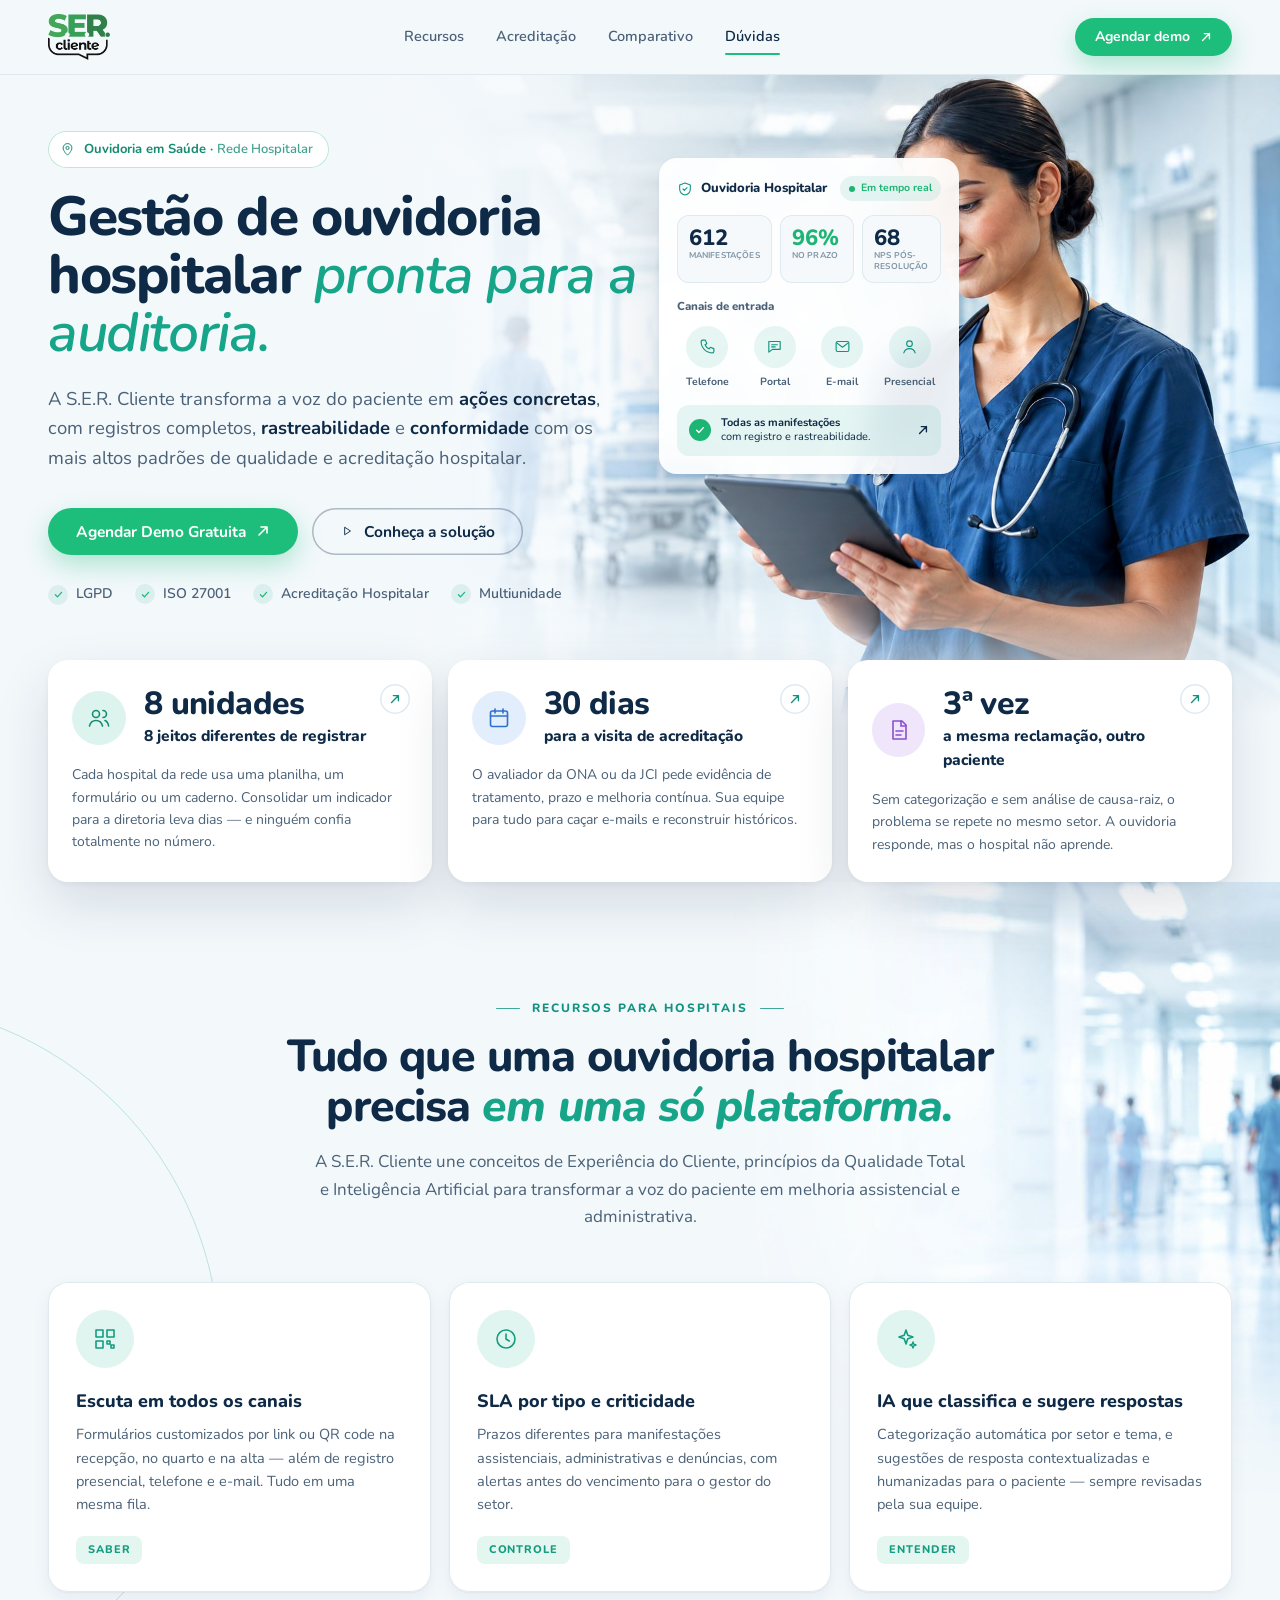
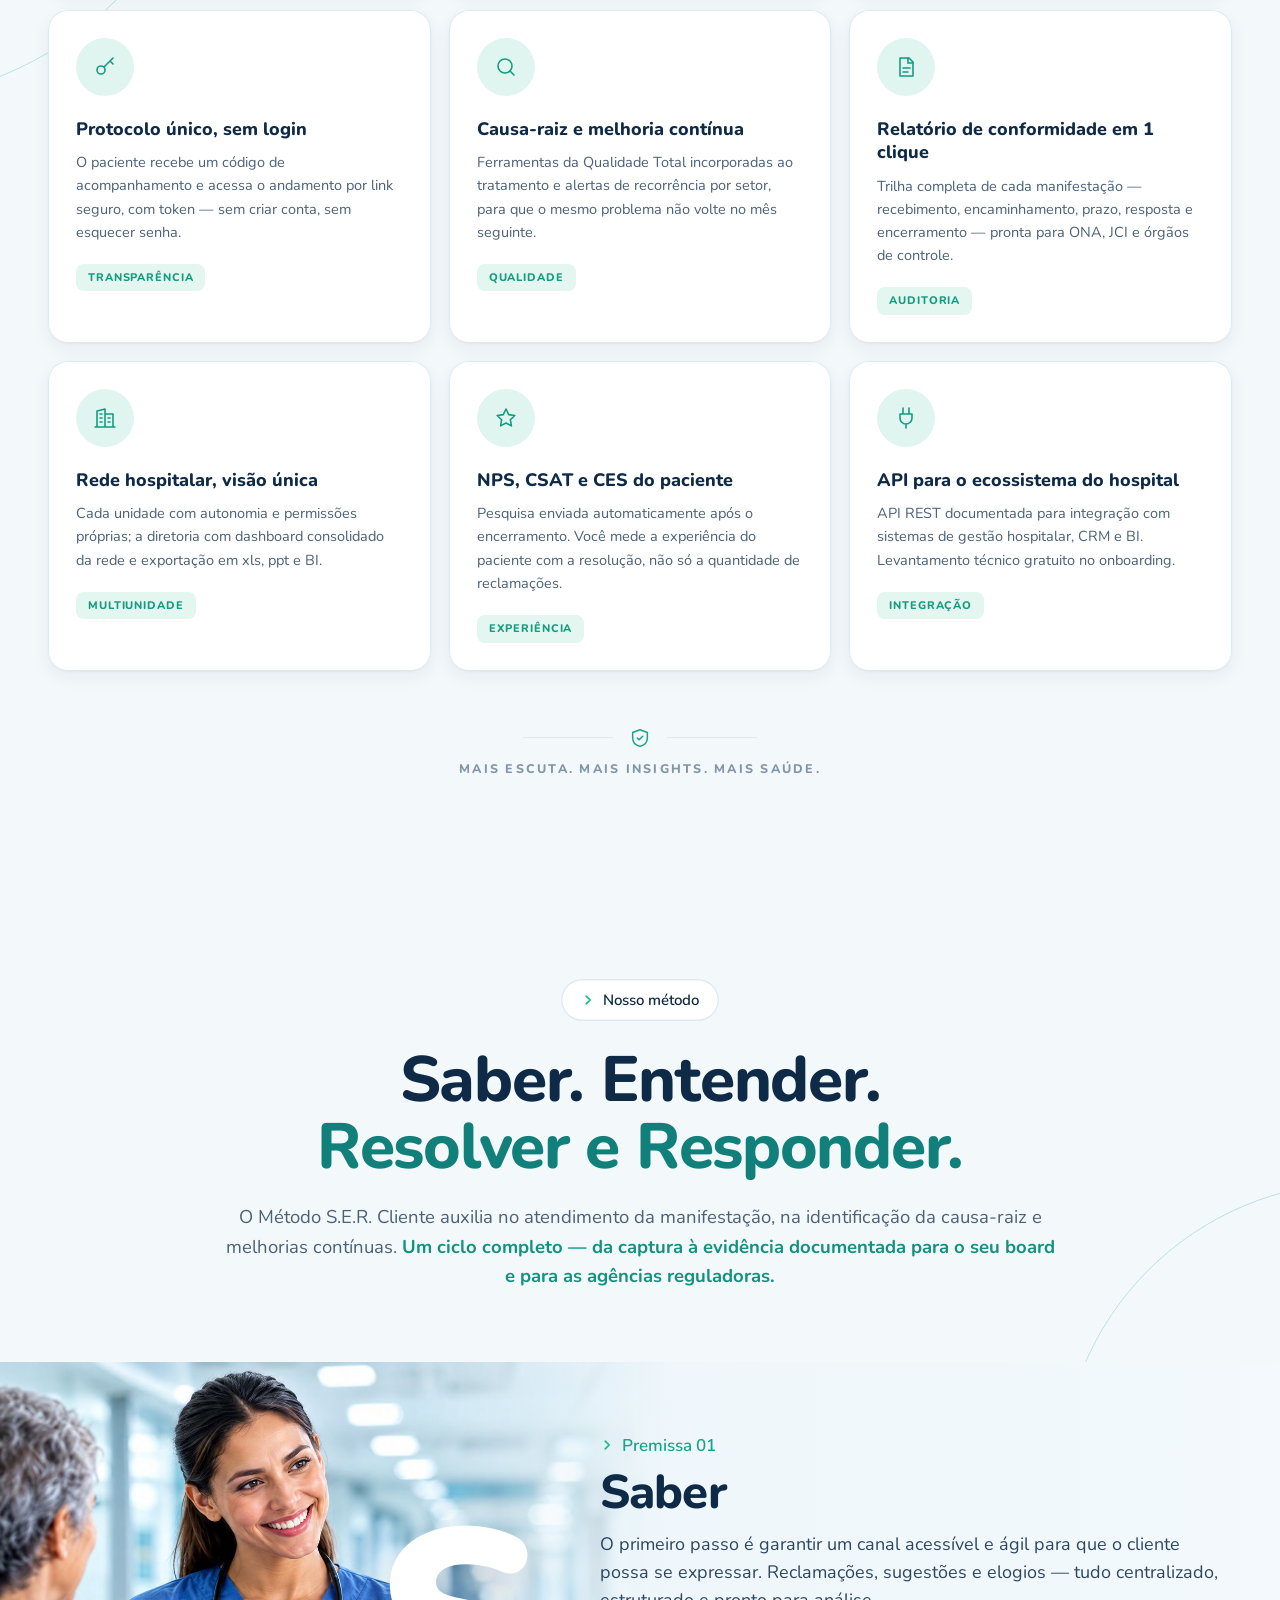
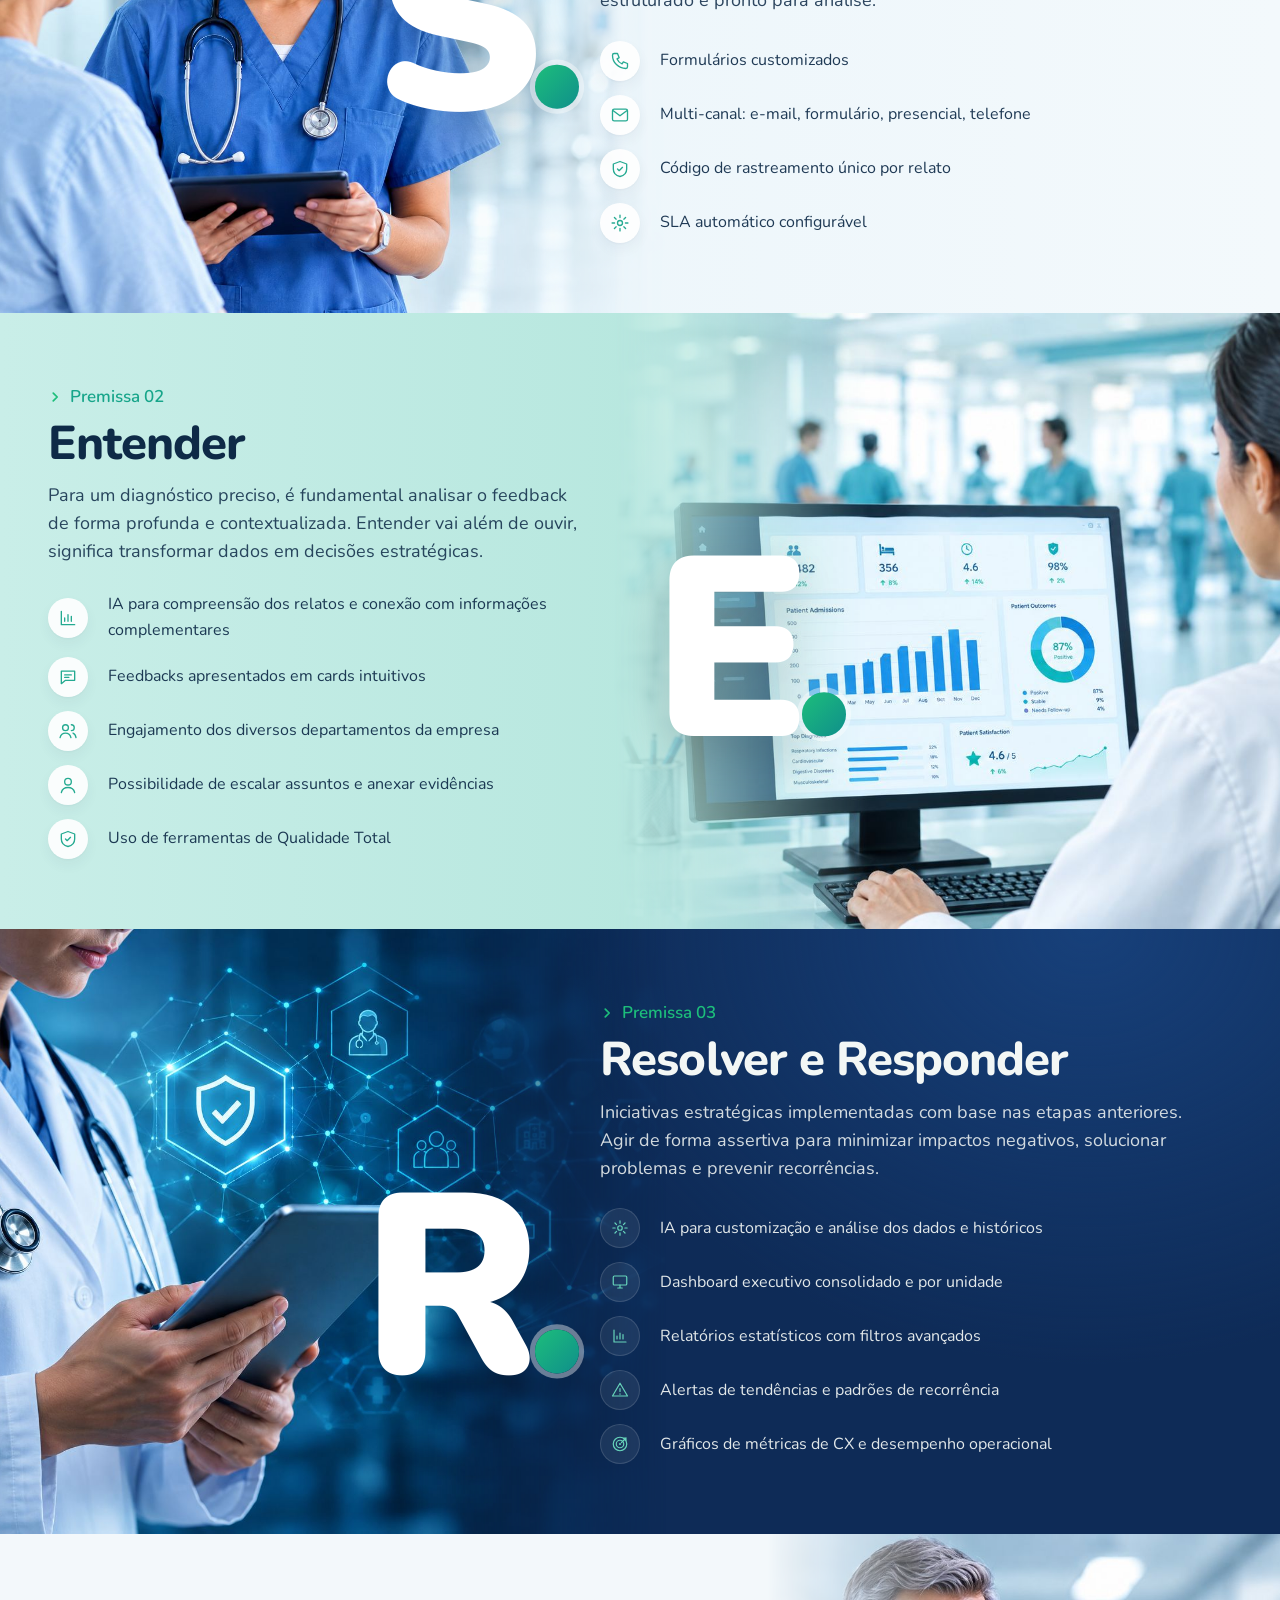
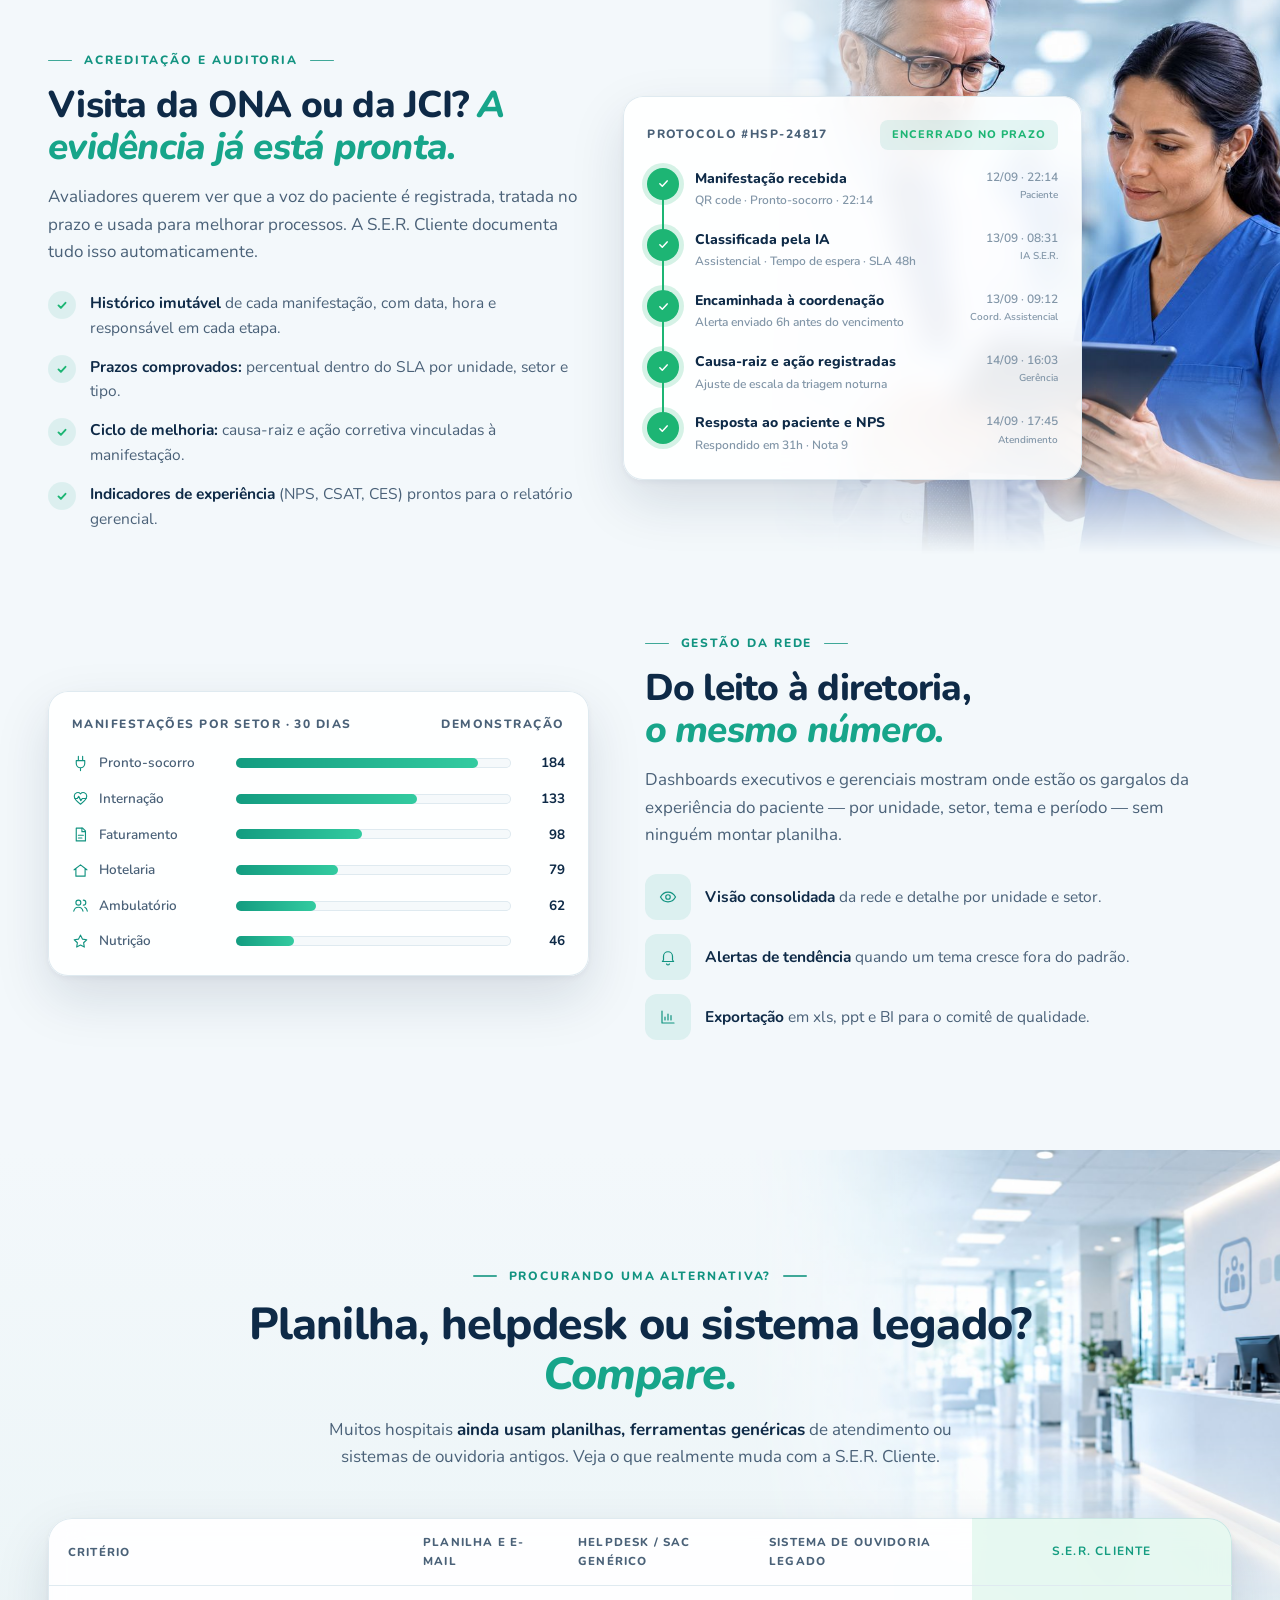
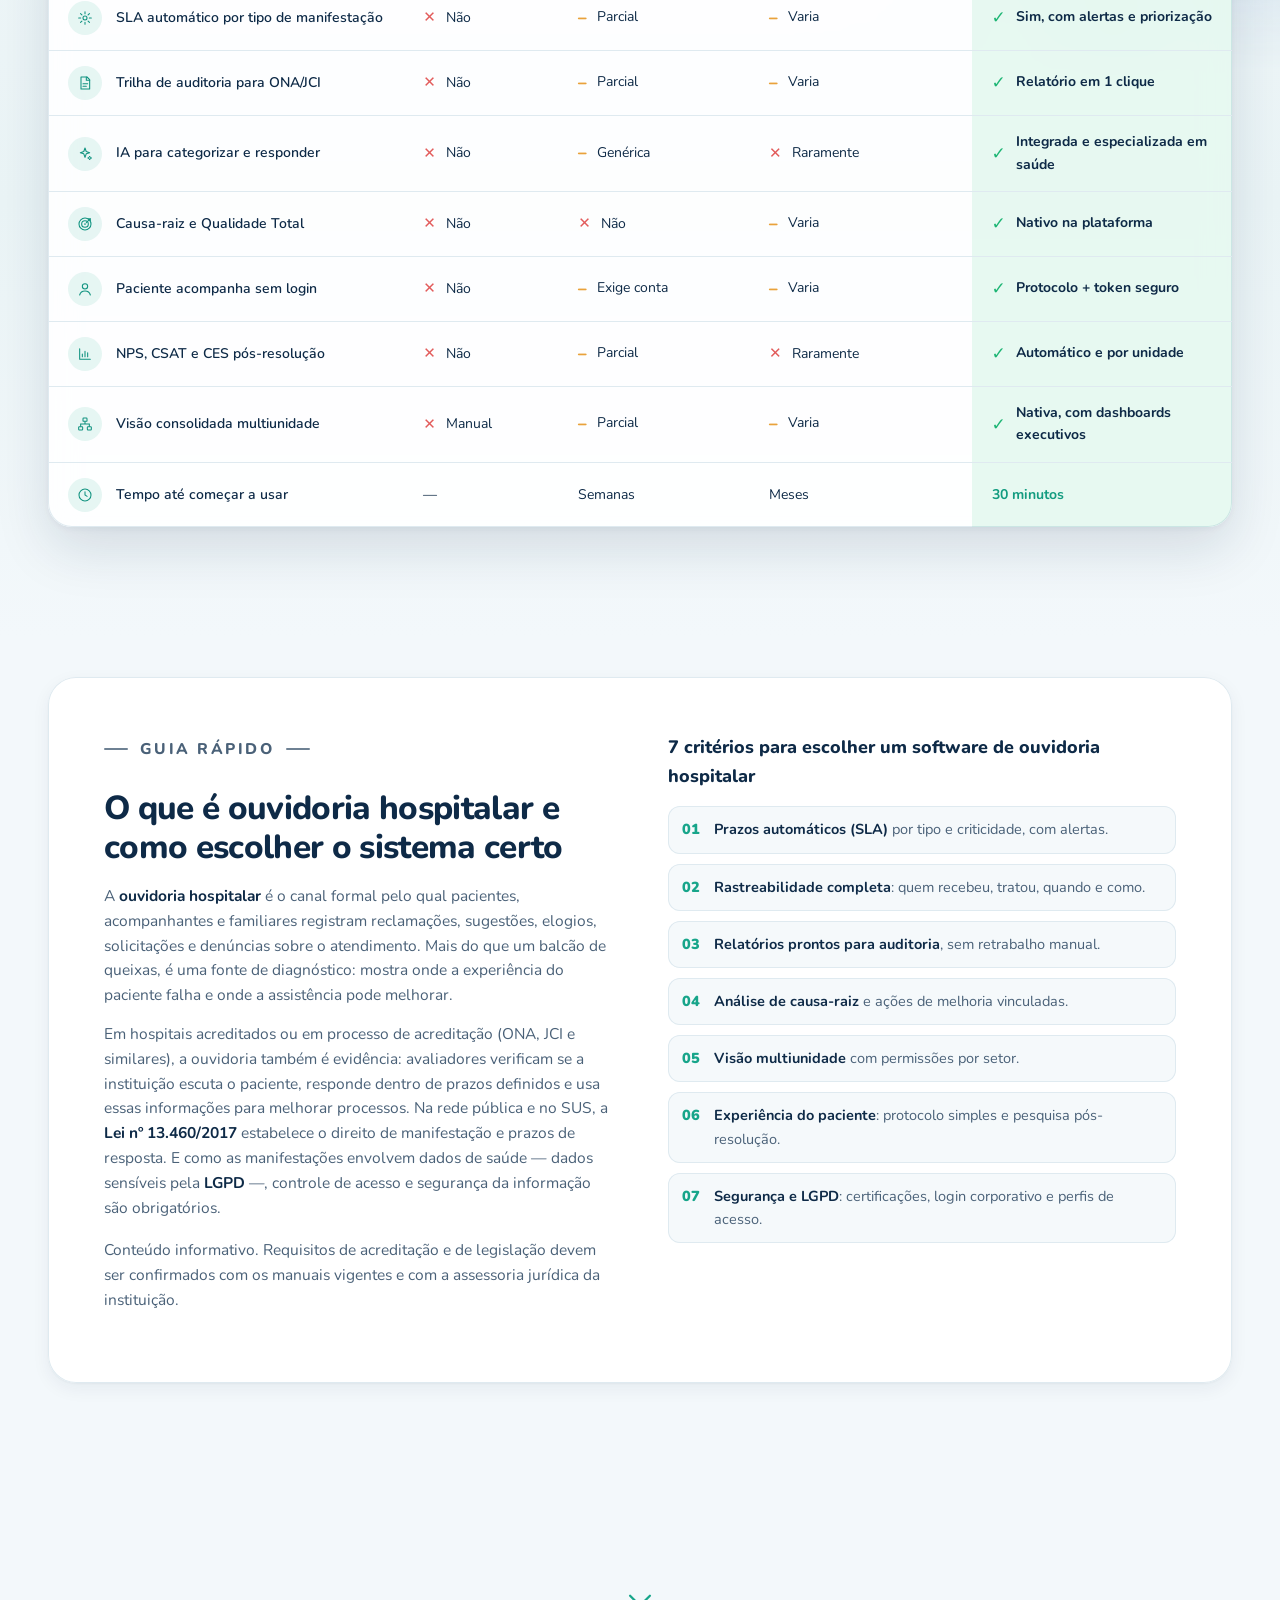
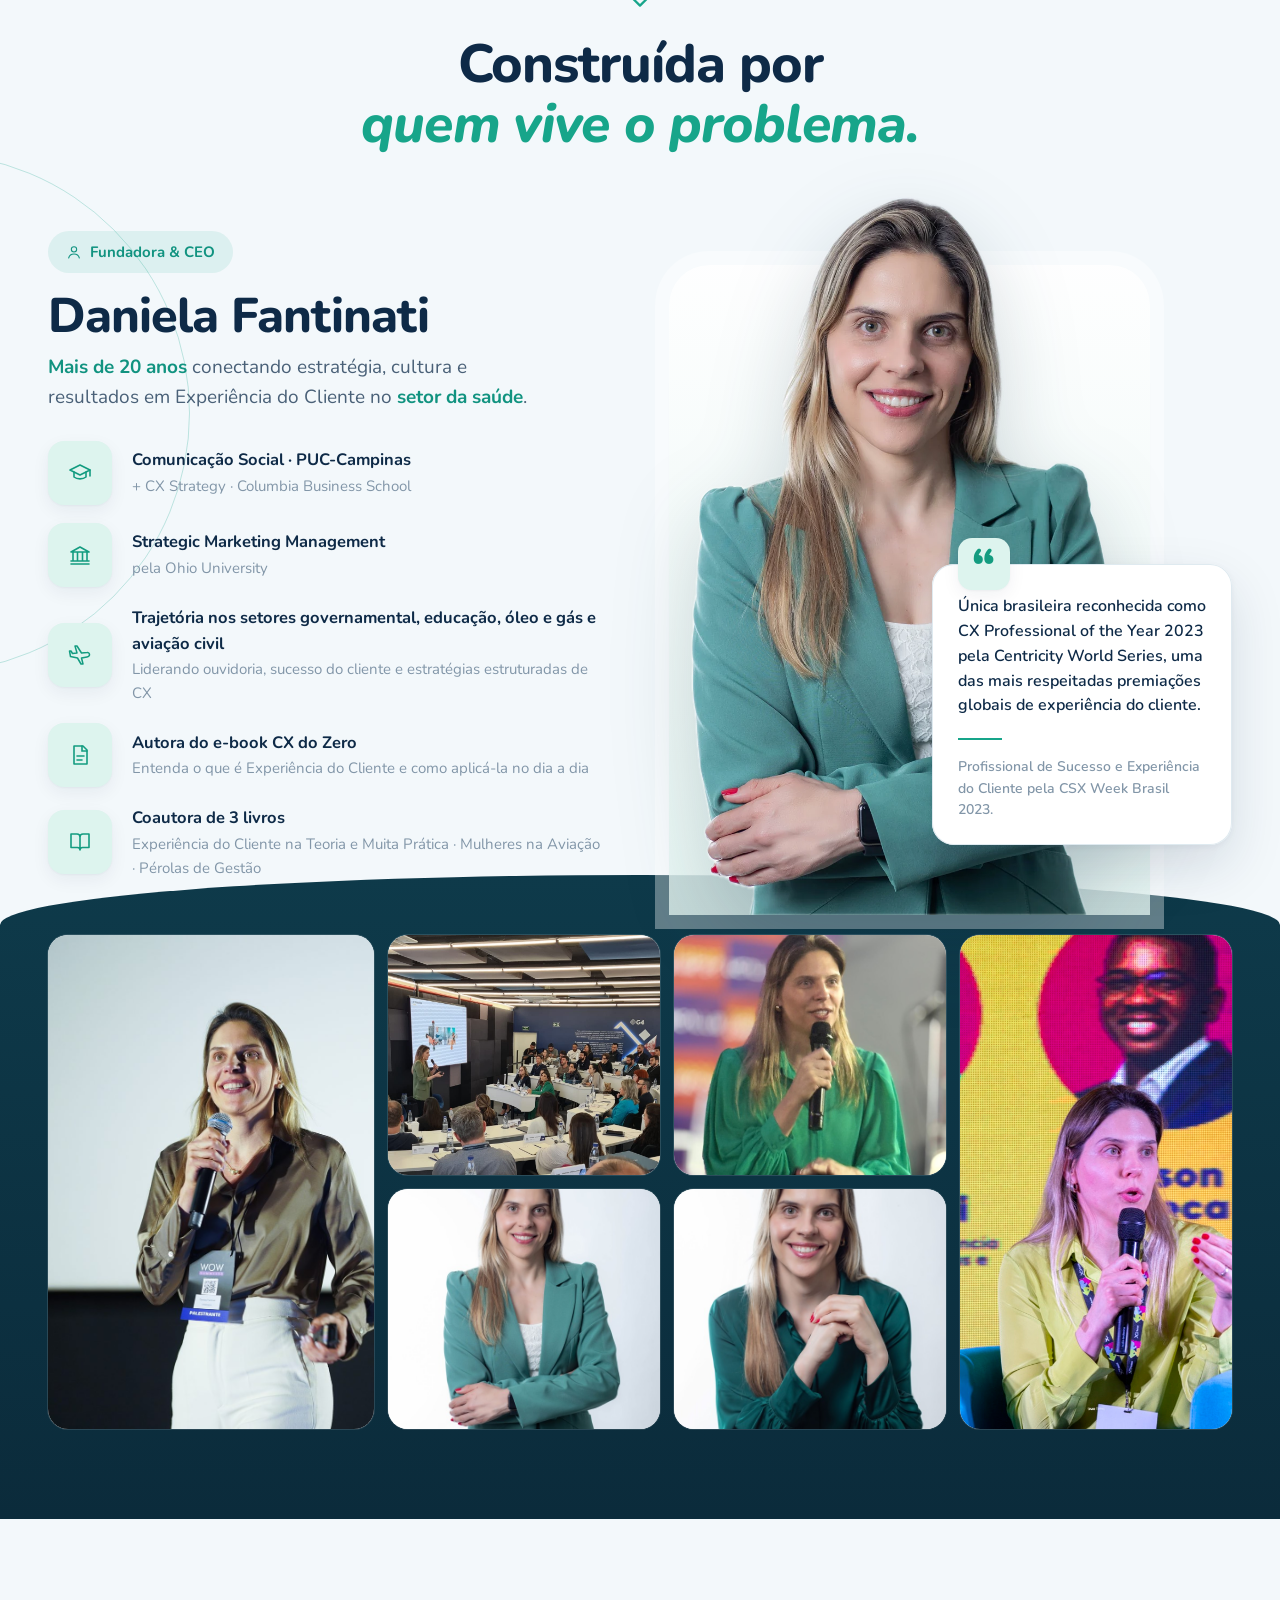
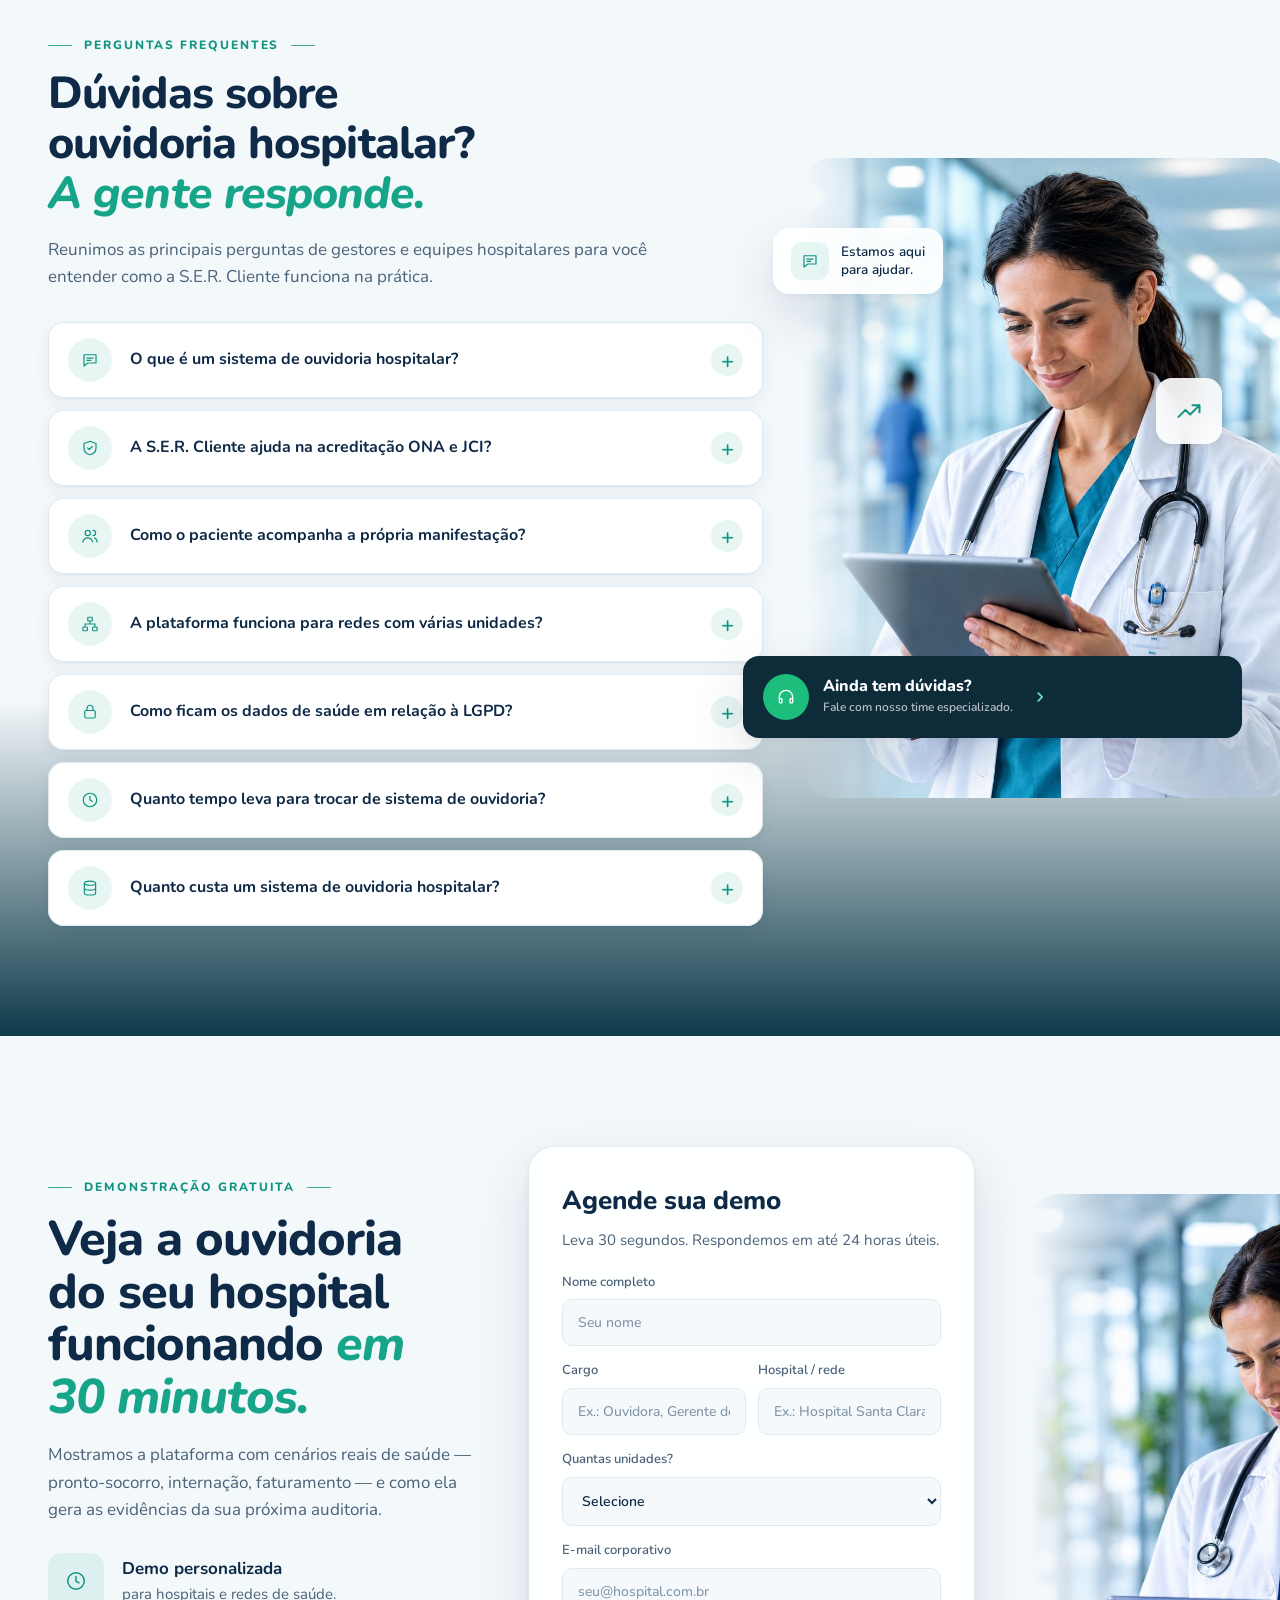
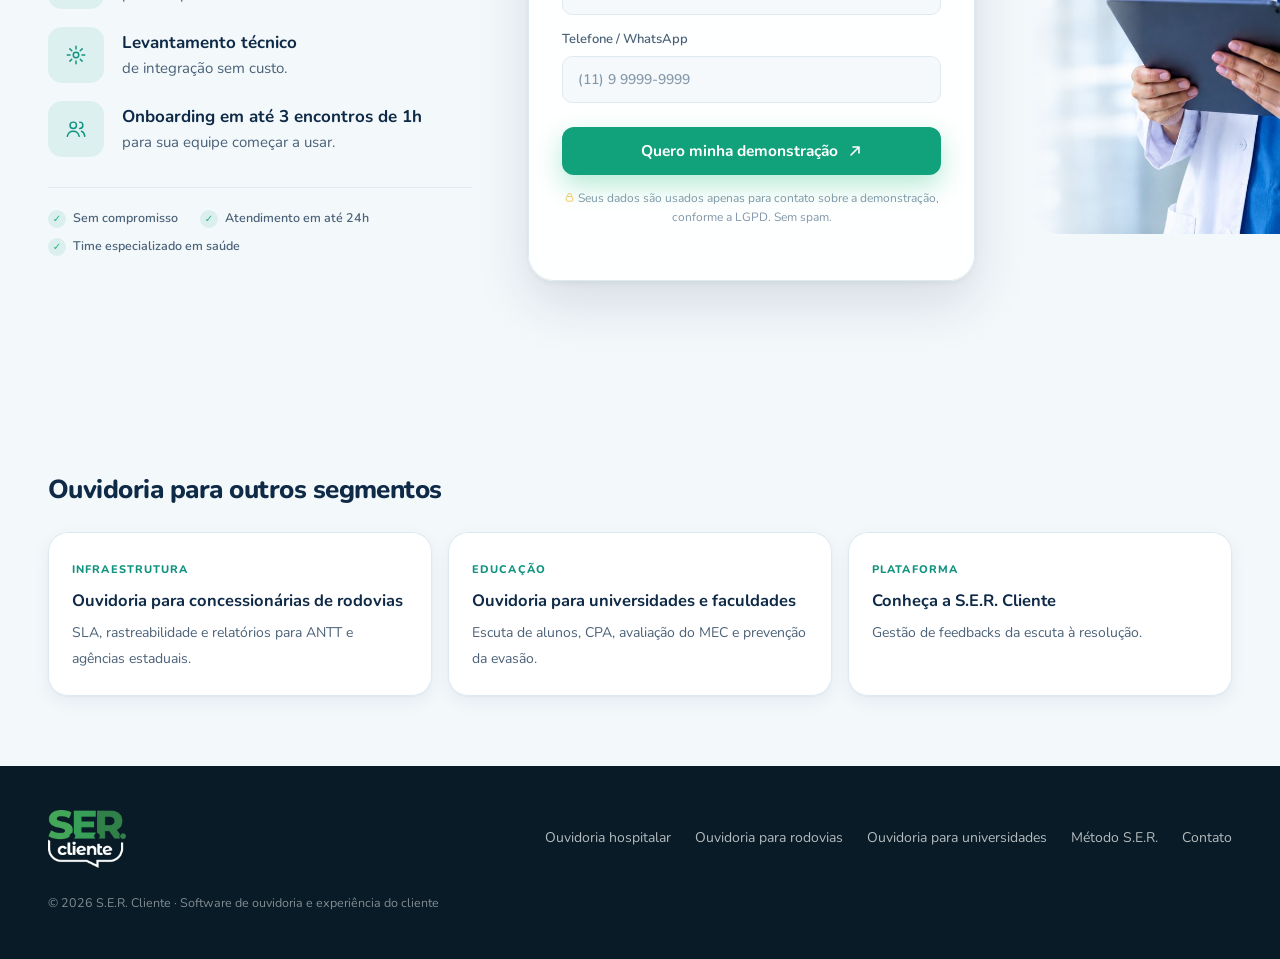
==== commit 05d0a0fd: "Liga o formulário das LPs na /api/submit-lead - lp.js envia name, company, email, phone e website (h" ====
--- a/lp/hospitalar/index.html
+++ b/lp/hospitalar/index.html
@@ -519,7 +519,9 @@
           </div>
           <div class="fg"><label for="f-email">E-mail corporativo</label><input id="f-email" name="email" type="email" autocomplete="email" placeholder="seu@hospital.com.br" required></div>
           <div class="fg"><label for="f-tel">Telefone / WhatsApp</label><input id="f-tel" name="telefone" type="tel" autocomplete="tel" placeholder="(11) 9 9999-9999" required></div>
+          <div class="hp" aria-hidden="true"><label for="f-website">Deixe este campo em branco</label><input id="f-website" name="website" type="text" tabindex="-1" autocomplete="off"></div>
           <button class="btn btn-primary" type="submit" style="background:#11A27C">Quero minha demonstração <svg width="14" height="14"><use href="#i-arrow"/></svg></button>
+          <p class="form-err" role="alert" hidden>Não foi possível enviar agora. Tente de novo em instantes ou escreva para contato@sercliente.com.</p>
           <p class="form-note"><svg width="11" height="11"><use href="#i-lock"/></svg> Seus dados são usados apenas para contato sobre a demonstração, conforme a LGPD. Sem spam.</p>
         </div>
         <div class="form-ok" role="status">
--- a/lp/assets/lp-ser.css
+++ b/lp/assets/lp-ser.css
@@ -683,3 +683,7 @@
   .t-edu .hero-bg::after{background:linear-gradient(180deg,rgba(4,25,16,.78),rgba(4,25,16,.9) 55%,#04190F)}
   .crumbs ol{flex-wrap:wrap;gap:4px 10px}
 }
+.hp{position:absolute;left:-9999px;width:1px;height:1px;overflow:hidden}
+.form .form-body .form-err{margin:12px 0 0;padding:10px 14px;border-radius:10px;background:rgba(226,91,91,.12);color:#C23B3B;font-size:13px!important;font-weight:600;text-align:center}
+.t-road .form .form-body .form-err{color:#FF8A8A}
+.form-err[hidden]{display:none}
